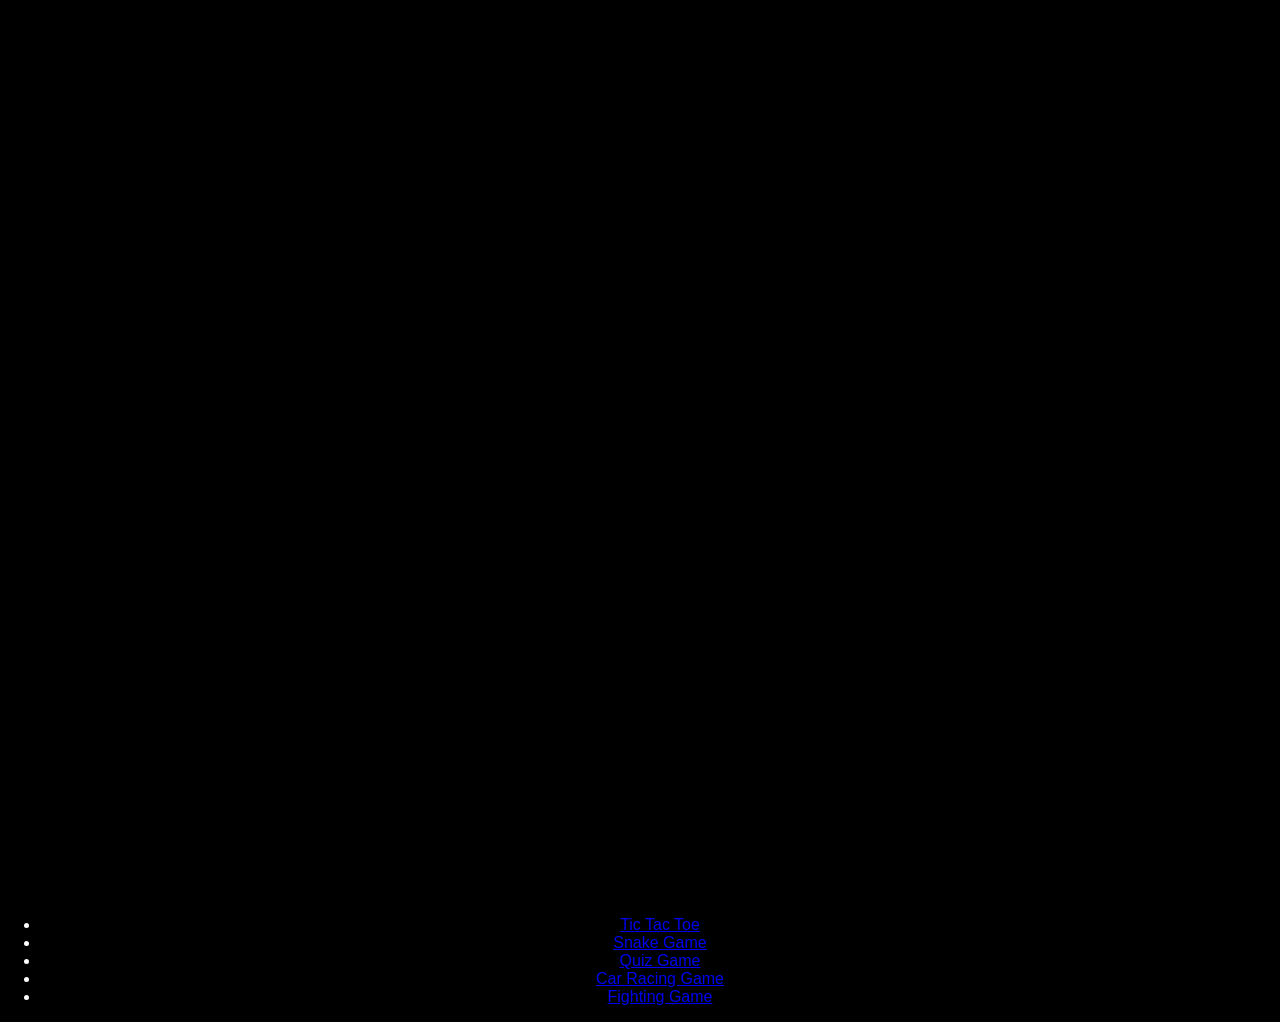
==== index.html @ f49a1fba "index.html" ====
<!DOCTYPE html>
<html lang="en">
<head>
  <meta charset="UTF-8">
  <title>Abhishek Games</title>
  <link rel="stylesheet" href="style.css">
  <style>
    body { margin:0; font-family:Arial, sans-serif; background:#000; color:#fff; text-align:center; }
    .fight-scene { height:100vh; display:flex; justify-content:center; align-items:center; font-size:3em; animation: fight 3s forwards; }
    @keyframes fight {
      0% { background:#000; color:red; content:""; }
      50% { background:#111; color:orange; }
      100% { background:#000; opacity:0; }
    }
    .games-title { display:none; font-size:3em; margin-top:20px; }
  </style>
</head>
<body>
  <div class="fight-scene" id="fight">⚔️ Fight!</div>
  <div class="games-title" id="title">🎮 Abhishek Games</div>

  <ul id="game-list" style="display:none; list-style:none; padding:0;">
    <li><a href="games/tic-tac-toe.html">Tic Tac Toe</a></li>
    <li><a href="games/snake.html">Snake Game</a></li>
    <li><a href="games/quiz.html">Quiz Game</a></li>
  </ul>

  <script>
    setTimeout(() => {
      document.getElementById("fight").style.display="none";
      document.getElementById("title").style.display="block";
      document.getElementById("game-list").style.display="block";
    }, 3000); // after 3 seconds
  </script>
</body>
</html>
<ul id="game-list">
  <li><a href="games/tic-tac-toe.html">Tic Tac Toe</a></li>
  <li><a href="games/snake.html">Snake Game</a></li>
  <li><a href="games/quiz.html">Quiz Game</a></li>
  <li><a href="games/car-racing.html">Car Racing Game</a></li>
  <li><a href="games/fighting.html">Fighting Game</a></li>
</ul>
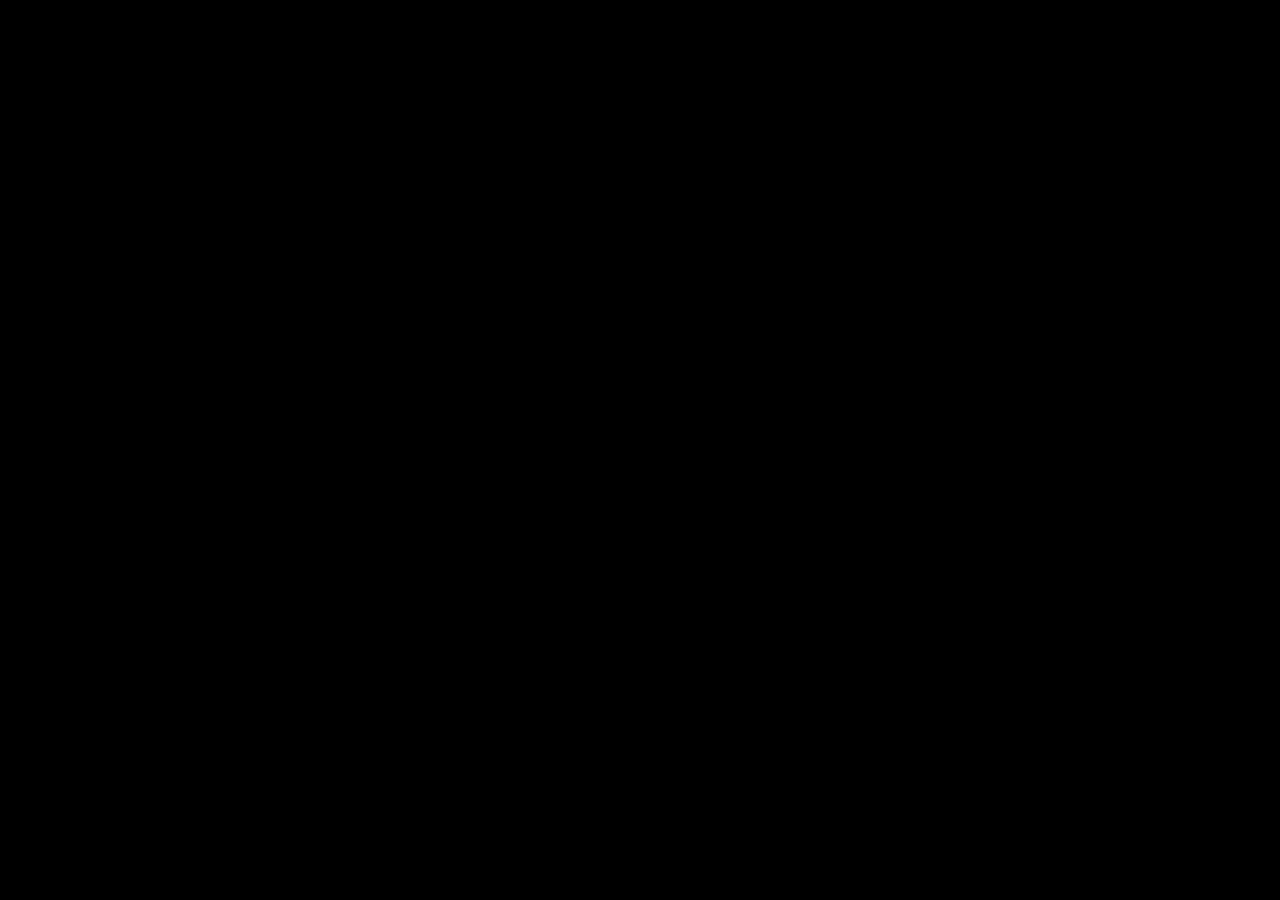
==== commit 43f3d625: "index.html" ====
--- a/index.html
+++ b/index.html
@@ -8,36 +8,38 @@
     body { margin:0; font-family:Arial, sans-serif; background:#000; color:#fff; text-align:center; }
     .fight-scene { height:100vh; display:flex; justify-content:center; align-items:center; font-size:3em; animation: fight 3s forwards; }
     @keyframes fight {
-      0% { background:#000; color:red; content:""; }
+      0% { background:#000; color:red; }
       50% { background:#111; color:orange; }
       100% { background:#000; opacity:0; }
     }
     .games-title { display:none; font-size:3em; margin-top:20px; }
+    ul { list-style:none; padding:0; }
+    li { margin:10px 0; }
+    a { color:#0ff; text-decoration:none; font-size:1.2em; }
+    a:hover { text-decoration:underline; }
   </style>
 </head>
 <body>
+  <!-- Fighting intro -->
   <div class="fight-scene" id="fight">⚔️ Fight!</div>
+
+  <!-- Games hub -->
   <div class="games-title" id="title">🎮 Abhishek Games</div>
-
-  <ul id="game-list" style="display:none; list-style:none; padding:0;">
+  <ul id="game-list" style="display:none;">
     <li><a href="games/tic-tac-toe.html">Tic Tac Toe</a></li>
     <li><a href="games/snake.html">Snake Game</a></li>
     <li><a href="games/quiz.html">Quiz Game</a></li>
+    <li><a href="games/car-racing.html">Car Racing Game</a></li>
+    <li><a href="games/fighting.html">Fighting Game</a></li>
   </ul>
 
   <script>
+    // After 3 seconds, hide fight scene and show games
     setTimeout(() => {
       document.getElementById("fight").style.display="none";
       document.getElementById("title").style.display="block";
       document.getElementById("game-list").style.display="block";
-    }, 3000); // after 3 seconds
+    }, 3000);
   </script>
 </body>
 </html>
-<ul id="game-list">
-  <li><a href="games/tic-tac-toe.html">Tic Tac Toe</a></li>
-  <li><a href="games/snake.html">Snake Game</a></li>
-  <li><a href="games/quiz.html">Quiz Game</a></li>
-  <li><a href="games/car-racing.html">Car Racing Game</a></li>
-  <li><a href="games/fighting.html">Fighting Game</a></li>
-</ul>
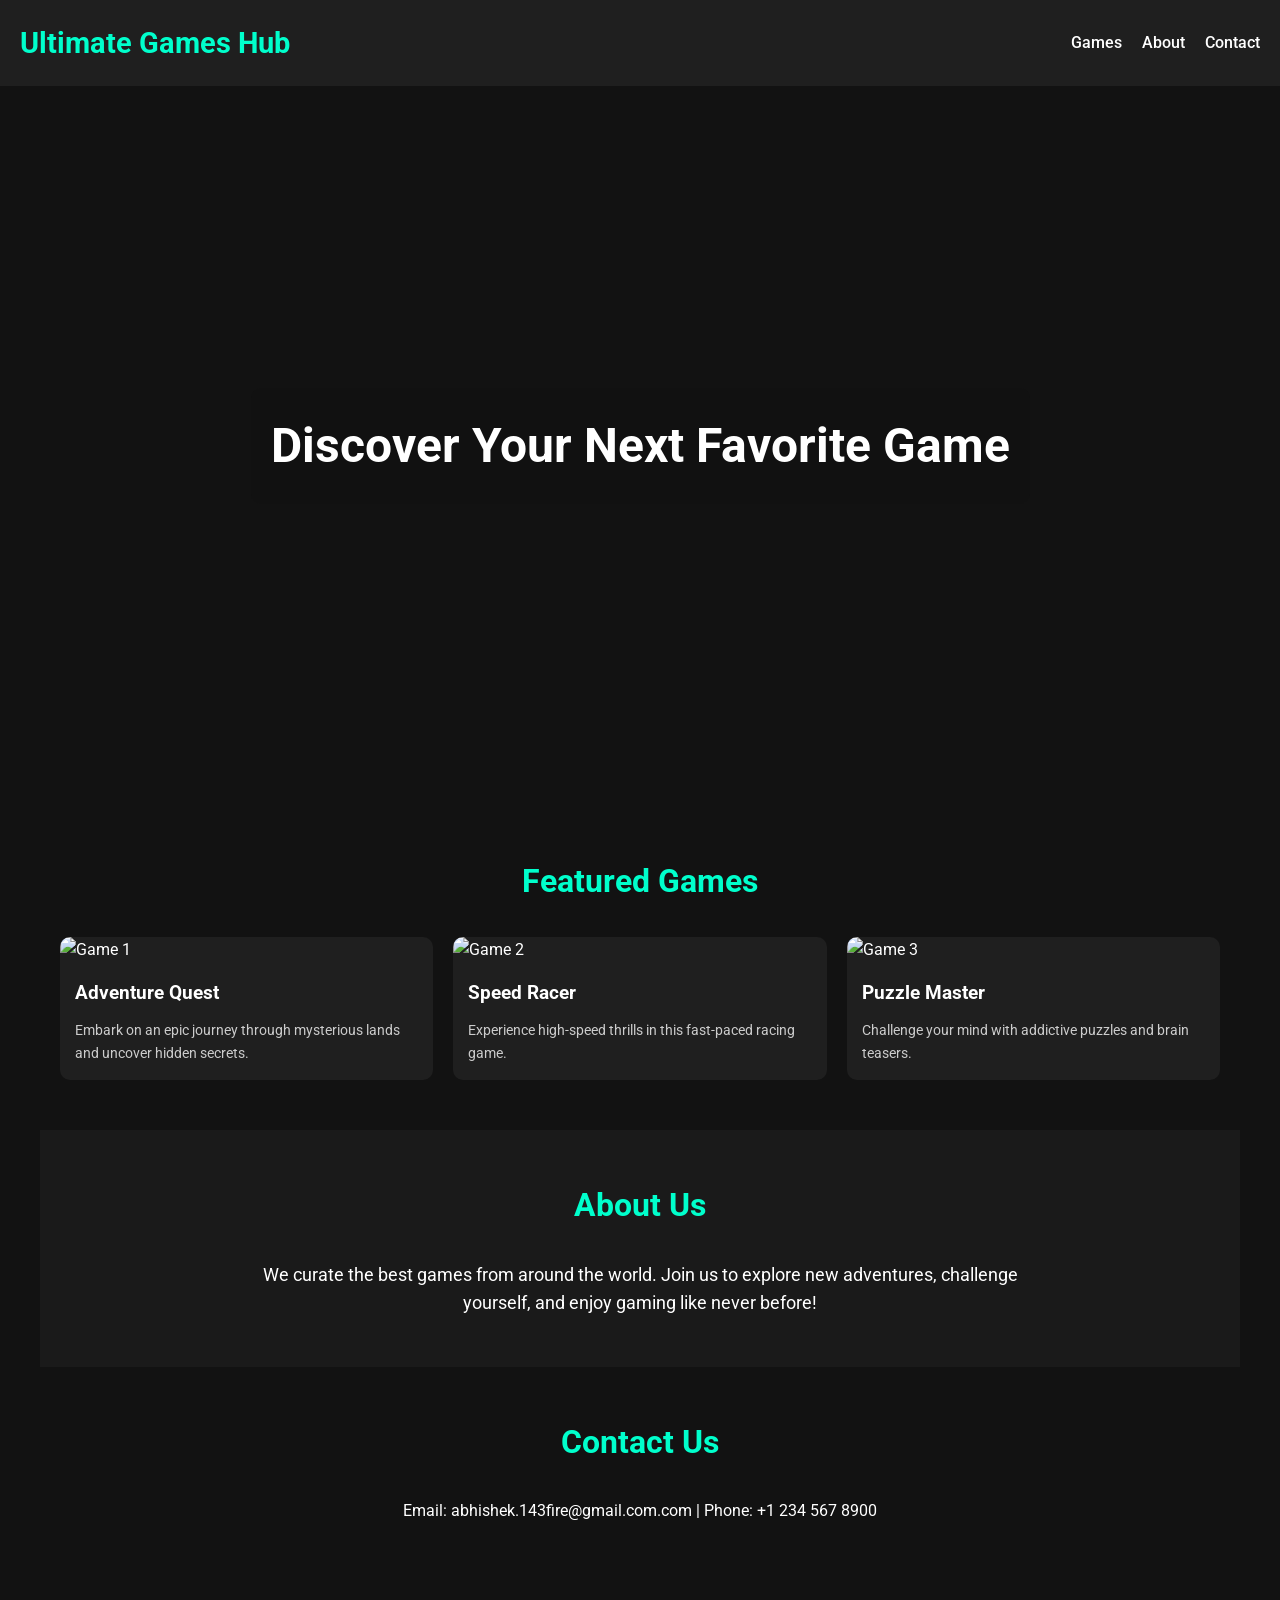
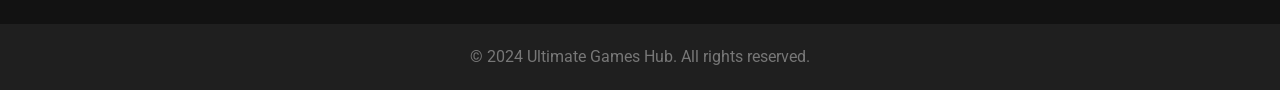
==== commit 27f9fac9: "index.html" ====
--- a/index.html
+++ b/index.html
@@ -1,45 +1,188 @@
 <!DOCTYPE html>
 <html lang="en">
 <head>
-  <meta charset="UTF-8">
-  <title>Abhishek Games</title>
-  <link rel="stylesheet" href="style.css">
-  <style>
-    body { margin:0; font-family:Arial, sans-serif; background:#000; color:#fff; text-align:center; }
-    .fight-scene { height:100vh; display:flex; justify-content:center; align-items:center; font-size:3em; animation: fight 3s forwards; }
-    @keyframes fight {
-      0% { background:#000; color:red; }
-      50% { background:#111; color:orange; }
-      100% { background:#000; opacity:0; }
-    }
-    .games-title { display:none; font-size:3em; margin-top:20px; }
-    ul { list-style:none; padding:0; }
-    li { margin:10px 0; }
-    a { color:#0ff; text-decoration:none; font-size:1.2em; }
-    a:hover { text-decoration:underline; }
-  </style>
+    <meta charset="UTF-8" />
+    <meta name="viewport" content="width=device-width, initial-scale=1.0" />
+    <title>Ultimate Games Hub</title>
+    <meta name="description" content="Explore the best collection of games at Ultimate Games Hub. Play, enjoy, and discover new adventures." />
+    <!-- Google Fonts -->
+    <link href="https://fonts.googleapis.com/css2?family=Roboto:wght@400;700&display=swap" rel="stylesheet" />
+    <!-- Styles -->
+    <style>
+        * {
+            box-sizing: border-box;
+            margin: 0;
+            padding: 0;
+        }
+        body {
+            font-family: 'Roboto', sans-serif;
+            line-height: 1.6;
+            background-color: #121212;
+            color: #fff;
+        }
+        a {
+            text-decoration: none;
+            color: inherit;
+        }
+        header {
+            background-color: #1f1f1f;
+            padding: 20px;
+            display: flex;
+            justify-content: space-between;
+            align-items: center;
+        }
+        header h1 {
+            font-size: 1.8em;
+            color: #00ffcc;
+        }
+        nav ul {
+            list-style: none;
+            display: flex;
+            gap: 20px;
+        }
+        nav ul li a {
+            color: #fff;
+            font-weight: 500;
+            transition: color 0.3s;
+        }
+        nav ul li a:hover {
+            color: #00ffcc;
+        }
+        .hero {
+            background: url('https://images.unsplash.com/photo-1610823998077-7e8b2f0a3b2d?ixlib=rb-4.0.3&auto=format&fit=crop&w=1600&q=80') no-repeat center center/cover;
+            height: 80vh;
+            display: flex;
+            align-items: center;
+            justify-content: center;
+            text-align: center;
+            padding: 0 20px;
+        }
+        .hero h2 {
+            font-size: 3em;
+            background-color: rgba(18, 18, 18, 0.7);
+            padding: 20px;
+            border-radius: 10px;
+        }
+        .games-section {
+            padding: 50px 20px;
+            max-width: 1200px;
+            margin: 0 auto;
+        }
+        .games-section h3 {
+            text-align: center;
+            margin-bottom: 30px;
+            font-size: 2em;
+            color: #00ffcc;
+        }
+        .games-grid {
+            display: grid;
+            grid-template-columns: repeat(auto-fit, minmax(250px, 1fr));
+            gap: 20px;
+        }
+        .game-card {
+            background-color: #1f1f1f;
+            border-radius: 10px;
+            overflow: hidden;
+            transition: transform 0.3s, box-shadow 0.3s;
+        }
+        .game-card:hover {
+            transform: translateY(-5px);
+            box-shadow: 0 10px 20px rgba(0,0,0,0.5);
+        }
+        .game-card img {
+            width: 100%;
+            height: 150px;
+            object-fit: cover;
+        }
+        .game-info {
+            padding: 15px;
+        }
+        .game-info h4 {
+            margin-bottom: 10px;
+            font-size: 1.2em;
+        }
+        .game-info p {
+            font-size: 0.9em;
+            color: #ccc;
+        }
+        footer {
+            background-color: #1f1f1f;
+            padding: 20px;
+            text-align: center;
+            margin-top: 50px;
+        }
+        footer p {
+            color: #777;
+        }
+        /* Responsive adjustments */
+        @media(max-width: 768px){
+            .hero h2 {
+                font-size: 2em;
+            }
+        }
+    </style>
 </head>
 <body>
-  <!-- Fighting intro -->
-  <div class="fight-scene" id="fight">⚔️ Fight!</div>
 
-  <!-- Games hub -->
-  <div class="games-title" id="title">🎮 Abhishek Games</div>
-  <ul id="game-list" style="display:none;">
-    <li><a href="games/tic-tac-toe.html">Tic Tac Toe</a></li>
-    <li><a href="games/snake.html">Snake Game</a></li>
-    <li><a href="games/quiz.html">Quiz Game</a></li>
-    <li><a href="games/car-racing.html">Car Racing Game</a></li>
-    <li><a href="games/fighting.html">Fighting Game</a></li>
-  </ul>
+<header>
+    <h1>Ultimate Games Hub</h1>
+    <nav>
+        <ul>
+            <li><a href="#games">Games</a></li>
+            <li><a href="#about">About</a></li>
+            <li><a href="#contact">Contact</a></li>
+        </ul>
+    </nav>
+</header>
 
-  <script>
-    // After 3 seconds, hide fight scene and show games
-    setTimeout(() => {
-      document.getElementById("fight").style.display="none";
-      document.getElementById("title").style.display="block";
-      document.getElementById("game-list").style.display="block";
-    }, 3000);
-  </script>
+<section class="hero">
+    <h2>Discover Your Next Favorite Game</h2>
+</section>
+
+<section id="games" class="games-section">
+    <h3>Featured Games</h3>
+    <div class="games-grid">
+        <!-- Example Game Card -->
+        <div class="game-card">
+            <img src="https://images.unsplash.com/photo-1622556811355-037f85b76809?ixlib=rb-4.0.3&auto=format&fit=crop&w=800&q=80" alt="Game 1" />
+            <div class="game-info">
+                <h4>Adventure Quest</h4>
+                <p>Embark on an epic journey through mysterious lands and uncover hidden secrets.</p>
+            </div>
+        </div>
+        <div class="game-card">
+            <img src="https://images.unsplash.com/photo-1593642532973-d31b6557fa68?ixlib=rb-4.0.3&auto=format&fit=crop&w=800&q=80" alt="Game 2" />
+            <div class="game-info">
+                <h4>Speed Racer</h4>
+                <p>Experience high-speed thrills in this fast-paced racing game.</p>
+            </div>
+        </div>
+        <div class="game-card">
+            <img src="https://images.unsplash.com/photo-1607746882042-944635dfe10e?ixlib=rb-4.0.3&auto=format&fit=crop&w=800&q=80" alt="Game 3" />
+            <div class="game-info">
+                <h4>Puzzle Master</h4>
+                <p>Challenge your mind with addictive puzzles and brain teasers.</p>
+            </div>
+        </div>
+        <!-- Add more game cards as needed -->
+    </div>
+</section>
+
+<!-- Optional: About Section -->
+<section id="about" class="games-section" style="background-color:#1a1a1a;">
+    <h3>About Us</h3>
+    <p style="text-align:center; max-width:800px; margin:auto; font-size:1.1em;">We curate the best games from around the world. Join us to explore new adventures, challenge yourself, and enjoy gaming like never before!</p>
+</section>
+
+<!-- Optional: Contact Section -->
+<section id="contact" class="games-section">
+    <h3>Contact Us</h3>
+    <p style="text-align:center;">Email: abhishek.143fire@gmail.com.com | Phone: +1 234 567 8900</p>
+</section>
+
+<footer>
+    <p>&copy; 2024 Ultimate Games Hub. All rights reserved.</p>
+</footer>
+
 </body>
 </html>
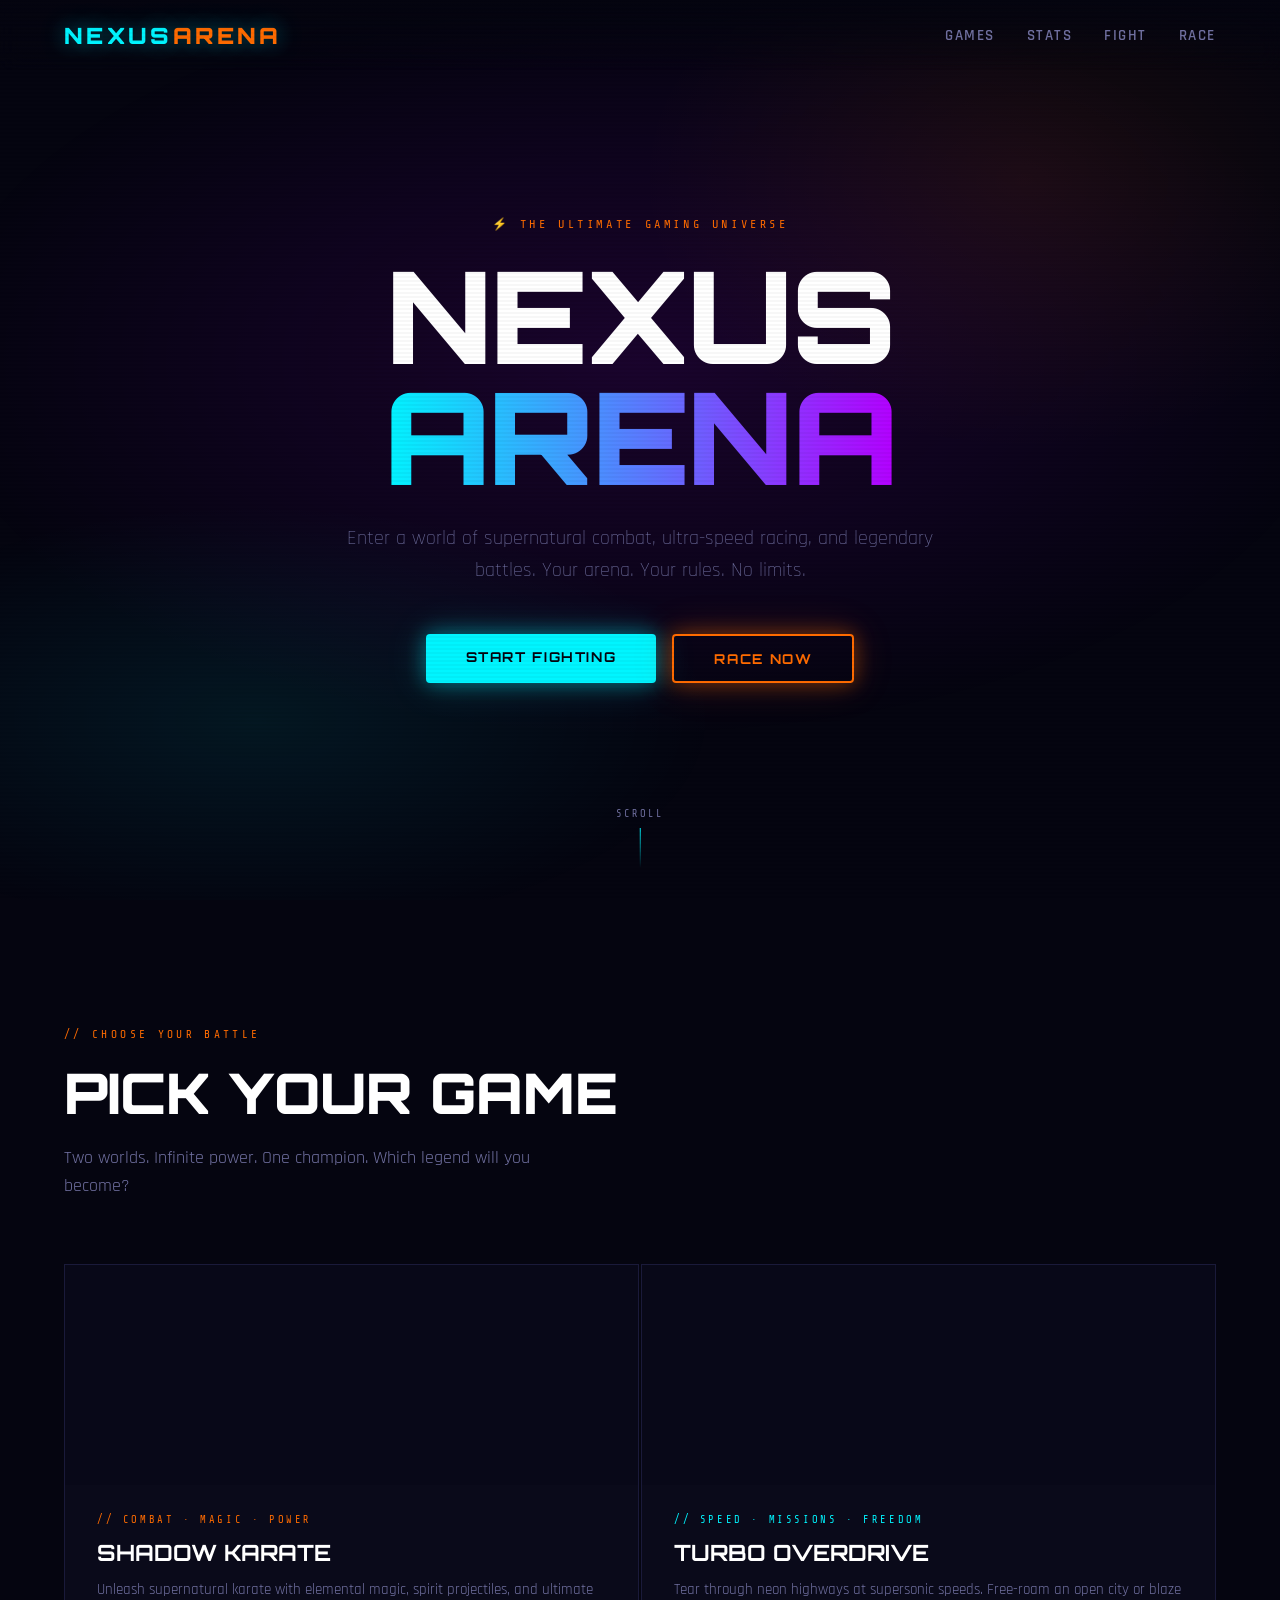
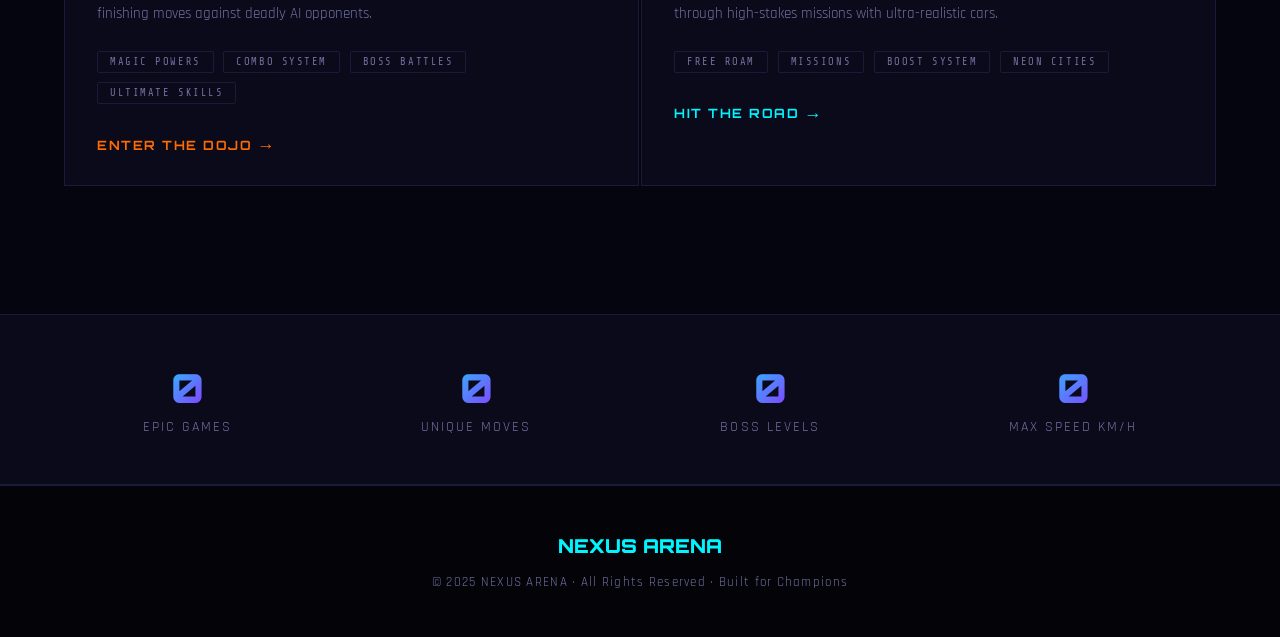
==== commit d184d9e5: "index.html" ====
--- a/index.html
+++ b/index.html
@@ -1,188 +1,483 @@
 <!DOCTYPE html>
 <html lang="en">
 <head>
-    <meta charset="UTF-8" />
-    <meta name="viewport" content="width=device-width, initial-scale=1.0" />
-    <title>Ultimate Games Hub</title>
-    <meta name="description" content="Explore the best collection of games at Ultimate Games Hub. Play, enjoy, and discover new adventures." />
-    <!-- Google Fonts -->
-    <link href="https://fonts.googleapis.com/css2?family=Roboto:wght@400;700&display=swap" rel="stylesheet" />
-    <!-- Styles -->
-    <style>
-        * {
-            box-sizing: border-box;
-            margin: 0;
-            padding: 0;
-        }
-        body {
-            font-family: 'Roboto', sans-serif;
-            line-height: 1.6;
-            background-color: #121212;
-            color: #fff;
-        }
-        a {
-            text-decoration: none;
-            color: inherit;
-        }
-        header {
-            background-color: #1f1f1f;
-            padding: 20px;
-            display: flex;
-            justify-content: space-between;
-            align-items: center;
-        }
-        header h1 {
-            font-size: 1.8em;
-            color: #00ffcc;
-        }
-        nav ul {
-            list-style: none;
-            display: flex;
-            gap: 20px;
-        }
-        nav ul li a {
-            color: #fff;
-            font-weight: 500;
-            transition: color 0.3s;
-        }
-        nav ul li a:hover {
-            color: #00ffcc;
-        }
-        .hero {
-            background: url('https://images.unsplash.com/photo-1610823998077-7e8b2f0a3b2d?ixlib=rb-4.0.3&auto=format&fit=crop&w=1600&q=80') no-repeat center center/cover;
-            height: 80vh;
-            display: flex;
-            align-items: center;
-            justify-content: center;
-            text-align: center;
-            padding: 0 20px;
-        }
-        .hero h2 {
-            font-size: 3em;
-            background-color: rgba(18, 18, 18, 0.7);
-            padding: 20px;
-            border-radius: 10px;
-        }
-        .games-section {
-            padding: 50px 20px;
-            max-width: 1200px;
-            margin: 0 auto;
-        }
-        .games-section h3 {
-            text-align: center;
-            margin-bottom: 30px;
-            font-size: 2em;
-            color: #00ffcc;
-        }
-        .games-grid {
-            display: grid;
-            grid-template-columns: repeat(auto-fit, minmax(250px, 1fr));
-            gap: 20px;
-        }
-        .game-card {
-            background-color: #1f1f1f;
-            border-radius: 10px;
-            overflow: hidden;
-            transition: transform 0.3s, box-shadow 0.3s;
-        }
-        .game-card:hover {
-            transform: translateY(-5px);
-            box-shadow: 0 10px 20px rgba(0,0,0,0.5);
-        }
-        .game-card img {
-            width: 100%;
-            height: 150px;
-            object-fit: cover;
-        }
-        .game-info {
-            padding: 15px;
-        }
-        .game-info h4 {
-            margin-bottom: 10px;
-            font-size: 1.2em;
-        }
-        .game-info p {
-            font-size: 0.9em;
-            color: #ccc;
-        }
-        footer {
-            background-color: #1f1f1f;
-            padding: 20px;
-            text-align: center;
-            margin-top: 50px;
-        }
-        footer p {
-            color: #777;
-        }
-        /* Responsive adjustments */
-        @media(max-width: 768px){
-            .hero h2 {
-                font-size: 2em;
-            }
-        }
-    </style>
+<meta charset="UTF-8">
+<meta name="viewport" content="width=device-width, initial-scale=1.0">
+<title>NEXUS ARENA — Ultimate Gaming Universe</title>
+<style>
+  @import url('https://fonts.googleapis.com/css2?family=Orbitron:wght@400;700;900&family=Rajdhani:wght@300;400;600;700&family=Share+Tech+Mono&display=swap');
+
+  :root {
+    --neon-cyan: #00f5ff;
+    --neon-orange: #ff6b00;
+    --neon-purple: #b400ff;
+    --dark-bg: #050510;
+    --card-bg: #0a0a1a;
+    --card-border: #1a1a3a;
+    --text-main: #e8e8ff;
+    --text-dim: #7070a0;
+    --glow-cyan: 0 0 20px #00f5ff66, 0 0 40px #00f5ff33;
+    --glow-orange: 0 0 20px #ff6b0066, 0 0 40px #ff6b0033;
+    --glow-purple: 0 0 20px #b400ff66, 0 0 40px #b400ff33;
+  }
+
+  *, *::before, *::after { margin: 0; padding: 0; box-sizing: border-box; }
+
+  html { scroll-behavior: smooth; }
+
+  body {
+    background: var(--dark-bg);
+    color: var(--text-main);
+    font-family: 'Rajdhani', sans-serif;
+    overflow-x: hidden;
+    cursor: default;
+  }
+
+  /* STARFIELD */
+  #starfield {
+    position: fixed; top: 0; left: 0; width: 100%; height: 100%;
+    pointer-events: none; z-index: 0; overflow: hidden;
+  }
+  .star {
+    position: absolute; background: white; border-radius: 50%;
+    animation: twinkle var(--d) infinite alternate;
+  }
+  @keyframes twinkle { from { opacity: 0.1; } to { opacity: 0.9; } }
+
+  /* NAV */
+  nav {
+    position: fixed; top: 0; left: 0; right: 0; z-index: 100;
+    display: flex; align-items: center; justify-content: space-between;
+    padding: 0 5vw; height: 70px;
+    background: linear-gradient(180deg, rgba(5,5,16,0.98) 0%, rgba(5,5,16,0.0) 100%);
+    backdrop-filter: blur(10px);
+  }
+  .nav-logo {
+    font-family: 'Orbitron', monospace; font-weight: 900; font-size: 1.4rem;
+    letter-spacing: 0.15em; color: var(--neon-cyan);
+    text-shadow: var(--glow-cyan);
+  }
+  .nav-logo span { color: var(--neon-orange); }
+  .nav-links { display: flex; gap: 2rem; list-style: none; }
+  .nav-links a {
+    font-family: 'Rajdhani', sans-serif; font-weight: 600; font-size: 0.95rem;
+    letter-spacing: 0.1em; text-transform: uppercase;
+    color: var(--text-dim); text-decoration: none;
+    transition: color 0.2s, text-shadow 0.2s;
+  }
+  .nav-links a:hover { color: var(--neon-cyan); text-shadow: var(--glow-cyan); }
+
+  /* HERO */
+  .hero {
+    position: relative; z-index: 1;
+    min-height: 100vh;
+    display: flex; flex-direction: column; align-items: center; justify-content: center;
+    text-align: center; padding: 0 5vw;
+    overflow: hidden;
+  }
+  .hero-bg {
+    position: absolute; inset: 0; z-index: -1;
+    background:
+      radial-gradient(ellipse 80% 60% at 50% 40%, rgba(180,0,255,0.12) 0%, transparent 70%),
+      radial-gradient(ellipse 60% 40% at 20% 80%, rgba(0,245,255,0.08) 0%, transparent 60%),
+      radial-gradient(ellipse 50% 50% at 80% 20%, rgba(255,107,0,0.08) 0%, transparent 60%);
+  }
+  .hero-eyebrow {
+    font-family: 'Share Tech Mono', monospace; font-size: 0.75rem;
+    letter-spacing: 0.3em; color: var(--neon-orange); text-transform: uppercase;
+    margin-bottom: 1.5rem; opacity: 0; animation: fadeUp 0.8s 0.3s forwards;
+  }
+  .hero-title {
+    font-family: 'Orbitron', monospace; font-weight: 900;
+    font-size: clamp(3rem, 10vw, 8rem); line-height: 0.95;
+    letter-spacing: -0.02em; margin-bottom: 1.5rem;
+    opacity: 0; animation: fadeUp 0.8s 0.5s forwards;
+  }
+  .hero-title .line1 { display: block; color: #fff; }
+  .hero-title .line2 {
+    display: block;
+    background: linear-gradient(90deg, var(--neon-cyan), var(--neon-purple));
+    -webkit-background-clip: text; -webkit-text-fill-color: transparent; background-clip: text;
+  }
+  .hero-sub {
+    font-size: 1.25rem; font-weight: 300; color: var(--text-dim);
+    max-width: 600px; line-height: 1.6; margin-bottom: 3rem;
+    opacity: 0; animation: fadeUp 0.8s 0.7s forwards;
+  }
+  .hero-cta {
+    display: flex; gap: 1rem; flex-wrap: wrap; justify-content: center;
+    opacity: 0; animation: fadeUp 0.8s 0.9s forwards;
+  }
+  .btn-primary {
+    padding: 0.9rem 2.5rem; border-radius: 4px;
+    font-family: 'Orbitron', monospace; font-weight: 700; font-size: 0.85rem;
+    letter-spacing: 0.12em; text-transform: uppercase; text-decoration: none;
+    background: var(--neon-cyan); color: var(--dark-bg);
+    border: none; cursor: pointer; transition: all 0.2s;
+    box-shadow: var(--glow-cyan);
+  }
+  .btn-primary:hover { background: #fff; transform: translateY(-2px); box-shadow: 0 0 40px #00f5ff99; }
+  .btn-secondary {
+    padding: 0.9rem 2.5rem; border-radius: 4px;
+    font-family: 'Orbitron', monospace; font-weight: 700; font-size: 0.85rem;
+    letter-spacing: 0.12em; text-transform: uppercase; text-decoration: none;
+    background: transparent; color: var(--neon-orange);
+    border: 2px solid var(--neon-orange); cursor: pointer; transition: all 0.2s;
+    box-shadow: var(--glow-orange);
+  }
+  .btn-secondary:hover { background: var(--neon-orange); color: var(--dark-bg); transform: translateY(-2px); }
+
+  /* SCROLL INDICATOR */
+  .scroll-hint {
+    position: absolute; bottom: 2rem; left: 50%; transform: translateX(-50%);
+    display: flex; flex-direction: column; align-items: center; gap: 0.5rem;
+    font-family: 'Share Tech Mono', monospace; font-size: 0.65rem;
+    letter-spacing: 0.2em; color: var(--text-dim);
+    animation: bounce 2s infinite;
+  }
+  .scroll-hint::after {
+    content: ''; display: block; width: 1px; height: 40px;
+    background: linear-gradient(180deg, var(--neon-cyan), transparent);
+  }
+  @keyframes bounce { 0%,100%{transform:translateX(-50%) translateY(0)} 50%{transform:translateX(-50%) translateY(8px)} }
+
+  /* GAMES SECTION */
+  .section { position: relative; z-index: 1; padding: 8rem 5vw; }
+  .section-label {
+    font-family: 'Share Tech Mono', monospace; font-size: 0.7rem;
+    letter-spacing: 0.3em; color: var(--neon-orange); text-transform: uppercase;
+    margin-bottom: 1rem;
+  }
+  .section-title {
+    font-family: 'Orbitron', monospace; font-weight: 900;
+    font-size: clamp(2rem, 5vw, 3.5rem);
+    margin-bottom: 1rem; color: #fff;
+  }
+  .section-sub { font-size: 1.1rem; color: var(--text-dim); max-width: 500px; margin-bottom: 4rem; line-height: 1.6; }
+
+  /* GAME CARDS */
+  .games-grid { display: grid; grid-template-columns: repeat(auto-fit, minmax(340px, 1fr)); gap: 2px; }
+
+  .game-card {
+    position: relative; overflow: hidden;
+    background: var(--card-bg); border: 1px solid var(--card-border);
+    transition: all 0.4s ease; cursor: pointer;
+  }
+  .game-card:hover { border-color: var(--accent); z-index: 2; transform: scale(1.02); }
+  .game-card:hover .card-glow { opacity: 1; }
+  .game-card:hover .card-title { color: var(--accent); }
+
+  .game-card.fight { --accent: var(--neon-orange); }
+  .game-card.race  { --accent: var(--neon-cyan); }
+  .game-card.arena { --accent: var(--neon-purple); }
+
+  .card-glow {
+    position: absolute; inset: 0; pointer-events: none; opacity: 0;
+    background: radial-gradient(ellipse at center, var(--accent)11, transparent 70%);
+    transition: opacity 0.4s;
+  }
+  .card-canvas {
+    width: 100%; height: 220px; display: block;
+    background: #080818;
+  }
+  .card-body { padding: 1.8rem 2rem; }
+  .card-tag {
+    font-family: 'Share Tech Mono', monospace; font-size: 0.65rem;
+    letter-spacing: 0.25em; text-transform: uppercase; color: var(--accent);
+    margin-bottom: 0.75rem;
+  }
+  .card-title {
+    font-family: 'Orbitron', monospace; font-weight: 700; font-size: 1.4rem;
+    margin-bottom: 0.75rem; color: #fff; transition: color 0.3s;
+  }
+  .card-desc { font-size: 0.95rem; color: var(--text-dim); line-height: 1.6; margin-bottom: 1.5rem; }
+  .card-features { display: flex; gap: 0.6rem; flex-wrap: wrap; margin-bottom: 1.8rem; }
+  .feat-tag {
+    padding: 0.25rem 0.75rem; border: 1px solid var(--card-border);
+    font-family: 'Share Tech Mono', monospace; font-size: 0.65rem;
+    letter-spacing: 0.15em; color: var(--text-dim); border-radius: 2px;
+  }
+  .card-link {
+    display: inline-flex; align-items: center; gap: 0.5rem;
+    font-family: 'Orbitron', monospace; font-weight: 700; font-size: 0.8rem;
+    letter-spacing: 0.12em; text-transform: uppercase;
+    color: var(--accent); text-decoration: none;
+    transition: gap 0.2s;
+  }
+  .card-link:hover { gap: 0.9rem; }
+  .card-link::after { content: '→'; font-size: 1.1rem; }
+
+  /* STATS BAND */
+  .stats-band {
+    position: relative; z-index: 1;
+    background: var(--card-bg); border-top: 1px solid var(--card-border); border-bottom: 1px solid var(--card-border);
+    padding: 3rem 5vw;
+    display: flex; justify-content: space-around; flex-wrap: wrap; gap: 2rem;
+  }
+  .stat { text-align: center; }
+  .stat-num {
+    font-family: 'Orbitron', monospace; font-weight: 900; font-size: 2.5rem;
+    background: linear-gradient(135deg, var(--neon-cyan), var(--neon-purple));
+    -webkit-background-clip: text; -webkit-text-fill-color: transparent; background-clip: text;
+  }
+  .stat-label { font-size: 0.85rem; letter-spacing: 0.15em; color: var(--text-dim); text-transform: uppercase; margin-top: 0.3rem; }
+
+  /* FOOTER */
+  footer {
+    position: relative; z-index: 1;
+    background: #030308; border-top: 1px solid var(--card-border);
+    padding: 3rem 5vw; text-align: center;
+  }
+  .footer-logo { font-family: 'Orbitron', monospace; font-weight: 900; font-size: 1.2rem; color: var(--neon-cyan); margin-bottom: 1rem; }
+  .footer-copy { font-size: 0.8rem; color: var(--text-dim); letter-spacing: 0.1em; }
+
+  @keyframes fadeUp { from { opacity:0; transform:translateY(30px); } to { opacity:1; transform:translateY(0); } }
+
+  /* Scanline overlay */
+  body::after {
+    content: ''; position: fixed; inset: 0; z-index: 999; pointer-events: none;
+    background: repeating-linear-gradient(0deg, transparent, transparent 2px, rgba(0,0,0,0.03) 2px, rgba(0,0,0,0.03) 4px);
+  }
+</style>
 </head>
 <body>
 
-<header>
-    <h1>Ultimate Games Hub</h1>
-    <nav>
-        <ul>
-            <li><a href="#games">Games</a></li>
-            <li><a href="#about">About</a></li>
-            <li><a href="#contact">Contact</a></li>
-        </ul>
-    </nav>
-</header>
+<div id="starfield"></div>
+
+<nav>
+  <div class="nav-logo">NEXUS<span>ARENA</span></div>
+  <ul class="nav-links">
+    <li><a href="#games">Games</a></li>
+    <li><a href="#stats">Stats</a></li>
+    <li><a href="fighting.html">Fight</a></li>
+    <li><a href="car-racing.html">Race</a></li>
+  </ul>
+</nav>
 
 <section class="hero">
-    <h2>Discover Your Next Favorite Game</h2>
+  <div class="hero-bg"></div>
+  <div class="hero-eyebrow">⚡ The Ultimate Gaming Universe</div>
+  <h1 class="hero-title">
+    <span class="line1">NEXUS</span>
+    <span class="line2">ARENA</span>
+  </h1>
+  <p class="hero-sub">Enter a world of supernatural combat, ultra-speed racing, and legendary battles. Your arena. Your rules. No limits.</p>
+  <div class="hero-cta">
+    <a href="fighting.html" class="btn-primary">Start Fighting</a>
+    <a href="car-racing.html" class="btn-secondary">Race Now</a>
+  </div>
+  <div class="scroll-hint">SCROLL</div>
 </section>
 
-<section id="games" class="games-section">
-    <h3>Featured Games</h3>
-    <div class="games-grid">
-        <!-- Example Game Card -->
-        <div class="game-card">
-            <img src="https://images.unsplash.com/photo-1622556811355-037f85b76809?ixlib=rb-4.0.3&auto=format&fit=crop&w=800&q=80" alt="Game 1" />
-            <div class="game-info">
-                <h4>Adventure Quest</h4>
-                <p>Embark on an epic journey through mysterious lands and uncover hidden secrets.</p>
-            </div>
+<section class="section" id="games">
+  <div class="section-label">// Choose Your Battle</div>
+  <h2 class="section-title">PICK YOUR GAME</h2>
+  <p class="section-sub">Two worlds. Infinite power. One champion. Which legend will you become?</p>
+
+  <div class="games-grid">
+
+    <!-- FIGHTING CARD -->
+    <div class="game-card fight" onclick="location.href='fighting.html'">
+      <div class="card-glow"></div>
+      <canvas class="card-canvas" id="fightCanvas"></canvas>
+      <div class="card-body">
+        <div class="card-tag">// Combat · Magic · Power</div>
+        <div class="card-title">SHADOW KARATE</div>
+        <p class="card-desc">Unleash supernatural karate with elemental magic, spirit projectiles, and ultimate finishing moves against deadly AI opponents.</p>
+        <div class="card-features">
+          <span class="feat-tag">MAGIC POWERS</span>
+          <span class="feat-tag">COMBO SYSTEM</span>
+          <span class="feat-tag">BOSS BATTLES</span>
+          <span class="feat-tag">ULTIMATE SKILLS</span>
         </div>
-        <div class="game-card">
-            <img src="https://images.unsplash.com/photo-1593642532973-d31b6557fa68?ixlib=rb-4.0.3&auto=format&fit=crop&w=800&q=80" alt="Game 2" />
-            <div class="game-info">
-                <h4>Speed Racer</h4>
-                <p>Experience high-speed thrills in this fast-paced racing game.</p>
-            </div>
+        <a href="fighting.html" class="card-link">Enter the Dojo</a>
+      </div>
+    </div>
+
+    <!-- RACING CARD -->
+    <div class="game-card race" onclick="location.href='car-racing.html'">
+      <div class="card-glow"></div>
+      <canvas class="card-canvas" id="raceCanvas"></canvas>
+      <div class="card-body">
+        <div class="card-tag">// Speed · Missions · Freedom</div>
+        <div class="card-title">TURBO OVERDRIVE</div>
+        <p class="card-desc">Tear through neon highways at supersonic speeds. Free-roam an open city or blaze through high-stakes missions with ultra-realistic cars.</p>
+        <div class="card-features">
+          <span class="feat-tag">FREE ROAM</span>
+          <span class="feat-tag">MISSIONS</span>
+          <span class="feat-tag">BOOST SYSTEM</span>
+          <span class="feat-tag">NEON CITIES</span>
         </div>
-        <div class="game-card">
-            <img src="https://images.unsplash.com/photo-1607746882042-944635dfe10e?ixlib=rb-4.0.3&auto=format&fit=crop&w=800&q=80" alt="Game 3" />
-            <div class="game-info">
-                <h4>Puzzle Master</h4>
-                <p>Challenge your mind with addictive puzzles and brain teasers.</p>
-            </div>
-        </div>
-        <!-- Add more game cards as needed -->
+        <a href="car-racing.html" class="card-link">Hit the Road</a>
+      </div>
     </div>
+
+  </div>
 </section>
 
-<!-- Optional: About Section -->
-<section id="about" class="games-section" style="background-color:#1a1a1a;">
-    <h3>About Us</h3>
-    <p style="text-align:center; max-width:800px; margin:auto; font-size:1.1em;">We curate the best games from around the world. Join us to explore new adventures, challenge yourself, and enjoy gaming like never before!</p>
-</section>
-
-<!-- Optional: Contact Section -->
-<section id="contact" class="games-section">
-    <h3>Contact Us</h3>
-    <p style="text-align:center;">Email: abhishek.143fire@gmail.com.com | Phone: +1 234 567 8900</p>
-</section>
+<div class="stats-band" id="stats">
+  <div class="stat"><div class="stat-num" data-target="2">0</div><div class="stat-label">Epic Games</div></div>
+  <div class="stat"><div class="stat-num" data-target="50">0</div><div class="stat-label">Unique Moves</div></div>
+  <div class="stat"><div class="stat-num" data-target="12">0</div><div class="stat-label">Boss Levels</div></div>
+  <div class="stat"><div class="stat-num" data-target="999">0</div><div class="stat-label">Max Speed km/h</div></div>
+</div>
 
 <footer>
-    <p>&copy; 2024 Ultimate Games Hub. All rights reserved.</p>
+  <div class="footer-logo">NEXUS ARENA</div>
+  <p class="footer-copy">© 2025 NEXUS ARENA · All Rights Reserved · Built for Champions</p>
 </footer>
 
+<script>
+// ── STARFIELD ──
+const sf = document.getElementById('starfield');
+for (let i = 0; i < 200; i++) {
+  const s = document.createElement('div');
+  s.className = 'star';
+  const sz = Math.random() * 2.5 + 0.5;
+  s.style.cssText = `width:${sz}px;height:${sz}px;top:${Math.random()*100}%;left:${Math.random()*100}%;opacity:${Math.random()*0.6+0.1};--d:${(Math.random()*4+2).toFixed(1)}s;animation-delay:${(Math.random()*5).toFixed(1)}s`;
+  sf.appendChild(s);
+}
+
+// ── FIGHT CANVAS PREVIEW ──
+(function(){
+  const c = document.getElementById('fightCanvas');
+  const ctx = c.getContext('2d');
+  c.width = c.offsetWidth; c.height = c.offsetHeight;
+  let t = 0;
+  function drawFighter(x,y,facing,color,aura,frame) {
+    ctx.save(); ctx.translate(x,y);
+    if(!facing) ctx.scale(-1,1);
+    // Aura
+    const g = ctx.createRadialGradient(0,-40,5,0,-40,60);
+    g.addColorStop(0,aura+'88'); g.addColorStop(1,aura+'00');
+    ctx.fillStyle=g; ctx.beginPath(); ctx.arc(0,-40,60,0,Math.PI*2); ctx.fill();
+    // Body
+    const kick = Math.sin(frame*0.15)*20;
+    // legs
+    ctx.fillStyle=color;
+    ctx.beginPath(); ctx.roundRect(-8,-20+kick,14,40,3); ctx.fill();
+    // torso
+    ctx.fillStyle=color; ctx.beginPath(); ctx.roundRect(-13,-65,26,50,4); ctx.fill();
+    // head
+    ctx.fillStyle='#ffcc99'; ctx.beginPath(); ctx.arc(0,-80,16,0,Math.PI*2); ctx.fill();
+    // belt
+    ctx.fillStyle='#ff6b00'; ctx.fillRect(-13,-25,26,7);
+    // fist glow
+    ctx.shadowColor=aura; ctx.shadowBlur=15;
+    ctx.fillStyle=aura; ctx.beginPath(); ctx.arc(18,-55+Math.sin(frame*0.1)*10,8,0,Math.PI*2); ctx.fill();
+    ctx.shadowBlur=0;
+    ctx.restore();
+  }
+  function loop() {
+    ctx.clearRect(0,0,c.width,c.height);
+    // floor
+    const flr=ctx.createLinearGradient(0,c.height-30,0,c.height);
+    flr.addColorStop(0,'#1a0a3a'); flr.addColorStop(1,'#050510');
+    ctx.fillStyle=flr; ctx.fillRect(0,c.height-30,c.width,30);
+    // grid lines
+    ctx.strokeStyle='#ffffff08'; ctx.lineWidth=1;
+    for(let i=0;i<c.width;i+=30){ctx.beginPath();ctx.moveTo(i,0);ctx.lineTo(i,c.height);ctx.stroke();}
+    for(let j=0;j<c.height;j+=30){ctx.beginPath();ctx.moveTo(0,j);ctx.lineTo(c.width,j);ctx.stroke();}
+    // fighters
+    drawFighter(c.width*0.28, c.height-30, true, '#ff6b0066', '#ff6b00', t);
+    drawFighter(c.width*0.72, c.height-30, false, '#00f5ff44', '#00f5ff', t+30);
+    // vs
+    ctx.font='bold 22px Orbitron,monospace'; ctx.fillStyle='#ffffff22';
+    ctx.textAlign='center'; ctx.fillText('VS', c.width/2, c.height/2);
+    // energy bolts
+    if(Math.sin(t*0.08)>0.7) {
+      ctx.strokeStyle='#ff6b00'; ctx.lineWidth=2; ctx.shadowColor='#ff6b00'; ctx.shadowBlur=10;
+      ctx.beginPath(); ctx.moveTo(c.width*0.35,c.height-70); ctx.lineTo(c.width*0.65,c.height-70); ctx.stroke();
+      ctx.shadowBlur=0;
+    }
+    t++; requestAnimationFrame(loop);
+  }
+  loop();
+})();
+
+// ── RACE CANVAS PREVIEW ──
+(function(){
+  const c = document.getElementById('raceCanvas');
+  const ctx = c.getContext('2d');
+  c.width = c.offsetWidth; c.height = c.offsetHeight;
+  let t = 0, bgOffset = 0;
+  function drawCar(x,y,color,glow,scale=1) {
+    ctx.save(); ctx.translate(x,y); ctx.scale(scale,scale);
+    // body glow
+    ctx.shadowColor=glow; ctx.shadowBlur=20;
+    // car body
+    ctx.fillStyle=color; ctx.beginPath();
+    ctx.roundRect(-30,-14,60,20,4); ctx.fill();
+    ctx.fillStyle=color; ctx.beginPath();
+    ctx.roundRect(-20,-28,40,16,6); ctx.fill();
+    // windshield
+    ctx.fillStyle='rgba(0,245,255,0.5)'; ctx.beginPath();
+    ctx.roundRect(-15,-27,30,12,3); ctx.fill();
+    // wheels
+    ctx.shadowBlur=0;
+    ctx.fillStyle='#222'; 
+    [[−20,8],[20,8]].forEach(([wx,wy])=>{ctx.beginPath();ctx.arc(wx,wy,7,0,Math.PI*2);ctx.fill();ctx.strokeStyle='#555';ctx.lineWidth=2;ctx.stroke();});
+    ctx.shadowBlur=0;
+    ctx.restore();
+  }
+  function loop() {
+    ctx.clearRect(0,0,c.width,c.height);
+    bgOffset = (bgOffset+3)%c.width;
+    // sky gradient
+    const sky=ctx.createLinearGradient(0,0,0,c.height*0.6);
+    sky.addColorStop(0,'#050520'); sky.addColorStop(1,'#0a0530');
+    ctx.fillStyle=sky; ctx.fillRect(0,0,c.width,c.height*0.6);
+    // road
+    const road=ctx.createLinearGradient(0,c.height*0.55,0,c.height);
+    road.addColorStop(0,'#111125'); road.addColorStop(1,'#080815');
+    ctx.fillStyle=road; ctx.fillRect(0,c.height*0.55,c.width,c.height);
+    // road lines
+    ctx.strokeStyle='#ffffff18'; ctx.lineWidth=2; ctx.setLineDash([30,20]);
+    ctx.lineDashOffset=-bgOffset*2;
+    ctx.beginPath(); ctx.moveTo(0,c.height*0.75); ctx.lineTo(c.width,c.height*0.75); ctx.stroke();
+    ctx.setLineDash([]);
+    // neon buildings
+    const buildings=[[0.1,0.2,0.08,0.4,'#00f5ff'],[0.25,0.15,0.06,0.45,'#b400ff'],[0.45,0.1,0.1,0.5,'#ff6b00'],[0.65,0.18,0.07,0.42,'#00f5ff'],[0.82,0.12,0.09,0.48,'#b400ff']];
+    buildings.forEach(([bx,bh,bw,base,bc])=>{
+      const rx=(bx*c.width-bgOffset*0.3+c.width)%c.width;
+      ctx.fillStyle='#0a0a20'; ctx.fillRect(rx,c.height*base-c.height*bh,c.width*bw,c.height*bh);
+      ctx.strokeStyle=bc+'66'; ctx.lineWidth=1;
+      ctx.strokeRect(rx,c.height*base-c.height*bh,c.width*bw,c.height*bh);
+      // windows
+      ctx.fillStyle=bc+'44';
+      for(let r=0;r<Math.floor(c.height*bh/12);r++)
+        for(let col=0;col<3;col++)
+          ctx.fillRect(rx+4+col*8, c.height*base-c.height*bh+4+r*12, 5,7);
+    });
+    // player car
+    drawCar(c.width*0.3, c.height*0.72, '#00f5ff', '#00f5ff');
+    // speed lines
+    ctx.strokeStyle='#ffffff22'; ctx.lineWidth=1;
+    for(let i=0;i<6;i++){
+      const ly=c.height*0.62+i*10;
+      ctx.beginPath(); ctx.moveTo(c.width*0.5,ly); ctx.lineTo(c.width,ly); ctx.stroke();
+    }
+    t++; requestAnimationFrame(loop);
+  }
+  loop();
+})();
+
+// ── COUNTER ANIMATION ──
+function animateCounters() {
+  document.querySelectorAll('[data-target]').forEach(el => {
+    const target = +el.dataset.target;
+    let current = 0;
+    const step = target / 60;
+    const id = setInterval(() => {
+      current = Math.min(current + step, target);
+      el.textContent = Math.floor(current) + (target >= 100 ? '+' : '');
+      if (current >= target) clearInterval(id);
+    }, 20);
+  });
+}
+const statsEl = document.getElementById('stats');
+const obs = new IntersectionObserver(e => { if(e[0].isIntersecting){ animateCounters(); obs.disconnect(); } });
+obs.observe(statsEl);
+</script>
 </body>
 </html>
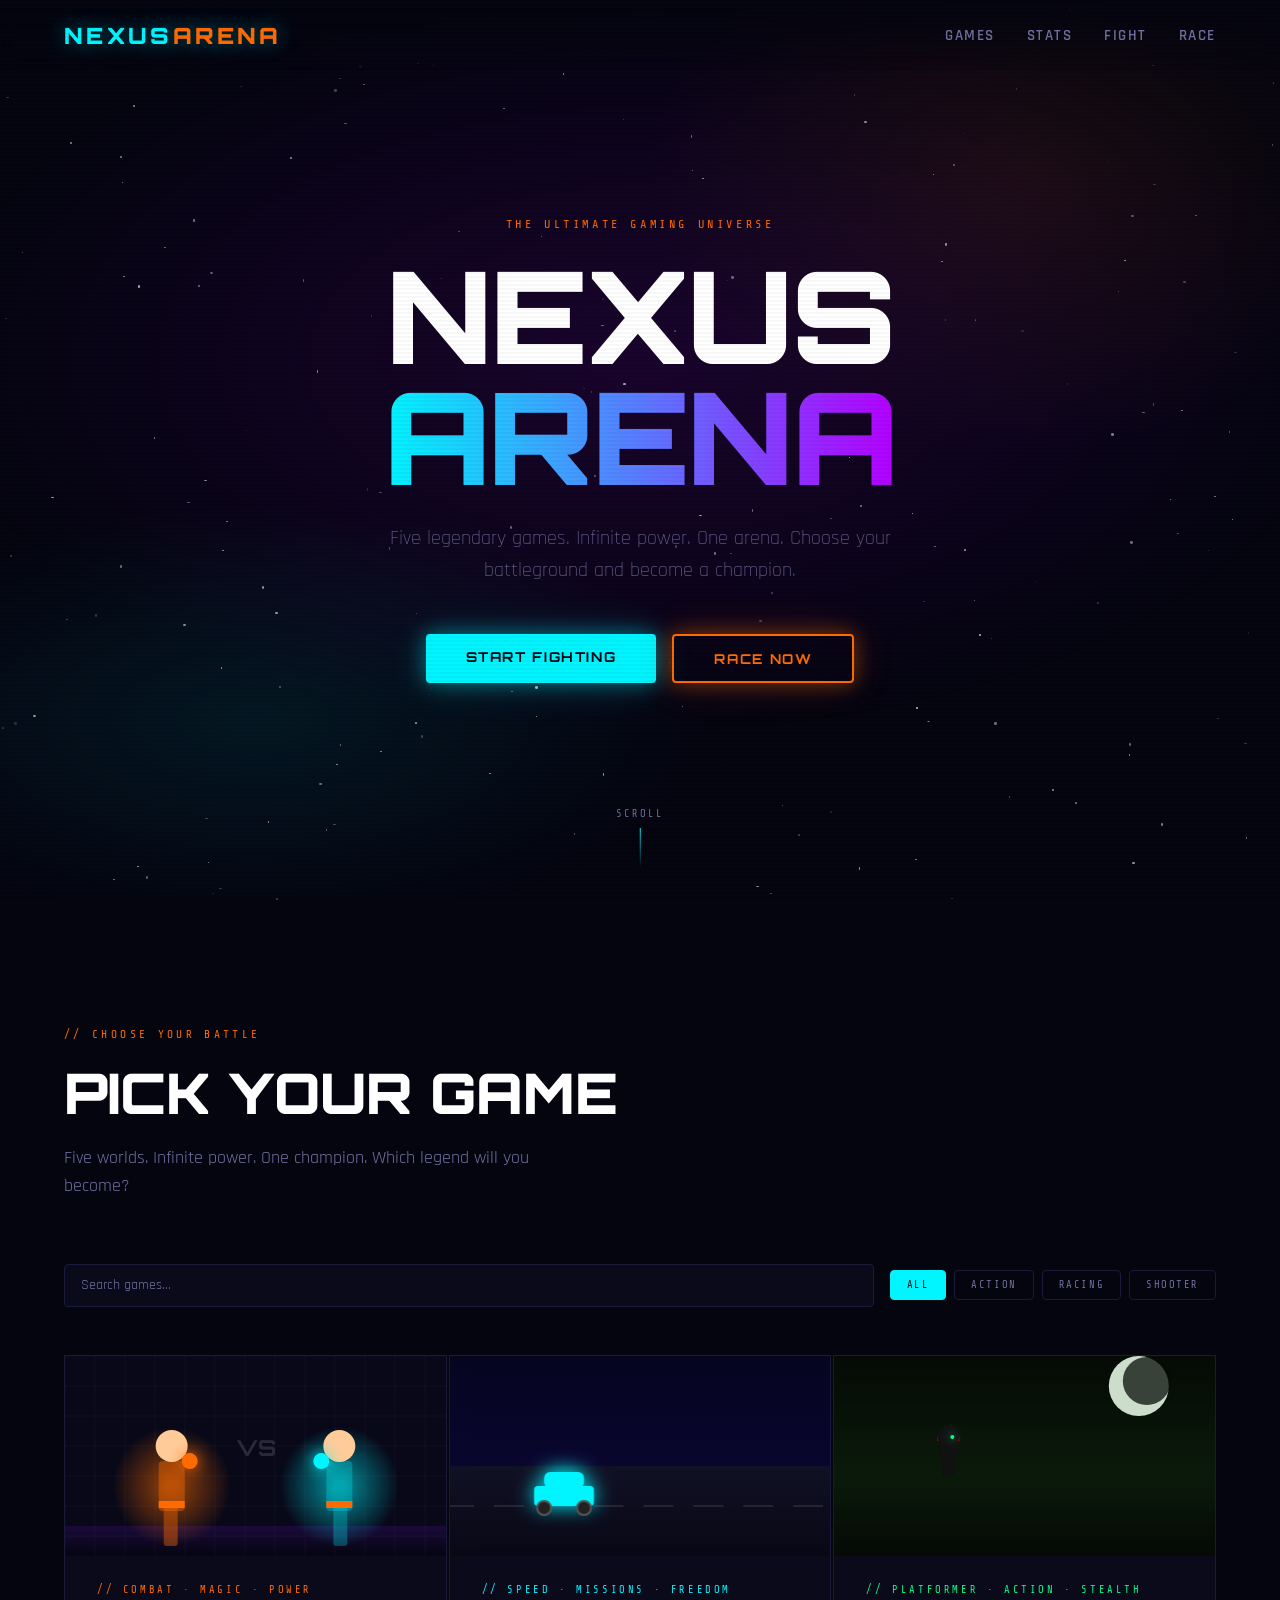
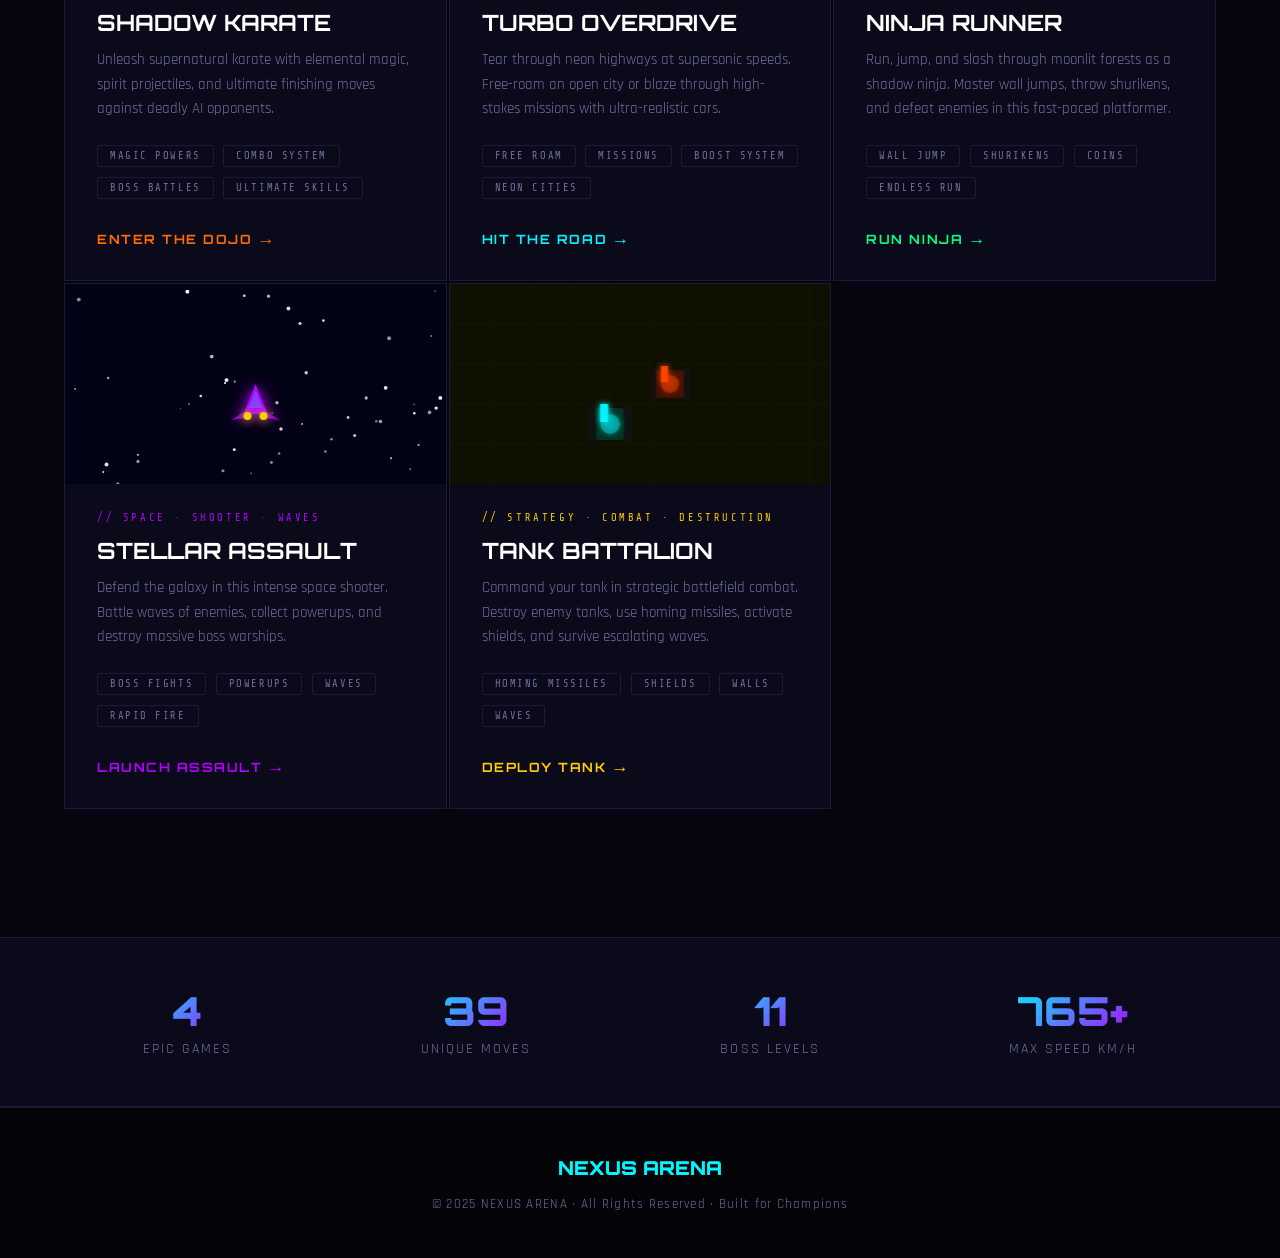
==== commit 432f7d94: "Overhaul architecture, responsiveness, and UI/UX across all games - Restructure: games moved to game" ====
--- a/index.html
+++ b/index.html
@@ -2,15 +2,16 @@
 <html lang="en">
 <head>
 <meta charset="UTF-8">
-<meta name="viewport" content="width=device-width, initial-scale=1.0">
+<meta name="viewport" content="width=device-width, initial-scale=1.0, maximum-scale=1.0, user-scalable=no">
 <title>NEXUS ARENA — Ultimate Gaming Universe</title>
+<link rel="stylesheet" href="assets/css/core.css">
 <style>
-  @import url('https://fonts.googleapis.com/css2?family=Orbitron:wght@400;700;900&family=Rajdhani:wght@300;400;600;700&family=Share+Tech+Mono&display=swap');
-
   :root {
     --neon-cyan: #00f5ff;
     --neon-orange: #ff6b00;
     --neon-purple: #b400ff;
+    --neon-green: #00ff88;
+    --neon-yellow: #ffcc00;
     --dark-bg: #050510;
     --card-bg: #0a0a1a;
     --card-border: #1a1a3a;
@@ -19,37 +20,21 @@
     --glow-cyan: 0 0 20px #00f5ff66, 0 0 40px #00f5ff33;
     --glow-orange: 0 0 20px #ff6b0066, 0 0 40px #ff6b0033;
     --glow-purple: 0 0 20px #b400ff66, 0 0 40px #b400ff33;
-  }
-
-  *, *::before, *::after { margin: 0; padding: 0; box-sizing: border-box; }
-
-  html { scroll-behavior: smooth; }
-
-  body {
-    background: var(--dark-bg);
-    color: var(--text-main);
-    font-family: 'Rajdhani', sans-serif;
-    overflow-x: hidden;
-    cursor: default;
-  }
-
-  /* STARFIELD */
+    --glow-green: 0 0 20px #00ff8866, 0 0 40px #00ff8833;
+    --glow-yellow: 0 0 20px #ffcc0066, 0 0 40px #ffcc0033;
+  }
+
   #starfield {
     position: fixed; top: 0; left: 0; width: 100%; height: 100%;
     pointer-events: none; z-index: 0; overflow: hidden;
   }
-  .star {
-    position: absolute; background: white; border-radius: 50%;
-    animation: twinkle var(--d) infinite alternate;
-  }
-  @keyframes twinkle { from { opacity: 0.1; } to { opacity: 0.9; } }
-
-  /* NAV */
+
+  /* ── NAV ── */
   nav {
     position: fixed; top: 0; left: 0; right: 0; z-index: 100;
     display: flex; align-items: center; justify-content: space-between;
     padding: 0 5vw; height: 70px;
-    background: linear-gradient(180deg, rgba(5,5,16,0.98) 0%, rgba(5,5,16,0.0) 100%);
+    background: linear-gradient(180deg, rgba(5,5,16,0.98) 0%, rgba(5,5,16,0) 100%);
     backdrop-filter: blur(10px);
   }
   .nav-logo {
@@ -60,14 +45,16 @@
   .nav-logo span { color: var(--neon-orange); }
   .nav-links { display: flex; gap: 2rem; list-style: none; }
   .nav-links a {
-    font-family: 'Rajdhani', sans-serif; font-weight: 600; font-size: 0.95rem;
+    font-weight: 600; font-size: 0.95rem;
     letter-spacing: 0.1em; text-transform: uppercase;
     color: var(--text-dim); text-decoration: none;
     transition: color 0.2s, text-shadow 0.2s;
   }
   .nav-links a:hover { color: var(--neon-cyan); text-shadow: var(--glow-cyan); }
-
-  /* HERO */
+  .nav-hamburger { display: none; flex-direction: column; gap: 5px; cursor: pointer; padding: 8px; }
+  .nav-hamburger span { display: block; width: 24px; height: 2px; background: var(--text-dim); transition: all 0.2s; border-radius: 1px; }
+
+  /* ── HERO ── */
   .hero {
     position: relative; z-index: 1;
     min-height: 100vh;
@@ -127,7 +114,7 @@
   }
   .btn-secondary:hover { background: var(--neon-orange); color: var(--dark-bg); transform: translateY(-2px); }
 
-  /* SCROLL INDICATOR */
+  /* ── SCROLL INDICATOR ── */
   .scroll-hint {
     position: absolute; bottom: 2rem; left: 50%; transform: translateX(-50%);
     display: flex; flex-direction: column; align-items: center; gap: 0.5rem;
@@ -141,7 +128,7 @@
   }
   @keyframes bounce { 0%,100%{transform:translateX(-50%) translateY(0)} 50%{transform:translateX(-50%) translateY(8px)} }
 
-  /* GAMES SECTION */
+  /* ── SECTION ── */
   .section { position: relative; z-index: 1; padding: 8rem 5vw; }
   .section-label {
     font-family: 'Share Tech Mono', monospace; font-size: 0.7rem;
@@ -155,8 +142,8 @@
   }
   .section-sub { font-size: 1.1rem; color: var(--text-dim); max-width: 500px; margin-bottom: 4rem; line-height: 1.6; }
 
-  /* GAME CARDS */
-  .games-grid { display: grid; grid-template-columns: repeat(auto-fit, minmax(340px, 1fr)); gap: 2px; }
+  /* ── GAMES GRID ── */
+  .games-grid { display: grid; grid-template-columns: repeat(auto-fit, minmax(300px, 1fr)); gap: 2px; }
 
   .game-card {
     position: relative; overflow: hidden;
@@ -170,6 +157,11 @@
   .game-card.fight { --accent: var(--neon-orange); }
   .game-card.race  { --accent: var(--neon-cyan); }
   .game-card.arena { --accent: var(--neon-purple); }
+  .game-card.ninja { --accent: var(--neon-green); }
+  .game-card.space { --accent: var(--neon-purple); }
+  .game-card.tank  { --accent: var(--neon-yellow); }
+
+  .game-card.hidden { display: none; }
 
   .card-glow {
     position: absolute; inset: 0; pointer-events: none; opacity: 0;
@@ -177,7 +169,7 @@
     transition: opacity 0.4s;
   }
   .card-canvas {
-    width: 100%; height: 220px; display: block;
+    width: 100%; height: 200px; display: block;
     background: #080818;
   }
   .card-body { padding: 1.8rem 2rem; }
@@ -207,7 +199,33 @@
   .card-link:hover { gap: 0.9rem; }
   .card-link::after { content: '→'; font-size: 1.1rem; }
 
-  /* STATS BAND */
+  /* ── SEARCH / FILTER ── */
+  .game-toolbar {
+    display: flex; gap: 1rem; align-items: center; flex-wrap: wrap;
+    margin-bottom: 3rem;
+  }
+  .game-search {
+    flex: 1; min-width: 200px;
+    padding: 0.7rem 1rem; border-radius: 4px;
+    background: var(--card-bg); border: 1px solid var(--card-border);
+    color: var(--text-main); font-family: var(--font-body);
+    font-size: 0.9rem; outline: none;
+    transition: border-color 0.2s;
+  }
+  .game-search:focus { border-color: var(--neon-cyan); }
+  .game-search::placeholder { color: var(--text-dim); }
+  .game-filters { display: flex; gap: 0.5rem; flex-wrap: wrap; }
+  .filter-btn {
+    padding: 0.5rem 1rem; border-radius: 4px;
+    font-family: 'Share Tech Mono', monospace; font-size: 0.65rem;
+    letter-spacing: 0.15em; text-transform: uppercase;
+    background: transparent; border: 1px solid var(--card-border);
+    color: var(--text-dim); cursor: pointer; transition: all 0.2s;
+  }
+  .filter-btn:hover { border-color: var(--neon-cyan); color: var(--neon-cyan); }
+  .filter-btn.active { background: var(--neon-cyan); color: var(--dark-bg); border-color: var(--neon-cyan); }
+
+  /* ── STATS BAND ── */
   .stats-band {
     position: relative; z-index: 1;
     background: var(--card-bg); border-top: 1px solid var(--card-border); border-bottom: 1px solid var(--card-border);
@@ -222,7 +240,7 @@
   }
   .stat-label { font-size: 0.85rem; letter-spacing: 0.15em; color: var(--text-dim); text-transform: uppercase; margin-top: 0.3rem; }
 
-  /* FOOTER */
+  /* ── FOOTER ── */
   footer {
     position: relative; z-index: 1;
     background: #030308; border-top: 1px solid var(--card-border);
@@ -231,12 +249,44 @@
   .footer-logo { font-family: 'Orbitron', monospace; font-weight: 900; font-size: 1.2rem; color: var(--neon-cyan); margin-bottom: 1rem; }
   .footer-copy { font-size: 0.8rem; color: var(--text-dim); letter-spacing: 0.1em; }
 
-  @keyframes fadeUp { from { opacity:0; transform:translateY(30px); } to { opacity:1; transform:translateY(0); } }
-
-  /* Scanline overlay */
-  body::after {
-    content: ''; position: fixed; inset: 0; z-index: 999; pointer-events: none;
-    background: repeating-linear-gradient(0deg, transparent, transparent 2px, rgba(0,0,0,0.03) 2px, rgba(0,0,0,0.03) 4px);
+  /* ── RESPONSIVE ── */
+  @media (max-width: 768px) {
+    nav { padding: 0 4vw; height: 60px; }
+    .nav-logo { font-size: 1.1rem; }
+    .nav-links {
+      position: fixed; top: 60px; left: 0; right: 0;
+      flex-direction: column; gap: 0; background: rgba(5,5,16,0.98);
+      backdrop-filter: blur(10px); border-bottom: 1px solid var(--card-border);
+      transform: translateY(-110%); transition: transform 0.3s;
+      padding: 1rem 0;
+    }
+    .nav-links.open { transform: translateY(0); }
+    .nav-links a { padding: 0.8rem 4vw; display: block; }
+    .nav-hamburger { display: flex; }
+
+    .hero-eyebrow { font-size: 0.6rem; }
+    .hero-sub { font-size: 1rem; max-width: 90%; }
+    .btn-primary, .btn-secondary { padding: 0.75rem 1.5rem; font-size: 0.75rem; }
+
+    .games-grid { grid-template-columns: 1fr; gap: 2px; }
+    .card-canvas { height: 160px; }
+    .card-body { padding: 1.2rem 1.5rem; }
+    .card-title { font-size: 1.1rem; }
+
+    .section { padding: 5rem 4vw; }
+
+    .stats-band { padding: 2rem 4vw; gap: 1.5rem; }
+    .stat-num { font-size: 1.8rem; }
+
+    .game-toolbar { flex-direction: column; align-items: stretch; }
+    .game-search { min-width: 0; }
+  }
+
+  @media (max-width: 480px) {
+    .hero-title { font-size: clamp(2.2rem, 12vw, 4rem); }
+    .hero-cta { flex-direction: column; align-items: center; }
+    .card-canvas { height: 140px; }
+    .scroll-hint { display: none; }
   }
 </style>
 </head>
@@ -246,25 +296,28 @@
 
 <nav>
   <div class="nav-logo">NEXUS<span>ARENA</span></div>
+  <div class="nav-hamburger" onclick="document.querySelector('.nav-links').classList.toggle('open')">
+    <span></span><span></span><span></span>
+  </div>
   <ul class="nav-links">
-    <li><a href="#games">Games</a></li>
-    <li><a href="#stats">Stats</a></li>
-    <li><a href="fighting.html">Fight</a></li>
-    <li><a href="car-racing.html">Race</a></li>
+    <li><a href="#games" onclick="document.querySelector('.nav-links').classList.remove('open')">Games</a></li>
+    <li><a href="#stats" onclick="document.querySelector('.nav-links').classList.remove('open')">Stats</a></li>
+    <li><a href="games/fighting.html">Fight</a></li>
+    <li><a href="games/car-racing.html">Race</a></li>
   </ul>
 </nav>
 
 <section class="hero">
   <div class="hero-bg"></div>
-  <div class="hero-eyebrow">⚡ The Ultimate Gaming Universe</div>
+  <div class="hero-eyebrow">The Ultimate Gaming Universe</div>
   <h1 class="hero-title">
     <span class="line1">NEXUS</span>
     <span class="line2">ARENA</span>
   </h1>
-  <p class="hero-sub">Enter a world of supernatural combat, ultra-speed racing, and legendary battles. Your arena. Your rules. No limits.</p>
+  <p class="hero-sub">Five legendary games. Infinite power. One arena. Choose your battleground and become a champion.</p>
   <div class="hero-cta">
-    <a href="fighting.html" class="btn-primary">Start Fighting</a>
-    <a href="car-racing.html" class="btn-secondary">Race Now</a>
+    <a href="games/fighting.html" class="btn-primary">Start Fighting</a>
+    <a href="games/car-racing.html" class="btn-secondary">Race Now</a>
   </div>
   <div class="scroll-hint">SCROLL</div>
 </section>
@@ -272,12 +325,21 @@
 <section class="section" id="games">
   <div class="section-label">// Choose Your Battle</div>
   <h2 class="section-title">PICK YOUR GAME</h2>
-  <p class="section-sub">Two worlds. Infinite power. One champion. Which legend will you become?</p>
+  <p class="section-sub">Five worlds. Infinite power. One champion. Which legend will you become?</p>
+
+  <div class="game-toolbar">
+    <input class="game-search" id="gameSearch" type="text" placeholder="Search games..." oninput="filterGames(this.value)">
+    <div class="game-filters">
+      <button class="filter-btn active" data-filter="all" onclick="setFilter('all',this)">All</button>
+      <button class="filter-btn" data-filter="action" onclick="setFilter('action',this)">Action</button>
+      <button class="filter-btn" data-filter="racing" onclick="setFilter('racing',this)">Racing</button>
+      <button class="filter-btn" data-filter="shooter" onclick="setFilter('shooter',this)">Shooter</button>
+    </div>
+  </div>
 
   <div class="games-grid">
 
-    <!-- FIGHTING CARD -->
-    <div class="game-card fight" onclick="location.href='fighting.html'">
+    <div class="game-card fight" data-filter="action" onclick="location.href='games/fighting.html'">
       <div class="card-glow"></div>
       <canvas class="card-canvas" id="fightCanvas"></canvas>
       <div class="card-body">
@@ -290,12 +352,11 @@
           <span class="feat-tag">BOSS BATTLES</span>
           <span class="feat-tag">ULTIMATE SKILLS</span>
         </div>
-        <a href="fighting.html" class="card-link">Enter the Dojo</a>
+        <a href="games/fighting.html" class="card-link">Enter the Dojo</a>
       </div>
     </div>
 
-    <!-- RACING CARD -->
-    <div class="game-card race" onclick="location.href='car-racing.html'">
+    <div class="game-card race" data-filter="racing" onclick="location.href='games/car-racing.html'">
       <div class="card-glow"></div>
       <canvas class="card-canvas" id="raceCanvas"></canvas>
       <div class="card-body">
@@ -308,176 +369,283 @@
           <span class="feat-tag">BOOST SYSTEM</span>
           <span class="feat-tag">NEON CITIES</span>
         </div>
-        <a href="car-racing.html" class="card-link">Hit the Road</a>
+        <a href="games/car-racing.html" class="card-link">Hit the Road</a>
       </div>
     </div>
 
+    <div class="game-card ninja" data-filter="action" onclick="location.href='games/ninja-runner.html'">
+      <div class="card-glow"></div>
+      <canvas class="card-canvas" id="ninjaCanvas"></canvas>
+      <div class="card-body">
+        <div class="card-tag">// Platformer · Action · Stealth</div>
+        <div class="card-title">NINJA RUNNER</div>
+        <p class="card-desc">Run, jump, and slash through moonlit forests as a shadow ninja. Master wall jumps, throw shurikens, and defeat enemies in this fast-paced platformer.</p>
+        <div class="card-features">
+          <span class="feat-tag">WALL JUMP</span>
+          <span class="feat-tag">SHURIKENS</span>
+          <span class="feat-tag">COINS</span>
+          <span class="feat-tag">ENDLESS RUN</span>
+        </div>
+        <a href="games/ninja-runner.html" class="card-link">Run Ninja</a>
+      </div>
+    </div>
+
+    <div class="game-card space" data-filter="shooter" onclick="location.href='games/space.html'">
+      <div class="card-glow"></div>
+      <canvas class="card-canvas" id="spaceCanvas"></canvas>
+      <div class="card-body">
+        <div class="card-tag">// Space · Shooter · Waves</div>
+        <div class="card-title">STELLAR ASSAULT</div>
+        <p class="card-desc">Defend the galaxy in this intense space shooter. Battle waves of enemies, collect powerups, and destroy massive boss warships.</p>
+        <div class="card-features">
+          <span class="feat-tag">BOSS FIGHTS</span>
+          <span class="feat-tag">POWERUPS</span>
+          <span class="feat-tag">WAVES</span>
+          <span class="feat-tag">RAPID FIRE</span>
+        </div>
+        <a href="games/space.html" class="card-link">Launch Assault</a>
+      </div>
+    </div>
+
+    <div class="game-card tank" data-filter="shooter" onclick="location.href='games/tankfight.html'">
+      <div class="card-glow"></div>
+      <canvas class="card-canvas" id="tankCanvas"></canvas>
+      <div class="card-body">
+        <div class="card-tag">// Strategy · Combat · Destruction</div>
+        <div class="card-title">TANK BATTALION</div>
+        <p class="card-desc">Command your tank in strategic battlefield combat. Destroy enemy tanks, use homing missiles, activate shields, and survive escalating waves.</p>
+        <div class="card-features">
+          <span class="feat-tag">HOMING MISSILES</span>
+          <span class="feat-tag">SHIELDS</span>
+          <span class="feat-tag">WALLS</span>
+          <span class="feat-tag">WAVES</span>
+        </div>
+        <a href="games/tankfight.html" class="card-link">Deploy Tank</a>
+      </div>
+    </div>
+
   </div>
 </section>
 
 <div class="stats-band" id="stats">
-  <div class="stat"><div class="stat-num" data-target="2">0</div><div class="stat-label">Epic Games</div></div>
+  <div class="stat"><div class="stat-num" data-target="5">0</div><div class="stat-label">Epic Games</div></div>
   <div class="stat"><div class="stat-num" data-target="50">0</div><div class="stat-label">Unique Moves</div></div>
-  <div class="stat"><div class="stat-num" data-target="12">0</div><div class="stat-label">Boss Levels</div></div>
+  <div class="stat"><div class="stat-num" data-target="15">0</div><div class="stat-label">Boss Levels</div></div>
   <div class="stat"><div class="stat-num" data-target="999">0</div><div class="stat-label">Max Speed km/h</div></div>
 </div>
 
 <footer>
   <div class="footer-logo">NEXUS ARENA</div>
-  <p class="footer-copy">© 2025 NEXUS ARENA · All Rights Reserved · Built for Champions</p>
+  <p class="footer-copy">&copy; 2025 NEXUS ARENA &middot; All Rights Reserved &middot; Built for Champions</p>
 </footer>
 
+<script src="assets/js/shared.js"></script>
 <script>
-// ── STARFIELD ──
-const sf = document.getElementById('starfield');
-for (let i = 0; i < 200; i++) {
-  const s = document.createElement('div');
-  s.className = 'star';
-  const sz = Math.random() * 2.5 + 0.5;
-  s.style.cssText = `width:${sz}px;height:${sz}px;top:${Math.random()*100}%;left:${Math.random()*100}%;opacity:${Math.random()*0.6+0.1};--d:${(Math.random()*4+2).toFixed(1)}s;animation-delay:${(Math.random()*5).toFixed(1)}s`;
-  sf.appendChild(s);
+createStarfield('starfield', 200);
+
+// ── FILTER ──
+function setFilter(filter, btn) {
+  document.querySelectorAll('.filter-btn').forEach(b => b.classList.remove('active'));
+  btn.classList.add('active');
+  document.querySelectorAll('.game-card').forEach(card => {
+    if (filter === 'all') { card.classList.remove('hidden'); return; }
+    card.classList.toggle('hidden', card.dataset.filter !== filter);
+  });
+  document.getElementById('gameSearch').value = '';
 }
 
-// ── FIGHT CANVAS PREVIEW ──
+function filterGames(value) {
+  const q = value.toLowerCase().trim();
+  document.querySelectorAll('.game-card').forEach(card => {
+    if (!q) { card.classList.remove('hidden'); return; }
+    const title = card.querySelector('.card-title').textContent.toLowerCase();
+    const desc = card.querySelector('.card-desc').textContent.toLowerCase();
+    const tags = Array.from(card.querySelectorAll('.feat-tag')).map(t => t.textContent.toLowerCase()).join(' ');
+    card.classList.toggle('hidden', !(title.includes(q) || desc.includes(q) || tags.includes(q)));
+  });
+  document.querySelectorAll('.filter-btn').forEach(b => b.classList.remove('active'));
+}
+
+// ── COUNTER ──
+const statsEl = document.getElementById('stats');
+const obs = new IntersectionObserver(e => {
+  if (e[0].isIntersecting) {
+    animateCounters('[data-target]');
+    obs.disconnect();
+  }
+});
+obs.observe(statsEl);
+
+// ── CANVAS PREVIEWS ──
 (function(){
-  const c = document.getElementById('fightCanvas');
-  const ctx = c.getContext('2d');
-  c.width = c.offsetWidth; c.height = c.offsetHeight;
-  let t = 0;
-  function drawFighter(x,y,facing,color,aura,frame) {
-    ctx.save(); ctx.translate(x,y);
-    if(!facing) ctx.scale(-1,1);
-    // Aura
-    const g = ctx.createRadialGradient(0,-40,5,0,-40,60);
-    g.addColorStop(0,aura+'88'); g.addColorStop(1,aura+'00');
-    ctx.fillStyle=g; ctx.beginPath(); ctx.arc(0,-40,60,0,Math.PI*2); ctx.fill();
-    // Body
-    const kick = Math.sin(frame*0.15)*20;
-    // legs
-    ctx.fillStyle=color;
-    ctx.beginPath(); ctx.roundRect(-8,-20+kick,14,40,3); ctx.fill();
-    // torso
-    ctx.fillStyle=color; ctx.beginPath(); ctx.roundRect(-13,-65,26,50,4); ctx.fill();
-    // head
-    ctx.fillStyle='#ffcc99'; ctx.beginPath(); ctx.arc(0,-80,16,0,Math.PI*2); ctx.fill();
-    // belt
-    ctx.fillStyle='#ff6b00'; ctx.fillRect(-13,-25,26,7);
-    // fist glow
-    ctx.shadowColor=aura; ctx.shadowBlur=15;
-    ctx.fillStyle=aura; ctx.beginPath(); ctx.arc(18,-55+Math.sin(frame*0.1)*10,8,0,Math.PI*2); ctx.fill();
-    ctx.shadowBlur=0;
-    ctx.restore();
-  }
-  function loop() {
-    ctx.clearRect(0,0,c.width,c.height);
-    // floor
-    const flr=ctx.createLinearGradient(0,c.height-30,0,c.height);
-    flr.addColorStop(0,'#1a0a3a'); flr.addColorStop(1,'#050510');
-    ctx.fillStyle=flr; ctx.fillRect(0,c.height-30,c.width,30);
-    // grid lines
-    ctx.strokeStyle='#ffffff08'; ctx.lineWidth=1;
-    for(let i=0;i<c.width;i+=30){ctx.beginPath();ctx.moveTo(i,0);ctx.lineTo(i,c.height);ctx.stroke();}
-    for(let j=0;j<c.height;j+=30){ctx.beginPath();ctx.moveTo(0,j);ctx.lineTo(c.width,j);ctx.stroke();}
-    // fighters
-    drawFighter(c.width*0.28, c.height-30, true, '#ff6b0066', '#ff6b00', t);
-    drawFighter(c.width*0.72, c.height-30, false, '#00f5ff44', '#00f5ff', t+30);
-    // vs
-    ctx.font='bold 22px Orbitron,monospace'; ctx.fillStyle='#ffffff22';
-    ctx.textAlign='center'; ctx.fillText('VS', c.width/2, c.height/2);
-    // energy bolts
-    if(Math.sin(t*0.08)>0.7) {
-      ctx.strokeStyle='#ff6b00'; ctx.lineWidth=2; ctx.shadowColor='#ff6b00'; ctx.shadowBlur=10;
-      ctx.beginPath(); ctx.moveTo(c.width*0.35,c.height-70); ctx.lineTo(c.width*0.65,c.height-70); ctx.stroke();
+  const drawFightPreview = (c) => {
+    if (!c) return;
+    const ctx = c.getContext('2d');
+    c.width = c.offsetWidth; c.height = c.offsetHeight;
+    let t = 0;
+    function drawFighter(x,y,facing,color,aura) {
+      ctx.save(); ctx.translate(x,y);
+      if (!facing) ctx.scale(-1,1);
+      const g = ctx.createRadialGradient(0,-40,5,0,-40,60);
+      g.addColorStop(0,aura+'88'); g.addColorStop(1,aura+'00');
+      ctx.fillStyle=g; ctx.beginPath(); ctx.arc(0,-40,60,0,Math.PI*2); ctx.fill();
+      ctx.fillStyle=color;
+      ctx.beginPath(); ctx.roundRect(-8,-20,14,40,3); ctx.fill();
+      ctx.fillStyle=color; ctx.beginPath(); ctx.roundRect(-13,-65,26,50,4); ctx.fill();
+      ctx.fillStyle='#ffcc99'; ctx.beginPath(); ctx.arc(0,-80,16,0,Math.PI*2); ctx.fill();
+      ctx.fillStyle='#ff6b00'; ctx.fillRect(-13,-25,26,7);
+      ctx.shadowColor=aura; ctx.shadowBlur=15;
+      ctx.fillStyle=aura; ctx.beginPath(); ctx.arc(18,-55+Math.sin(t*0.1)*10,8,0,Math.PI*2); ctx.fill();
       ctx.shadowBlur=0;
-    }
-    t++; requestAnimationFrame(loop);
-  }
-  loop();
+      ctx.restore();
+    }
+    function loop() {
+      ctx.clearRect(0,0,c.width,c.height);
+      const flr=ctx.createLinearGradient(0,c.height-30,0,c.height);
+      flr.addColorStop(0,'#1a0a3a'); flr.addColorStop(1,'#050510');
+      ctx.fillStyle=flr; ctx.fillRect(0,c.height-30,c.width,30);
+      ctx.strokeStyle='#ffffff08'; ctx.lineWidth=1;
+      for(let i=0;i<c.width;i+=30){ctx.beginPath();ctx.moveTo(i,0);ctx.lineTo(i,c.height);ctx.stroke();}
+      for(let j=0;j<c.height;j+=30){ctx.beginPath();ctx.moveTo(0,j);ctx.lineTo(c.width,j);ctx.stroke();}
+      drawFighter(c.width*0.28, c.height-30, true, '#ff6b0066', '#ff6b00');
+      drawFighter(c.width*0.72, c.height-30, false, '#00f5ff44', '#00f5ff');
+      ctx.font='bold 22px Orbitron,monospace'; ctx.fillStyle='#ffffff22';
+      ctx.textAlign='center'; ctx.fillText('VS', c.width/2, c.height/2);
+      t++; requestAnimationFrame(loop);
+    }
+    loop();
+  };
+
+  const drawRacePreview = (c) => {
+    if (!c) return;
+    const ctx = c.getContext('2d');
+    c.width = c.offsetWidth; c.height = c.offsetHeight;
+    let t = 0, bgOffset = 0;
+    function drawCar(x,y,color,glow) {
+      ctx.save(); ctx.translate(x,y);
+      ctx.shadowColor=glow; ctx.shadowBlur=20;
+      ctx.fillStyle=color; ctx.beginPath();
+      ctx.roundRect(-30,-14,60,20,4); ctx.fill();
+      ctx.fillStyle=color; ctx.beginPath();
+      ctx.roundRect(-20,-28,40,16,6); ctx.fill();
+      ctx.fillStyle='rgba(0,245,255,0.5)'; ctx.beginPath();
+      ctx.roundRect(-15,-27,30,12,3); ctx.fill();
+      ctx.shadowBlur=0;
+      ctx.fillStyle='#222';
+      [[-20,8],[20,8]].forEach(([wx,wy])=>{ctx.beginPath();ctx.arc(wx,wy,7,0,Math.PI*2);ctx.fill();ctx.strokeStyle='#555';ctx.lineWidth=2;ctx.stroke();});
+      ctx.restore();
+    }
+    function loop() {
+      ctx.clearRect(0,0,c.width,c.height);
+      bgOffset = (bgOffset+3)%c.width;
+      const sky=ctx.createLinearGradient(0,0,0,c.height*0.6);
+      sky.addColorStop(0,'#050520'); sky.addColorStop(1,'#0a0530');
+      ctx.fillStyle=sky; ctx.fillRect(0,0,c.width,c.height*0.6);
+      const road=ctx.createLinearGradient(0,c.height*0.55,0,c.height);
+      road.addColorStop(0,'#111125'); road.addColorStop(1,'#080815');
+      ctx.fillStyle=road; ctx.fillRect(0,c.height*0.55,c.width,c.height);
+      ctx.strokeStyle='#ffffff18'; ctx.lineWidth=2; ctx.setLineDash([30,20]);
+      ctx.lineDashOffset=-bgOffset*2;
+      ctx.beginPath(); ctx.moveTo(0,c.height*0.75); ctx.lineTo(c.width,c.height*0.75); ctx.stroke();
+      ctx.setLineDash([]);
+      drawCar(c.width*0.3, c.height*0.72, '#00f5ff', '#00f5ff');
+      t++; requestAnimationFrame(loop);
+    }
+    loop();
+  };
+
+  const drawNinjaPreview = (c) => {
+    if (!c) return;
+    const ctx = c.getContext('2d');
+    c.width = c.offsetWidth; c.height = c.offsetHeight;
+    let t = 0;
+    function loop() {
+      ctx.clearRect(0,0,c.width,c.height);
+      const g=ctx.createLinearGradient(0,0,0,c.height);
+      g.addColorStop(0,'#050a05');g.addColorStop(0.6,'#0a1a0a');g.addColorStop(1,'#050a05');
+      ctx.fillStyle=g;ctx.fillRect(0,0,c.width,c.height);
+      ctx.save();ctx.translate(c.width*0.8,c.height*0.15);
+      ctx.fillStyle='#ccddcc';ctx.beginPath();ctx.arc(0,0,30,0,Math.PI*2);ctx.fill();
+      ctx.fillStyle='#050a05bb';ctx.beginPath();ctx.arc(8,-5,24,0,Math.PI*2);ctx.fill();
+      ctx.restore();
+      const x = c.width*0.3, y = c.height*0.6;
+      ctx.save();ctx.translate(x,y);
+      const run = Math.sin(t*0.25)*8;
+      ctx.fillStyle='#111';ctx.beginPath();ctx.roundRect(-9,-45,18,25,3);ctx.fill();
+      ctx.save();ctx.rotate(run*Math.PI/180);ctx.beginPath();ctx.roundRect(-6,-20,10,20,2);ctx.fill();ctx.restore();
+      ctx.save();ctx.rotate(-run*Math.PI/180);ctx.beginPath();ctx.roundRect(-4,-20,10,20,2);ctx.fill();ctx.restore();
+      ctx.fillStyle='#cc0000';ctx.fillRect(-11,-40,22,5);
+      ctx.fillStyle='#111';ctx.beginPath();ctx.arc(0,-40,11,0,Math.PI*2);ctx.fill();
+      ctx.shadowColor='#00ff88';ctx.shadowBlur=8;ctx.fillStyle='#00ff88';ctx.beginPath();ctx.arc(4,-39,2,0,Math.PI*2);ctx.fill();ctx.shadowBlur=0;
+      ctx.globalAlpha=1;ctx.restore();
+      t++; requestAnimationFrame(loop);
+    }
+    loop();
+  };
+
+  const drawSpacePreview = (c) => {
+    if (!c) return;
+    const ctx = c.getContext('2d');
+    c.width = c.offsetWidth; c.height = c.offsetHeight;
+    let t = 0;
+    function loop() {
+      ctx.fillStyle='#020215';ctx.fillRect(0,0,c.width,c.height);
+      const stars=[];
+      for(let i=0;i<50;i++){stars.push({x:Math.random()*c.width,y:Math.random()*c.height,s:Math.random()*1.5+0.5});}
+      stars.forEach(s=>{ctx.fillStyle='#fff';ctx.globalAlpha=0.5+Math.random()*0.5;ctx.beginPath();ctx.arc(s.x,s.y,s.s,0,Math.PI*2);ctx.fill();});
+      ctx.globalAlpha=1;
+      ctx.save();ctx.translate(c.width*0.5,c.height*0.6);
+      ctx.shadowColor='#b400ff';ctx.shadowBlur=15;
+      ctx.fillStyle='#b400ff';ctx.beginPath();ctx.moveTo(0,-20);ctx.lineTo(12,10);ctx.lineTo(-12,10);ctx.closePath();ctx.fill();
+      ctx.fillStyle='#00f5ff44';ctx.beginPath();ctx.moveTo(0,-14);ctx.lineTo(7,4);ctx.lineTo(-7,4);ctx.closePath();ctx.fill();
+      ctx.fillStyle='#8800cc';ctx.beginPath();ctx.moveTo(-12,8);ctx.lineTo(-24,16);ctx.lineTo(-10,14);ctx.closePath();ctx.fill();
+      ctx.beginPath();ctx.moveTo(12,8);ctx.lineTo(24,16);ctx.lineTo(10,14);ctx.closePath();ctx.fill();
+      ctx.fillStyle='#ffcc00';ctx.shadowColor='#ffcc00';ctx.shadowBlur=10;
+      ctx.beginPath();ctx.arc(-8,12,4,0,Math.PI*2);ctx.fill();ctx.beginPath();ctx.arc(8,12,4,0,Math.PI*2);ctx.fill();
+      ctx.shadowBlur=0;ctx.restore();
+      t++; requestAnimationFrame(loop);
+    }
+    loop();
+  };
+
+  const drawTankPreview = (c) => {
+    if (!c) return;
+    const ctx = c.getContext('2d');
+    c.width = c.offsetWidth; c.height = c.offsetHeight;
+    let t = 0;
+    function loop() {
+      ctx.fillStyle='#0e1000';ctx.fillRect(0,0,c.width,c.height);
+      ctx.strokeStyle='#1a1500';ctx.lineWidth=1;
+      for(let x=0;x<c.width;x+=40){ctx.beginPath();ctx.moveTo(x,0);ctx.lineTo(x,c.height);ctx.stroke();}
+      for(let y=0;y<c.height;y+=40){ctx.beginPath();ctx.moveTo(0,y);ctx.lineTo(c.width,y);ctx.stroke();}
+      ctx.save();ctx.translate(c.width*0.5-30,c.height*0.7);
+      ctx.fillStyle='#111';
+      [[-18,0],[18,0]].forEach(([tx])=>{ctx.fillRect(tx-4,-18,8,36);});
+      ctx.fillStyle='#003322';ctx.beginPath();ctx.roundRect(-14,-16,28,32,3);ctx.fill();
+      ctx.fillStyle='#00f5ff66';ctx.shadowColor='#00f5ff';ctx.shadowBlur=6;
+      ctx.beginPath();ctx.arc(0,0,10,0,Math.PI*2);ctx.fill();
+      ctx.fillStyle='#00f5ff';ctx.fillRect(-2,-2,-8,-18);
+      ctx.shadowBlur=0;ctx.restore();
+      ctx.save();ctx.translate(c.width*0.5+30,c.height*0.5);
+      ctx.fillStyle='#111';[[-16,0],[16,0]].forEach(([tx])=>{ctx.fillRect(tx-4,-16,8,32);});
+      ctx.fillStyle='#441100';ctx.beginPath();ctx.roundRect(-14,-14,28,28,3);ctx.fill();
+      ctx.fillStyle='#ff440066';ctx.shadowColor='#ff4400';ctx.shadowBlur=6;
+      ctx.beginPath();ctx.arc(0,0,9,0,Math.PI*2);ctx.fill();
+      ctx.fillStyle='#ff4400';ctx.fillRect(-2,-2,-7,-16);
+      ctx.shadowBlur=0;ctx.restore();
+      t++; requestAnimationFrame(loop);
+    }
+    loop();
+  };
+
+  setTimeout(() => {
+    drawFightPreview(document.getElementById('fightCanvas'));
+    drawRacePreview(document.getElementById('raceCanvas'));
+    drawNinjaPreview(document.getElementById('ninjaCanvas'));
+    drawSpacePreview(document.getElementById('spaceCanvas'));
+    drawTankPreview(document.getElementById('tankCanvas'));
+  }, 100);
 })();
-
-// ── RACE CANVAS PREVIEW ──
-(function(){
-  const c = document.getElementById('raceCanvas');
-  const ctx = c.getContext('2d');
-  c.width = c.offsetWidth; c.height = c.offsetHeight;
-  let t = 0, bgOffset = 0;
-  function drawCar(x,y,color,glow,scale=1) {
-    ctx.save(); ctx.translate(x,y); ctx.scale(scale,scale);
-    // body glow
-    ctx.shadowColor=glow; ctx.shadowBlur=20;
-    // car body
-    ctx.fillStyle=color; ctx.beginPath();
-    ctx.roundRect(-30,-14,60,20,4); ctx.fill();
-    ctx.fillStyle=color; ctx.beginPath();
-    ctx.roundRect(-20,-28,40,16,6); ctx.fill();
-    // windshield
-    ctx.fillStyle='rgba(0,245,255,0.5)'; ctx.beginPath();
-    ctx.roundRect(-15,-27,30,12,3); ctx.fill();
-    // wheels
-    ctx.shadowBlur=0;
-    ctx.fillStyle='#222'; 
-    [[−20,8],[20,8]].forEach(([wx,wy])=>{ctx.beginPath();ctx.arc(wx,wy,7,0,Math.PI*2);ctx.fill();ctx.strokeStyle='#555';ctx.lineWidth=2;ctx.stroke();});
-    ctx.shadowBlur=0;
-    ctx.restore();
-  }
-  function loop() {
-    ctx.clearRect(0,0,c.width,c.height);
-    bgOffset = (bgOffset+3)%c.width;
-    // sky gradient
-    const sky=ctx.createLinearGradient(0,0,0,c.height*0.6);
-    sky.addColorStop(0,'#050520'); sky.addColorStop(1,'#0a0530');
-    ctx.fillStyle=sky; ctx.fillRect(0,0,c.width,c.height*0.6);
-    // road
-    const road=ctx.createLinearGradient(0,c.height*0.55,0,c.height);
-    road.addColorStop(0,'#111125'); road.addColorStop(1,'#080815');
-    ctx.fillStyle=road; ctx.fillRect(0,c.height*0.55,c.width,c.height);
-    // road lines
-    ctx.strokeStyle='#ffffff18'; ctx.lineWidth=2; ctx.setLineDash([30,20]);
-    ctx.lineDashOffset=-bgOffset*2;
-    ctx.beginPath(); ctx.moveTo(0,c.height*0.75); ctx.lineTo(c.width,c.height*0.75); ctx.stroke();
-    ctx.setLineDash([]);
-    // neon buildings
-    const buildings=[[0.1,0.2,0.08,0.4,'#00f5ff'],[0.25,0.15,0.06,0.45,'#b400ff'],[0.45,0.1,0.1,0.5,'#ff6b00'],[0.65,0.18,0.07,0.42,'#00f5ff'],[0.82,0.12,0.09,0.48,'#b400ff']];
-    buildings.forEach(([bx,bh,bw,base,bc])=>{
-      const rx=(bx*c.width-bgOffset*0.3+c.width)%c.width;
-      ctx.fillStyle='#0a0a20'; ctx.fillRect(rx,c.height*base-c.height*bh,c.width*bw,c.height*bh);
-      ctx.strokeStyle=bc+'66'; ctx.lineWidth=1;
-      ctx.strokeRect(rx,c.height*base-c.height*bh,c.width*bw,c.height*bh);
-      // windows
-      ctx.fillStyle=bc+'44';
-      for(let r=0;r<Math.floor(c.height*bh/12);r++)
-        for(let col=0;col<3;col++)
-          ctx.fillRect(rx+4+col*8, c.height*base-c.height*bh+4+r*12, 5,7);
-    });
-    // player car
-    drawCar(c.width*0.3, c.height*0.72, '#00f5ff', '#00f5ff');
-    // speed lines
-    ctx.strokeStyle='#ffffff22'; ctx.lineWidth=1;
-    for(let i=0;i<6;i++){
-      const ly=c.height*0.62+i*10;
-      ctx.beginPath(); ctx.moveTo(c.width*0.5,ly); ctx.lineTo(c.width,ly); ctx.stroke();
-    }
-    t++; requestAnimationFrame(loop);
-  }
-  loop();
-})();
-
-// ── COUNTER ANIMATION ──
-function animateCounters() {
-  document.querySelectorAll('[data-target]').forEach(el => {
-    const target = +el.dataset.target;
-    let current = 0;
-    const step = target / 60;
-    const id = setInterval(() => {
-      current = Math.min(current + step, target);
-      el.textContent = Math.floor(current) + (target >= 100 ? '+' : '');
-      if (current >= target) clearInterval(id);
-    }, 20);
-  });
-}
-const statsEl = document.getElementById('stats');
-const obs = new IntersectionObserver(e => { if(e[0].isIntersecting){ animateCounters(); obs.disconnect(); } });
-obs.observe(statsEl);
 </script>
 </body>
 </html>
--- a/assets/css/core.css
+++ b/assets/css/core.css
@@ -0,0 +1,98 @@
+@import url('https://fonts.googleapis.com/css2?family=Orbitron:wght@400;700;900&family=Rajdhani:wght@300;400;600;700&family=Share+Tech+Mono&display=swap');
+
+:root {
+  --neon-cyan: #00f5ff;
+  --neon-orange: #ff6b00;
+  --neon-purple: #b400ff;
+  --neon-green: #00ff88;
+  --neon-yellow: #ffcc00;
+  --neon-red: #ff0044;
+  --dark-bg: #050510;
+  --card-bg: #0a0a1a;
+  --card-border: #1a1a3a;
+  --text-main: #e8e8ff;
+  --text-dim: #7070a0;
+  --glow-cyan: 0 0 20px #00f5ff66, 0 0 40px #00f5ff33;
+  --glow-orange: 0 0 20px #ff6b0066, 0 0 40px #ff6b0033;
+  --glow-purple: 0 0 20px #b400ff66, 0 0 40px #b400ff33;
+  --glow-green: 0 0 20px #00ff8866, 0 0 40px #00ff8833;
+  --glow-yellow: 0 0 20px #ffcc0066, 0 0 40px #ffcc0033;
+  --font-display: 'Orbitron', monospace;
+  --font-body: 'Rajdhani', sans-serif;
+  --font-mono: 'Share Tech Mono', monospace;
+}
+
+*, *::before, *::after { margin: 0; padding: 0; box-sizing: border-box; }
+
+html { scroll-behavior: smooth; }
+
+body {
+  background: var(--dark-bg);
+  color: var(--text-main);
+  font-family: var(--font-body);
+  overflow-x: hidden;
+  -webkit-tap-highlight-color: transparent;
+}
+
+a { color: inherit; text-decoration: none; }
+
+/* ── SCANLINE ── */
+body::after {
+  content: ''; position: fixed; inset: 0; z-index: 9999; pointer-events: none;
+  background: repeating-linear-gradient(0deg, transparent, transparent 2px, rgba(0,0,0,0.03) 2px, rgba(0,0,0,0.03) 4px);
+}
+
+/* ── BACK BUTTON ── */
+.back-btn {
+  position: fixed; top: 16px; left: 16px; z-index: 100;
+  display: flex; align-items: center; gap: 8px;
+  padding: 8px 16px; border-radius: 4px;
+  font-family: var(--font-display); font-size: 0.7rem; font-weight: 700;
+  letter-spacing: 0.12em; text-transform: uppercase;
+  background: rgba(5,5,16,0.8); border: 1px solid var(--card-border);
+  color: var(--text-dim); cursor: pointer; text-decoration: none;
+  backdrop-filter: blur(8px);
+  transition: all 0.2s;
+}
+.back-btn:hover { color: var(--neon-cyan); border-color: var(--neon-cyan); box-shadow: var(--glow-cyan); }
+.back-btn::before { content: '←'; font-size: 1rem; }
+
+/* ── RESPONSIVE ── */
+@media (max-width: 768px) {
+  .back-btn { font-size: 0; padding: 10px; }
+  .back-btn::before { font-size: 1.2rem; }
+}
+
+/* ── TOUCH CONTROLS ── */
+.touch-controls {
+  position: fixed; inset: 0; z-index: 50; pointer-events: none;
+  display: none;
+  touch-action: none;
+}
+.touch-controls.active { display: block; }
+
+.touch-btn {
+  position: absolute; pointer-events: all;
+  width: 56px; height: 56px; border-radius: 50%;
+  background: rgba(255,255,255,0.08);
+  border: 1px solid rgba(255,255,255,0.15);
+  color: rgba(255,255,255,0.6);
+  font-size: 1.4rem;
+  display: flex; align-items: center; justify-content: center;
+  -webkit-user-select: none; user-select: none;
+  transition: background 0.15s;
+}
+.touch-btn:active, .touch-btn.pressed {
+  background: rgba(255,255,255,0.2);
+  border-color: var(--neon-cyan);
+}
+
+/* ── SCROLLBAR ── */
+::-webkit-scrollbar { width: 6px; }
+::-webkit-scrollbar-track { background: var(--dark-bg); }
+::-webkit-scrollbar-thumb { background: var(--card-border); border-radius: 3px; }
+::-webkit-scrollbar-thumb:hover { background: var(--text-dim); }
+
+/* ── KEYFRAMES ── */
+@keyframes fadeUp { from { opacity:0; transform:translateY(30px); } to { opacity:1; transform:translateY(0); } }
+@keyframes twinkle { from { opacity: 0.1; } to { opacity: 0.9; } }
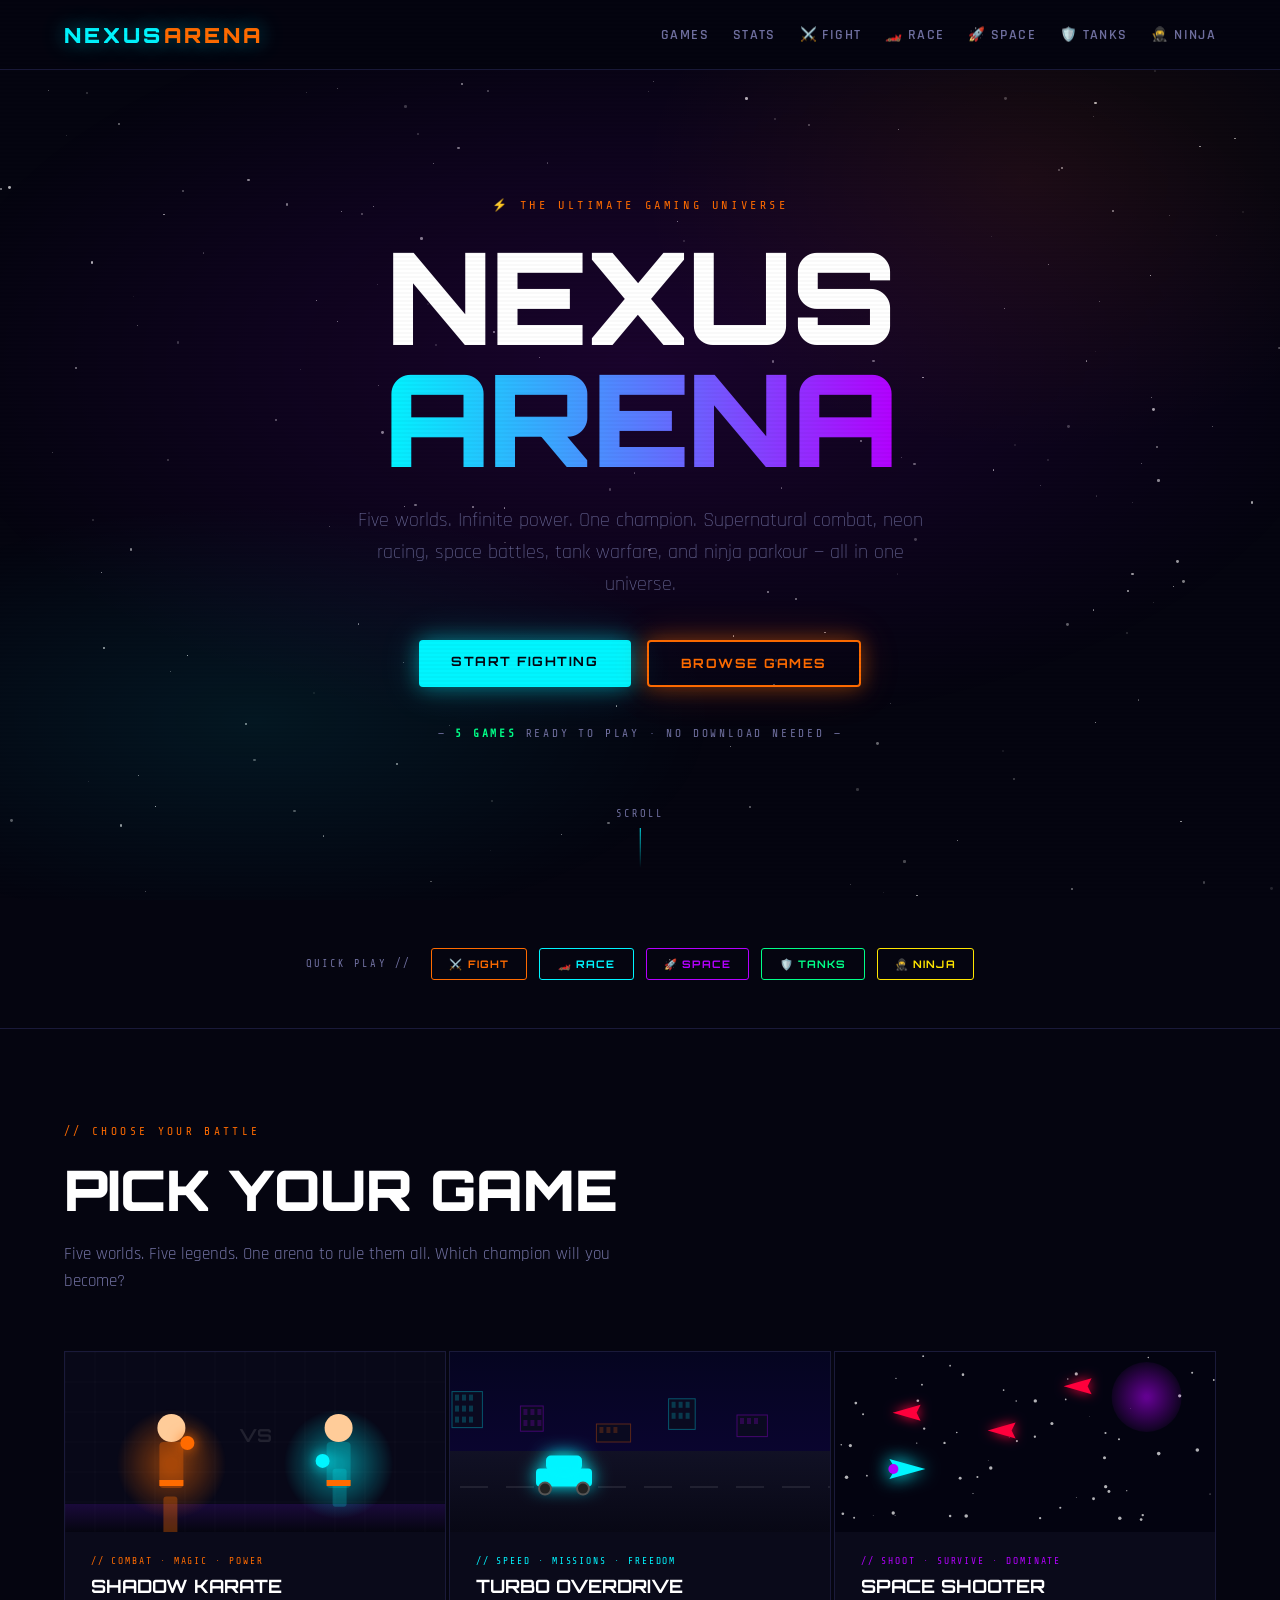
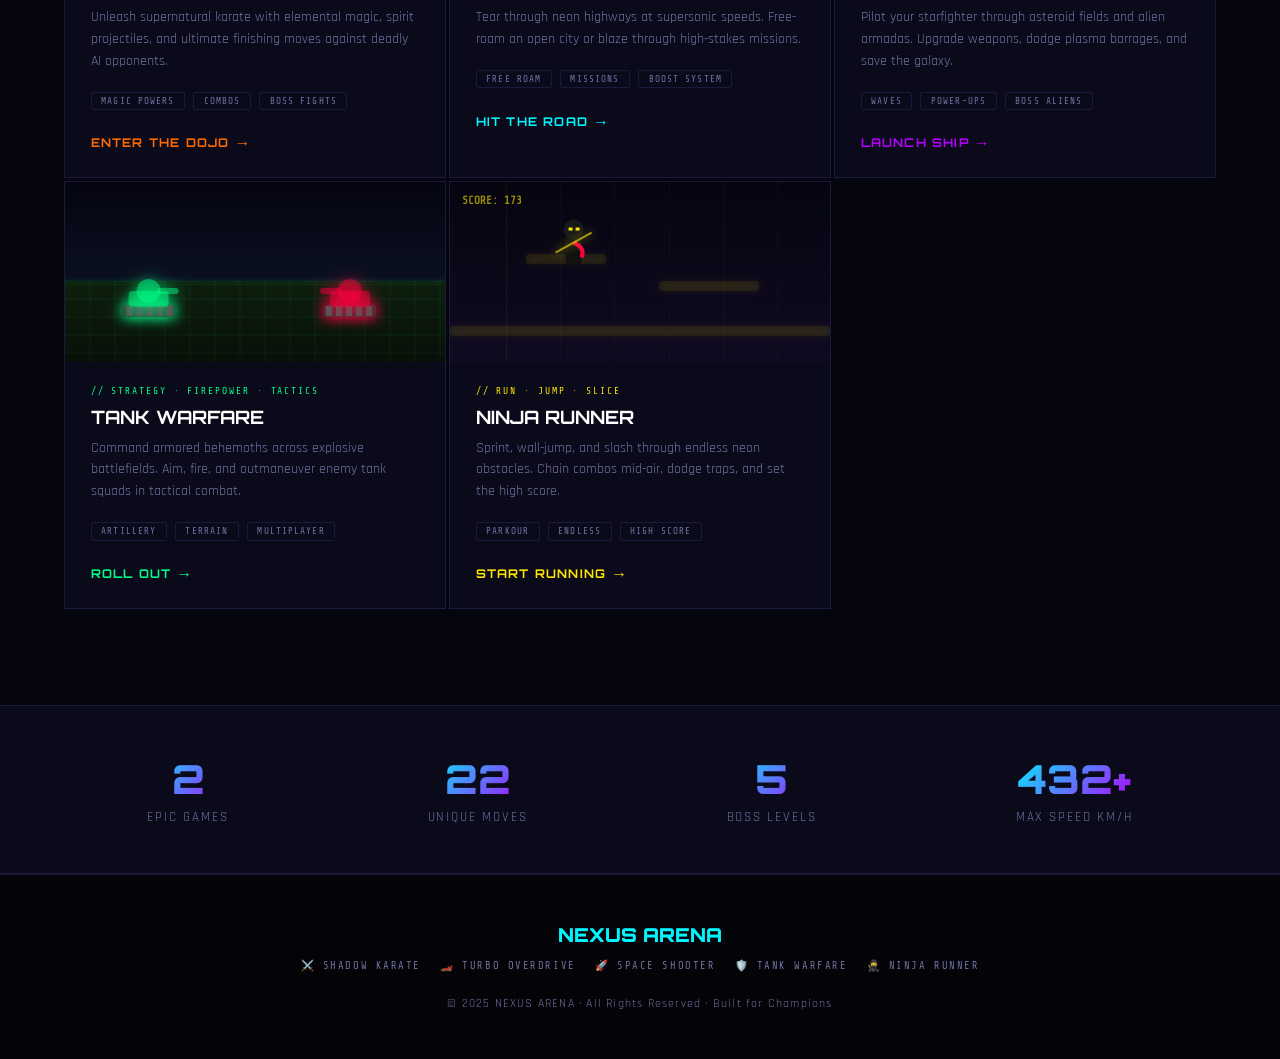
==== commit 6fb51745: "index.html" ====
--- a/index.html
+++ b/index.html
@@ -2,16 +2,18 @@
 <html lang="en">
 <head>
 <meta charset="UTF-8">
-<meta name="viewport" content="width=device-width, initial-scale=1.0, maximum-scale=1.0, user-scalable=no">
+<meta name="viewport" content="width=device-width, initial-scale=1.0">
 <title>NEXUS ARENA — Ultimate Gaming Universe</title>
-<link rel="stylesheet" href="assets/css/core.css">
 <style>
+  @import url('https://fonts.googleapis.com/css2?family=Orbitron:wght@400;700;900&family=Rajdhani:wght@300;400;600;700&family=Share+Tech+Mono&display=swap');
+
   :root {
     --neon-cyan: #00f5ff;
     --neon-orange: #ff6b00;
     --neon-purple: #b400ff;
     --neon-green: #00ff88;
-    --neon-yellow: #ffcc00;
+    --neon-red: #ff003c;
+    --neon-yellow: #ffe600;
     --dark-bg: #050510;
     --card-bg: #0a0a1a;
     --card-border: #1a1a3a;
@@ -21,45 +23,99 @@
     --glow-orange: 0 0 20px #ff6b0066, 0 0 40px #ff6b0033;
     --glow-purple: 0 0 20px #b400ff66, 0 0 40px #b400ff33;
     --glow-green: 0 0 20px #00ff8866, 0 0 40px #00ff8833;
-    --glow-yellow: 0 0 20px #ffcc0066, 0 0 40px #ffcc0033;
-  }
-
+    --nav-height: 70px;
+  }
+
+  *, *::before, *::after { margin: 0; padding: 0; box-sizing: border-box; }
+  html { scroll-behavior: smooth; }
+
+  body {
+    background: var(--dark-bg);
+    color: var(--text-main);
+    font-family: 'Rajdhani', sans-serif;
+    overflow-x: hidden;
+  }
+
+  /* ── STARFIELD ── */
   #starfield {
     position: fixed; top: 0; left: 0; width: 100%; height: 100%;
-    pointer-events: none; z-index: 0; overflow: hidden;
-  }
+    pointer-events: none; z-index: 0;
+  }
+  .star {
+    position: absolute; background: white; border-radius: 50%;
+    animation: twinkle var(--d) infinite alternate;
+  }
+  @keyframes twinkle { from { opacity: 0.1; } to { opacity: 0.9; } }
 
   /* ── NAV ── */
   nav {
-    position: fixed; top: 0; left: 0; right: 0; z-index: 100;
+    position: fixed; top: 0; left: 0; right: 0; z-index: 200;
+    height: var(--nav-height);
     display: flex; align-items: center; justify-content: space-between;
-    padding: 0 5vw; height: 70px;
-    background: linear-gradient(180deg, rgba(5,5,16,0.98) 0%, rgba(5,5,16,0) 100%);
-    backdrop-filter: blur(10px);
+    padding: 0 5vw;
+    background: rgba(5,5,16,0.97);
+    border-bottom: 1px solid #1a1a3a;
+    backdrop-filter: blur(12px);
   }
   .nav-logo {
-    font-family: 'Orbitron', monospace; font-weight: 900; font-size: 1.4rem;
+    font-family: 'Orbitron', monospace; font-weight: 900; font-size: 1.3rem;
     letter-spacing: 0.15em; color: var(--neon-cyan);
-    text-shadow: var(--glow-cyan);
+    text-shadow: var(--glow-cyan); text-decoration: none; white-space: nowrap;
   }
   .nav-logo span { color: var(--neon-orange); }
-  .nav-links { display: flex; gap: 2rem; list-style: none; }
+
+  /* Desktop nav links */
+  .nav-links {
+    display: flex; gap: 1.5rem; list-style: none; align-items: center;
+  }
   .nav-links a {
-    font-weight: 600; font-size: 0.95rem;
+    font-family: 'Rajdhani', sans-serif; font-weight: 600; font-size: 0.85rem;
     letter-spacing: 0.1em; text-transform: uppercase;
     color: var(--text-dim); text-decoration: none;
-    transition: color 0.2s, text-shadow 0.2s;
+    transition: color 0.2s, text-shadow 0.2s; white-space: nowrap;
   }
   .nav-links a:hover { color: var(--neon-cyan); text-shadow: var(--glow-cyan); }
-  .nav-hamburger { display: none; flex-direction: column; gap: 5px; cursor: pointer; padding: 8px; }
-  .nav-hamburger span { display: block; width: 24px; height: 2px; background: var(--text-dim); transition: all 0.2s; border-radius: 1px; }
+
+  /* Hamburger */
+  .nav-hamburger {
+    display: none; flex-direction: column; gap: 5px; cursor: pointer;
+    background: none; border: none; padding: 6px; z-index: 210;
+  }
+  .nav-hamburger span {
+    display: block; width: 24px; height: 2px;
+    background: var(--neon-cyan); border-radius: 2px;
+    transition: all 0.3s;
+  }
+  .nav-hamburger.open span:nth-child(1) { transform: translateY(7px) rotate(45deg); }
+  .nav-hamburger.open span:nth-child(2) { opacity: 0; }
+  .nav-hamburger.open span:nth-child(3) { transform: translateY(-7px) rotate(-45deg); }
+
+  /* Mobile nav drawer */
+  .nav-drawer {
+    display: none; position: fixed; top: var(--nav-height); left: 0; right: 0;
+    background: rgba(5,5,16,0.99); border-bottom: 1px solid #1a1a3a;
+    z-index: 190; padding: 1.5rem 5vw 2rem;
+    backdrop-filter: blur(12px);
+  }
+  .nav-drawer.open { display: block; }
+  .nav-drawer ul { list-style: none; display: flex; flex-direction: column; gap: 0; }
+  .nav-drawer ul li a {
+    display: block; padding: 0.85rem 0;
+    font-family: 'Rajdhani', sans-serif; font-weight: 600; font-size: 1.1rem;
+    letter-spacing: 0.12em; text-transform: uppercase;
+    color: var(--text-dim); text-decoration: none;
+    border-bottom: 1px solid #1a1a3a;
+    transition: color 0.2s;
+  }
+  .nav-drawer ul li:last-child a { border-bottom: none; }
+  .nav-drawer ul li a:hover { color: var(--neon-cyan); }
 
   /* ── HERO ── */
   .hero {
     position: relative; z-index: 1;
     min-height: 100vh;
     display: flex; flex-direction: column; align-items: center; justify-content: center;
-    text-align: center; padding: 0 5vw;
+    text-align: center; padding: calc(var(--nav-height) + 2rem) 5vw 4rem;
     overflow: hidden;
   }
   .hero-bg {
@@ -76,7 +132,7 @@
   }
   .hero-title {
     font-family: 'Orbitron', monospace; font-weight: 900;
-    font-size: clamp(3rem, 10vw, 8rem); line-height: 0.95;
+    font-size: clamp(2.5rem, 10vw, 8rem); line-height: 0.95;
     letter-spacing: -0.02em; margin-bottom: 1.5rem;
     opacity: 0; animation: fadeUp 0.8s 0.5s forwards;
   }
@@ -87,34 +143,45 @@
     -webkit-background-clip: text; -webkit-text-fill-color: transparent; background-clip: text;
   }
   .hero-sub {
-    font-size: 1.25rem; font-weight: 300; color: var(--text-dim);
-    max-width: 600px; line-height: 1.6; margin-bottom: 3rem;
+    font-size: clamp(1rem, 2.5vw, 1.25rem); font-weight: 300; color: var(--text-dim);
+    max-width: 600px; line-height: 1.6; margin-bottom: 2.5rem;
     opacity: 0; animation: fadeUp 0.8s 0.7s forwards;
   }
   .hero-cta {
     display: flex; gap: 1rem; flex-wrap: wrap; justify-content: center;
     opacity: 0; animation: fadeUp 0.8s 0.9s forwards;
   }
+
+  /* Game count badge */
+  .hero-badge {
+    margin-top: 2.5rem;
+    font-family: 'Share Tech Mono', monospace; font-size: 0.7rem;
+    letter-spacing: 0.25em; color: var(--text-dim);
+    opacity: 0; animation: fadeUp 0.8s 1.1s forwards;
+  }
+  .hero-badge strong { color: var(--neon-green); }
+
+  /* ── BUTTONS ── */
   .btn-primary {
-    padding: 0.9rem 2.5rem; border-radius: 4px;
-    font-family: 'Orbitron', monospace; font-weight: 700; font-size: 0.85rem;
+    padding: 0.85rem 2rem; border-radius: 4px;
+    font-family: 'Orbitron', monospace; font-weight: 700; font-size: 0.8rem;
     letter-spacing: 0.12em; text-transform: uppercase; text-decoration: none;
     background: var(--neon-cyan); color: var(--dark-bg);
     border: none; cursor: pointer; transition: all 0.2s;
-    box-shadow: var(--glow-cyan);
+    box-shadow: var(--glow-cyan); white-space: nowrap;
   }
   .btn-primary:hover { background: #fff; transform: translateY(-2px); box-shadow: 0 0 40px #00f5ff99; }
   .btn-secondary {
-    padding: 0.9rem 2.5rem; border-radius: 4px;
-    font-family: 'Orbitron', monospace; font-weight: 700; font-size: 0.85rem;
+    padding: 0.85rem 2rem; border-radius: 4px;
+    font-family: 'Orbitron', monospace; font-weight: 700; font-size: 0.8rem;
     letter-spacing: 0.12em; text-transform: uppercase; text-decoration: none;
     background: transparent; color: var(--neon-orange);
     border: 2px solid var(--neon-orange); cursor: pointer; transition: all 0.2s;
-    box-shadow: var(--glow-orange);
+    box-shadow: var(--glow-orange); white-space: nowrap;
   }
   .btn-secondary:hover { background: var(--neon-orange); color: var(--dark-bg); transform: translateY(-2px); }
 
-  /* ── SCROLL INDICATOR ── */
+  /* ── SCROLL HINT ── */
   .scroll-hint {
     position: absolute; bottom: 2rem; left: 50%; transform: translateX(-50%);
     display: flex; flex-direction: column; align-items: center; gap: 0.5rem;
@@ -128,8 +195,8 @@
   }
   @keyframes bounce { 0%,100%{transform:translateX(-50%) translateY(0)} 50%{transform:translateX(-50%) translateY(8px)} }
 
-  /* ── SECTION ── */
-  .section { position: relative; z-index: 1; padding: 8rem 5vw; }
+  /* ── GAMES SECTION ── */
+  .section { position: relative; z-index: 1; padding: 6rem 5vw; }
   .section-label {
     font-family: 'Share Tech Mono', monospace; font-size: 0.7rem;
     letter-spacing: 0.3em; color: var(--neon-orange); text-transform: uppercase;
@@ -137,108 +204,110 @@
   }
   .section-title {
     font-family: 'Orbitron', monospace; font-weight: 900;
-    font-size: clamp(2rem, 5vw, 3.5rem);
+    font-size: clamp(1.8rem, 5vw, 3.5rem);
     margin-bottom: 1rem; color: #fff;
   }
-  .section-sub { font-size: 1.1rem; color: var(--text-dim); max-width: 500px; margin-bottom: 4rem; line-height: 1.6; }
-
-  /* ── GAMES GRID ── */
-  .games-grid { display: grid; grid-template-columns: repeat(auto-fit, minmax(300px, 1fr)); gap: 2px; }
+  .section-sub { font-size: 1.05rem; color: var(--text-dim); max-width: 550px; margin-bottom: 3.5rem; line-height: 1.6; }
+
+  /* ── GAME CARDS GRID ── */
+  .games-grid {
+    display: grid;
+    grid-template-columns: repeat(3, 1fr);
+    gap: 3px;
+  }
 
   .game-card {
     position: relative; overflow: hidden;
     background: var(--card-bg); border: 1px solid var(--card-border);
-    transition: all 0.4s ease; cursor: pointer;
-  }
-  .game-card:hover { border-color: var(--accent); z-index: 2; transform: scale(1.02); }
+    transition: all 0.35s ease; cursor: pointer;
+  }
+  .game-card:hover { border-color: var(--accent); z-index: 2; transform: translateY(-4px); box-shadow: 0 8px 40px var(--accent-glow, #00f5ff33); }
   .game-card:hover .card-glow { opacity: 1; }
   .game-card:hover .card-title { color: var(--accent); }
 
-  .game-card.fight { --accent: var(--neon-orange); }
-  .game-card.race  { --accent: var(--neon-cyan); }
-  .game-card.arena { --accent: var(--neon-purple); }
-  .game-card.ninja { --accent: var(--neon-green); }
-  .game-card.space { --accent: var(--neon-purple); }
-  .game-card.tank  { --accent: var(--neon-yellow); }
-
-  .game-card.hidden { display: none; }
+  .game-card.fight  { --accent: var(--neon-orange); }
+  .game-card.race   { --accent: var(--neon-cyan); }
+  .game-card.space  { --accent: var(--neon-purple); }
+  .game-card.tank   { --accent: var(--neon-green); }
+  .game-card.ninja  { --accent: var(--neon-yellow); }
 
   .card-glow {
     position: absolute; inset: 0; pointer-events: none; opacity: 0;
-    background: radial-gradient(ellipse at center, var(--accent)11, transparent 70%);
+    background: radial-gradient(ellipse at top, color-mix(in srgb, var(--accent) 15%, transparent), transparent 70%);
     transition: opacity 0.4s;
   }
-  .card-canvas {
-    width: 100%; height: 200px; display: block;
-    background: #080818;
-  }
-  .card-body { padding: 1.8rem 2rem; }
+  .card-canvas { width: 100%; height: 180px; display: block; background: #080818; }
+
+  .card-body { padding: 1.5rem 1.6rem; }
   .card-tag {
-    font-family: 'Share Tech Mono', monospace; font-size: 0.65rem;
-    letter-spacing: 0.25em; text-transform: uppercase; color: var(--accent);
-    margin-bottom: 0.75rem;
+    font-family: 'Share Tech Mono', monospace; font-size: 0.6rem;
+    letter-spacing: 0.2em; text-transform: uppercase; color: var(--accent);
+    margin-bottom: 0.6rem;
   }
   .card-title {
-    font-family: 'Orbitron', monospace; font-weight: 700; font-size: 1.4rem;
-    margin-bottom: 0.75rem; color: #fff; transition: color 0.3s;
-  }
-  .card-desc { font-size: 0.95rem; color: var(--text-dim); line-height: 1.6; margin-bottom: 1.5rem; }
-  .card-features { display: flex; gap: 0.6rem; flex-wrap: wrap; margin-bottom: 1.8rem; }
+    font-family: 'Orbitron', monospace; font-weight: 700; font-size: 1.15rem;
+    margin-bottom: 0.6rem; color: #fff; transition: color 0.3s; line-height: 1.2;
+  }
+  .card-desc { font-size: 0.88rem; color: var(--text-dim); line-height: 1.55; margin-bottom: 1.2rem; }
+  .card-features { display: flex; gap: 0.5rem; flex-wrap: wrap; margin-bottom: 1.4rem; }
   .feat-tag {
-    padding: 0.25rem 0.75rem; border: 1px solid var(--card-border);
-    font-family: 'Share Tech Mono', monospace; font-size: 0.65rem;
-    letter-spacing: 0.15em; color: var(--text-dim); border-radius: 2px;
+    padding: 0.2rem 0.6rem; border: 1px solid var(--card-border);
+    font-family: 'Share Tech Mono', monospace; font-size: 0.58rem;
+    letter-spacing: 0.12em; color: var(--text-dim); border-radius: 2px;
   }
   .card-link {
     display: inline-flex; align-items: center; gap: 0.5rem;
-    font-family: 'Orbitron', monospace; font-weight: 700; font-size: 0.8rem;
-    letter-spacing: 0.12em; text-transform: uppercase;
-    color: var(--accent); text-decoration: none;
-    transition: gap 0.2s;
+    font-family: 'Orbitron', monospace; font-weight: 700; font-size: 0.75rem;
+    letter-spacing: 0.1em; text-transform: uppercase;
+    color: var(--accent); text-decoration: none; transition: gap 0.2s;
   }
   .card-link:hover { gap: 0.9rem; }
-  .card-link::after { content: '→'; font-size: 1.1rem; }
-
-  /* ── SEARCH / FILTER ── */
-  .game-toolbar {
-    display: flex; gap: 1rem; align-items: center; flex-wrap: wrap;
-    margin-bottom: 3rem;
-  }
-  .game-search {
-    flex: 1; min-width: 200px;
-    padding: 0.7rem 1rem; border-radius: 4px;
-    background: var(--card-bg); border: 1px solid var(--card-border);
-    color: var(--text-main); font-family: var(--font-body);
-    font-size: 0.9rem; outline: none;
-    transition: border-color 0.2s;
-  }
-  .game-search:focus { border-color: var(--neon-cyan); }
-  .game-search::placeholder { color: var(--text-dim); }
-  .game-filters { display: flex; gap: 0.5rem; flex-wrap: wrap; }
-  .filter-btn {
-    padding: 0.5rem 1rem; border-radius: 4px;
-    font-family: 'Share Tech Mono', monospace; font-size: 0.65rem;
-    letter-spacing: 0.15em; text-transform: uppercase;
-    background: transparent; border: 1px solid var(--card-border);
-    color: var(--text-dim); cursor: pointer; transition: all 0.2s;
-  }
-  .filter-btn:hover { border-color: var(--neon-cyan); color: var(--neon-cyan); }
-  .filter-btn.active { background: var(--neon-cyan); color: var(--dark-bg); border-color: var(--neon-cyan); }
+  .card-link::after { content: '→'; font-size: 1rem; }
 
   /* ── STATS BAND ── */
   .stats-band {
     position: relative; z-index: 1;
-    background: var(--card-bg); border-top: 1px solid var(--card-border); border-bottom: 1px solid var(--card-border);
+    background: var(--card-bg);
+    border-top: 1px solid var(--card-border); border-bottom: 1px solid var(--card-border);
     padding: 3rem 5vw;
     display: flex; justify-content: space-around; flex-wrap: wrap; gap: 2rem;
   }
   .stat { text-align: center; }
   .stat-num {
-    font-family: 'Orbitron', monospace; font-weight: 900; font-size: 2.5rem;
+    font-family: 'Orbitron', monospace; font-weight: 900; font-size: clamp(1.8rem, 4vw, 2.5rem);
     background: linear-gradient(135deg, var(--neon-cyan), var(--neon-purple));
     -webkit-background-clip: text; -webkit-text-fill-color: transparent; background-clip: text;
   }
-  .stat-label { font-size: 0.85rem; letter-spacing: 0.15em; color: var(--text-dim); text-transform: uppercase; margin-top: 0.3rem; }
+  .stat-label { font-size: 0.8rem; letter-spacing: 0.15em; color: var(--text-dim); text-transform: uppercase; margin-top: 0.3rem; }
+
+  /* ── ALL GAMES QUICK ACCESS ── */
+  .quick-nav {
+    position: relative; z-index: 1;
+    padding: 3rem 5vw;
+    border-bottom: 1px solid var(--card-border);
+    display: flex; align-items: center; justify-content: center; flex-wrap: wrap; gap: 0.75rem;
+  }
+  .quick-nav-label {
+    font-family: 'Share Tech Mono', monospace; font-size: 0.65rem;
+    letter-spacing: 0.2em; color: var(--text-dim); text-transform: uppercase;
+    margin-right: 0.5rem; white-space: nowrap;
+  }
+  .qbtn {
+    padding: 0.5rem 1.1rem; border-radius: 3px;
+    font-family: 'Orbitron', monospace; font-weight: 700; font-size: 0.65rem;
+    letter-spacing: 0.1em; text-transform: uppercase; text-decoration: none;
+    border: 1px solid; transition: all 0.2s; white-space: nowrap;
+  }
+  .qbtn-fight  { color: var(--neon-orange); border-color: var(--neon-orange); }
+  .qbtn-fight:hover  { background: var(--neon-orange); color: var(--dark-bg); }
+  .qbtn-race   { color: var(--neon-cyan);   border-color: var(--neon-cyan); }
+  .qbtn-race:hover   { background: var(--neon-cyan); color: var(--dark-bg); }
+  .qbtn-space  { color: var(--neon-purple); border-color: var(--neon-purple); }
+  .qbtn-space:hover  { background: var(--neon-purple); color: #fff; }
+  .qbtn-tank   { color: var(--neon-green);  border-color: var(--neon-green); }
+  .qbtn-tank:hover   { background: var(--neon-green); color: var(--dark-bg); }
+  .qbtn-ninja  { color: var(--neon-yellow); border-color: var(--neon-yellow); }
+  .qbtn-ninja:hover  { background: var(--neon-yellow); color: var(--dark-bg); }
 
   /* ── FOOTER ── */
   footer {
@@ -246,47 +315,61 @@
     background: #030308; border-top: 1px solid var(--card-border);
     padding: 3rem 5vw; text-align: center;
   }
-  .footer-logo { font-family: 'Orbitron', monospace; font-weight: 900; font-size: 1.2rem; color: var(--neon-cyan); margin-bottom: 1rem; }
-  .footer-copy { font-size: 0.8rem; color: var(--text-dim); letter-spacing: 0.1em; }
+  .footer-logo { font-family: 'Orbitron', monospace; font-weight: 900; font-size: 1.2rem; color: var(--neon-cyan); margin-bottom: 0.75rem; }
+  .footer-games {
+    display: flex; justify-content: center; flex-wrap: wrap; gap: 1.2rem;
+    margin-bottom: 1.5rem;
+  }
+  .footer-games a {
+    font-family: 'Share Tech Mono', monospace; font-size: 0.65rem;
+    letter-spacing: 0.15em; color: var(--text-dim); text-decoration: none; text-transform: uppercase;
+    transition: color 0.2s;
+  }
+  .footer-games a:hover { color: var(--neon-cyan); }
+  .footer-copy { font-size: 0.75rem; color: var(--text-dim); letter-spacing: 0.1em; }
+
+  @keyframes fadeUp { from { opacity:0; transform:translateY(30px); } to { opacity:1; transform:translateY(0); } }
+
+  /* Scanline overlay */
+  body::after {
+    content: ''; position: fixed; inset: 0; z-index: 999; pointer-events: none;
+    background: repeating-linear-gradient(0deg, transparent, transparent 2px, rgba(0,0,0,0.025) 2px, rgba(0,0,0,0.025) 4px);
+  }
 
   /* ── RESPONSIVE ── */
-  @media (max-width: 768px) {
-    nav { padding: 0 4vw; height: 60px; }
-    .nav-logo { font-size: 1.1rem; }
-    .nav-links {
-      position: fixed; top: 60px; left: 0; right: 0;
-      flex-direction: column; gap: 0; background: rgba(5,5,16,0.98);
-      backdrop-filter: blur(10px); border-bottom: 1px solid var(--card-border);
-      transform: translateY(-110%); transition: transform 0.3s;
-      padding: 1rem 0;
-    }
-    .nav-links.open { transform: translateY(0); }
-    .nav-links a { padding: 0.8rem 4vw; display: block; }
+
+  /* Tablet: 2 columns */
+  @media (max-width: 1024px) {
+    .games-grid { grid-template-columns: repeat(2, 1fr); }
+    .nav-links { gap: 1.2rem; }
+    .nav-links a { font-size: 0.78rem; }
+  }
+
+  /* Mobile: hide desktop nav, show hamburger */
+  @media (max-width: 700px) {
+    .nav-links { display: none; }
     .nav-hamburger { display: flex; }
-
-    .hero-eyebrow { font-size: 0.6rem; }
-    .hero-sub { font-size: 1rem; max-width: 90%; }
-    .btn-primary, .btn-secondary { padding: 0.75rem 1.5rem; font-size: 0.75rem; }
-
     .games-grid { grid-template-columns: 1fr; gap: 2px; }
     .card-canvas { height: 160px; }
-    .card-body { padding: 1.2rem 1.5rem; }
-    .card-title { font-size: 1.1rem; }
-
-    .section { padding: 5rem 4vw; }
-
-    .stats-band { padding: 2rem 4vw; gap: 1.5rem; }
+    .hero-cta { flex-direction: column; align-items: center; }
+    .btn-primary, .btn-secondary { width: 100%; max-width: 280px; text-align: center; }
+    .section { padding: 4rem 4vw; }
+    .stats-band { padding: 2.5rem 4vw; gap: 1.5rem; }
     .stat-num { font-size: 1.8rem; }
-
-    .game-toolbar { flex-direction: column; align-items: stretch; }
-    .game-search { min-width: 0; }
-  }
-
-  @media (max-width: 480px) {
-    .hero-title { font-size: clamp(2.2rem, 12vw, 4rem); }
-    .hero-cta { flex-direction: column; align-items: center; }
-    .card-canvas { height: 140px; }
+    .quick-nav { padding: 2rem 4vw; }
     .scroll-hint { display: none; }
+    nav { padding: 0 4vw; }
+  }
+
+  /* Tiny phones */
+  @media (max-width: 380px) {
+    .nav-logo { font-size: 1rem; }
+    .card-body { padding: 1.2rem; }
+  }
+
+  /* Reduced motion */
+  @media (prefers-reduced-motion: reduce) {
+    *, *::before, *::after { animation: none !important; transition: none !important; }
   }
 </style>
 </head>
@@ -294,52 +377,73 @@
 
 <div id="starfield"></div>
 
+<!-- ── NAVIGATION ── -->
 <nav>
-  <div class="nav-logo">NEXUS<span>ARENA</span></div>
-  <div class="nav-hamburger" onclick="document.querySelector('.nav-links').classList.toggle('open')">
+  <a href="index.html" class="nav-logo">NEXUS<span>ARENA</span></a>
+  <ul class="nav-links">
+    <li><a href="#games">Games</a></li>
+    <li><a href="#stats">Stats</a></li>
+    <li><a href="fighting.html">⚔️ Fight</a></li>
+    <li><a href="car-racing.html">🏎️ Race</a></li>
+    <li><a href="space.html">🚀 Space</a></li>
+    <li><a href="tankfight.html">🛡️ Tanks</a></li>
+    <li><a href="ninja.runner.html">🥷 Ninja</a></li>
+  </ul>
+  <button class="nav-hamburger" id="hamburger" aria-label="Open menu">
     <span></span><span></span><span></span>
-  </div>
-  <ul class="nav-links">
-    <li><a href="#games" onclick="document.querySelector('.nav-links').classList.remove('open')">Games</a></li>
-    <li><a href="#stats" onclick="document.querySelector('.nav-links').classList.remove('open')">Stats</a></li>
-    <li><a href="games/fighting.html">Fight</a></li>
-    <li><a href="games/car-racing.html">Race</a></li>
+  </button>
+</nav>
+
+<!-- Mobile nav drawer -->
+<div class="nav-drawer" id="navDrawer">
+  <ul>
+    <li><a href="#games" onclick="closeMenu()">🎮 All Games</a></li>
+    <li><a href="#stats" onclick="closeMenu()">📊 Stats</a></li>
+    <li><a href="fighting.html">⚔️ Shadow Karate</a></li>
+    <li><a href="car-racing.html">🏎️ Turbo Overdrive</a></li>
+    <li><a href="space.html">🚀 Space Shooter</a></li>
+    <li><a href="tankfight.html">🛡️ Tank Warfare</a></li>
+    <li><a href="ninja.runner.html">🥷 Ninja Runner</a></li>
   </ul>
-</nav>
-
+</div>
+
+<!-- ── HERO ── -->
 <section class="hero">
   <div class="hero-bg"></div>
-  <div class="hero-eyebrow">The Ultimate Gaming Universe</div>
+  <div class="hero-eyebrow">⚡ The Ultimate Gaming Universe</div>
   <h1 class="hero-title">
     <span class="line1">NEXUS</span>
     <span class="line2">ARENA</span>
   </h1>
-  <p class="hero-sub">Five legendary games. Infinite power. One arena. Choose your battleground and become a champion.</p>
+  <p class="hero-sub">Five worlds. Infinite power. One champion. Supernatural combat, neon racing, space battles, tank warfare, and ninja parkour — all in one universe.</p>
   <div class="hero-cta">
-    <a href="games/fighting.html" class="btn-primary">Start Fighting</a>
-    <a href="games/car-racing.html" class="btn-secondary">Race Now</a>
+    <a href="fighting.html" class="btn-primary">Start Fighting</a>
+    <a href="#games" class="btn-secondary">Browse Games</a>
   </div>
+  <div class="hero-badge">— <strong>5 GAMES</strong> READY TO PLAY · NO DOWNLOAD NEEDED —</div>
   <div class="scroll-hint">SCROLL</div>
 </section>
 
+<!-- ── QUICK ACCESS BAR ── -->
+<div class="quick-nav">
+  <span class="quick-nav-label">QUICK PLAY //</span>
+  <a href="fighting.html"    class="qbtn qbtn-fight">⚔️ Fight</a>
+  <a href="car-racing.html"  class="qbtn qbtn-race">🏎️ Race</a>
+  <a href="space.html"       class="qbtn qbtn-space">🚀 Space</a>
+  <a href="tankfight.html"   class="qbtn qbtn-tank">🛡️ Tanks</a>
+  <a href="ninja.runner.html" class="qbtn qbtn-ninja">🥷 Ninja</a>
+</div>
+
+<!-- ── GAMES SECTION ── -->
 <section class="section" id="games">
   <div class="section-label">// Choose Your Battle</div>
   <h2 class="section-title">PICK YOUR GAME</h2>
-  <p class="section-sub">Five worlds. Infinite power. One champion. Which legend will you become?</p>
-
-  <div class="game-toolbar">
-    <input class="game-search" id="gameSearch" type="text" placeholder="Search games..." oninput="filterGames(this.value)">
-    <div class="game-filters">
-      <button class="filter-btn active" data-filter="all" onclick="setFilter('all',this)">All</button>
-      <button class="filter-btn" data-filter="action" onclick="setFilter('action',this)">Action</button>
-      <button class="filter-btn" data-filter="racing" onclick="setFilter('racing',this)">Racing</button>
-      <button class="filter-btn" data-filter="shooter" onclick="setFilter('shooter',this)">Shooter</button>
-    </div>
-  </div>
+  <p class="section-sub">Five worlds. Five legends. One arena to rule them all. Which champion will you become?</p>
 
   <div class="games-grid">
 
-    <div class="game-card fight" data-filter="action" onclick="location.href='games/fighting.html'">
+    <!-- FIGHTING -->
+    <div class="game-card fight" onclick="location.href='fighting.html'">
       <div class="card-glow"></div>
       <canvas class="card-canvas" id="fightCanvas"></canvas>
       <div class="card-body">
@@ -348,304 +452,397 @@
         <p class="card-desc">Unleash supernatural karate with elemental magic, spirit projectiles, and ultimate finishing moves against deadly AI opponents.</p>
         <div class="card-features">
           <span class="feat-tag">MAGIC POWERS</span>
-          <span class="feat-tag">COMBO SYSTEM</span>
-          <span class="feat-tag">BOSS BATTLES</span>
-          <span class="feat-tag">ULTIMATE SKILLS</span>
+          <span class="feat-tag">COMBOS</span>
+          <span class="feat-tag">BOSS FIGHTS</span>
         </div>
-        <a href="games/fighting.html" class="card-link">Enter the Dojo</a>
+        <a href="fighting.html" class="card-link">Enter the Dojo</a>
       </div>
     </div>
 
-    <div class="game-card race" data-filter="racing" onclick="location.href='games/car-racing.html'">
+    <!-- RACING -->
+    <div class="game-card race" onclick="location.href='car-racing.html'">
       <div class="card-glow"></div>
       <canvas class="card-canvas" id="raceCanvas"></canvas>
       <div class="card-body">
         <div class="card-tag">// Speed · Missions · Freedom</div>
         <div class="card-title">TURBO OVERDRIVE</div>
-        <p class="card-desc">Tear through neon highways at supersonic speeds. Free-roam an open city or blaze through high-stakes missions with ultra-realistic cars.</p>
+        <p class="card-desc">Tear through neon highways at supersonic speeds. Free-roam an open city or blaze through high-stakes missions.</p>
         <div class="card-features">
           <span class="feat-tag">FREE ROAM</span>
           <span class="feat-tag">MISSIONS</span>
           <span class="feat-tag">BOOST SYSTEM</span>
-          <span class="feat-tag">NEON CITIES</span>
         </div>
-        <a href="games/car-racing.html" class="card-link">Hit the Road</a>
+        <a href="car-racing.html" class="card-link">Hit the Road</a>
       </div>
     </div>
 
-    <div class="game-card ninja" data-filter="action" onclick="location.href='games/ninja-runner.html'">
+    <!-- SPACE -->
+    <div class="game-card space" onclick="location.href='space.html'">
+      <div class="card-glow"></div>
+      <canvas class="card-canvas" id="spaceCanvas"></canvas>
+      <div class="card-body">
+        <div class="card-tag">// Shoot · Survive · Dominate</div>
+        <div class="card-title">SPACE SHOOTER</div>
+        <p class="card-desc">Pilot your starfighter through asteroid fields and alien armadas. Upgrade weapons, dodge plasma barrages, and save the galaxy.</p>
+        <div class="card-features">
+          <span class="feat-tag">WAVES</span>
+          <span class="feat-tag">POWER-UPS</span>
+          <span class="feat-tag">BOSS ALIENS</span>
+        </div>
+        <a href="space.html" class="card-link">Launch Ship</a>
+      </div>
+    </div>
+
+    <!-- TANK -->
+    <div class="game-card tank" onclick="location.href='tankfight.html'">
+      <div class="card-glow"></div>
+      <canvas class="card-canvas" id="tankCanvas"></canvas>
+      <div class="card-body">
+        <div class="card-tag">// Strategy · Firepower · Tactics</div>
+        <div class="card-title">TANK WARFARE</div>
+        <p class="card-desc">Command armored behemoths across explosive battlefields. Aim, fire, and outmaneuver enemy tank squads in tactical combat.</p>
+        <div class="card-features">
+          <span class="feat-tag">ARTILLERY</span>
+          <span class="feat-tag">TERRAIN</span>
+          <span class="feat-tag">MULTIPLAYER</span>
+        </div>
+        <a href="tankfight.html" class="card-link">Roll Out</a>
+      </div>
+    </div>
+
+    <!-- NINJA -->
+    <div class="game-card ninja" onclick="location.href='ninja.runner.html'">
       <div class="card-glow"></div>
       <canvas class="card-canvas" id="ninjaCanvas"></canvas>
       <div class="card-body">
-        <div class="card-tag">// Platformer · Action · Stealth</div>
+        <div class="card-tag">// Run · Jump · Slice</div>
         <div class="card-title">NINJA RUNNER</div>
-        <p class="card-desc">Run, jump, and slash through moonlit forests as a shadow ninja. Master wall jumps, throw shurikens, and defeat enemies in this fast-paced platformer.</p>
+        <p class="card-desc">Sprint, wall-jump, and slash through endless neon obstacles. Chain combos mid-air, dodge traps, and set the high score.</p>
         <div class="card-features">
-          <span class="feat-tag">WALL JUMP</span>
-          <span class="feat-tag">SHURIKENS</span>
-          <span class="feat-tag">COINS</span>
-          <span class="feat-tag">ENDLESS RUN</span>
+          <span class="feat-tag">PARKOUR</span>
+          <span class="feat-tag">ENDLESS</span>
+          <span class="feat-tag">HIGH SCORE</span>
         </div>
-        <a href="games/ninja-runner.html" class="card-link">Run Ninja</a>
+        <a href="ninja.runner.html" class="card-link">Start Running</a>
       </div>
     </div>
 
-    <div class="game-card space" data-filter="shooter" onclick="location.href='games/space.html'">
-      <div class="card-glow"></div>
-      <canvas class="card-canvas" id="spaceCanvas"></canvas>
-      <div class="card-body">
-        <div class="card-tag">// Space · Shooter · Waves</div>
-        <div class="card-title">STELLAR ASSAULT</div>
-        <p class="card-desc">Defend the galaxy in this intense space shooter. Battle waves of enemies, collect powerups, and destroy massive boss warships.</p>
-        <div class="card-features">
-          <span class="feat-tag">BOSS FIGHTS</span>
-          <span class="feat-tag">POWERUPS</span>
-          <span class="feat-tag">WAVES</span>
-          <span class="feat-tag">RAPID FIRE</span>
-        </div>
-        <a href="games/space.html" class="card-link">Launch Assault</a>
-      </div>
-    </div>
-
-    <div class="game-card tank" data-filter="shooter" onclick="location.href='games/tankfight.html'">
-      <div class="card-glow"></div>
-      <canvas class="card-canvas" id="tankCanvas"></canvas>
-      <div class="card-body">
-        <div class="card-tag">// Strategy · Combat · Destruction</div>
-        <div class="card-title">TANK BATTALION</div>
-        <p class="card-desc">Command your tank in strategic battlefield combat. Destroy enemy tanks, use homing missiles, activate shields, and survive escalating waves.</p>
-        <div class="card-features">
-          <span class="feat-tag">HOMING MISSILES</span>
-          <span class="feat-tag">SHIELDS</span>
-          <span class="feat-tag">WALLS</span>
-          <span class="feat-tag">WAVES</span>
-        </div>
-        <a href="games/tankfight.html" class="card-link">Deploy Tank</a>
-      </div>
-    </div>
-
   </div>
 </section>
 
+<!-- ── STATS BAND ── -->
 <div class="stats-band" id="stats">
   <div class="stat"><div class="stat-num" data-target="5">0</div><div class="stat-label">Epic Games</div></div>
   <div class="stat"><div class="stat-num" data-target="50">0</div><div class="stat-label">Unique Moves</div></div>
-  <div class="stat"><div class="stat-num" data-target="15">0</div><div class="stat-label">Boss Levels</div></div>
+  <div class="stat"><div class="stat-num" data-target="12">0</div><div class="stat-label">Boss Levels</div></div>
   <div class="stat"><div class="stat-num" data-target="999">0</div><div class="stat-label">Max Speed km/h</div></div>
 </div>
 
+<!-- ── FOOTER ── -->
 <footer>
   <div class="footer-logo">NEXUS ARENA</div>
-  <p class="footer-copy">&copy; 2025 NEXUS ARENA &middot; All Rights Reserved &middot; Built for Champions</p>
+  <div class="footer-games">
+    <a href="fighting.html">⚔️ Shadow Karate</a>
+    <a href="car-racing.html">🏎️ Turbo Overdrive</a>
+    <a href="space.html">🚀 Space Shooter</a>
+    <a href="tankfight.html">🛡️ Tank Warfare</a>
+    <a href="ninja.runner.html">🥷 Ninja Runner</a>
+  </div>
+  <p class="footer-copy">© 2025 NEXUS ARENA · All Rights Reserved · Built for Champions</p>
 </footer>
 
-<script src="assets/js/shared.js"></script>
 <script>
-createStarfield('starfield', 200);
-
-// ── FILTER ──
-function setFilter(filter, btn) {
-  document.querySelectorAll('.filter-btn').forEach(b => b.classList.remove('active'));
-  btn.classList.add('active');
-  document.querySelectorAll('.game-card').forEach(card => {
-    if (filter === 'all') { card.classList.remove('hidden'); return; }
-    card.classList.toggle('hidden', card.dataset.filter !== filter);
+// ── STARFIELD ──
+const sf = document.getElementById('starfield');
+for (let i = 0; i < 180; i++) {
+  const s = document.createElement('div');
+  s.className = 'star';
+  const sz = Math.random() * 2.5 + 0.5;
+  s.style.cssText = `width:${sz}px;height:${sz}px;top:${Math.random()*100}%;left:${Math.random()*100}%;opacity:${Math.random()*0.6+0.1};--d:${(Math.random()*4+2).toFixed(1)}s;animation-delay:${(Math.random()*5).toFixed(1)}s`;
+  sf.appendChild(s);
+}
+
+// ── HAMBURGER MENU ──
+const hamburger = document.getElementById('hamburger');
+const navDrawer = document.getElementById('navDrawer');
+hamburger.addEventListener('click', () => {
+  const open = navDrawer.classList.toggle('open');
+  hamburger.classList.toggle('open', open);
+});
+function closeMenu() {
+  navDrawer.classList.remove('open');
+  hamburger.classList.remove('open');
+}
+// Close on outside click
+document.addEventListener('click', e => {
+  if (!hamburger.contains(e.target) && !navDrawer.contains(e.target)) closeMenu();
+});
+
+// ── HELPER: fit canvas ──
+function fitCanvas(c) {
+  c.width = c.offsetWidth || 340;
+  c.height = c.offsetHeight || 180;
+  return c.getContext('2d');
+}
+
+// ── FIGHT CANVAS ──
+(function(){
+  const c = document.getElementById('fightCanvas');
+  const ctx = fitCanvas(c);
+  let t = 0;
+  function drawFighter(x,y,facing,color,aura,frame) {
+    ctx.save(); ctx.translate(x,y);
+    if(!facing) ctx.scale(-1,1);
+    const g = ctx.createRadialGradient(0,-40,5,0,-40,55);
+    g.addColorStop(0,aura+'77'); g.addColorStop(1,aura+'00');
+    ctx.fillStyle=g; ctx.beginPath(); ctx.arc(0,-40,55,0,Math.PI*2); ctx.fill();
+    const kick = Math.sin(frame*0.15)*18;
+    ctx.fillStyle=color; ctx.beginPath(); ctx.roundRect(-8,-20+kick,14,38,3); ctx.fill();
+    ctx.fillStyle=color; ctx.beginPath(); ctx.roundRect(-12,-62,24,46,4); ctx.fill();
+    ctx.fillStyle='#ffcc99'; ctx.beginPath(); ctx.arc(0,-76,14,0,Math.PI*2); ctx.fill();
+    ctx.fillStyle='#ff6b00'; ctx.fillRect(-12,-24,24,6);
+    ctx.shadowColor=aura; ctx.shadowBlur=14;
+    ctx.fillStyle=aura; ctx.beginPath(); ctx.arc(16,-52+Math.sin(frame*0.1)*9,7,0,Math.PI*2); ctx.fill();
+    ctx.shadowBlur=0;
+    ctx.restore();
+  }
+  function loop() {
+    ctx.clearRect(0,0,c.width,c.height);
+    const flr=ctx.createLinearGradient(0,c.height-28,0,c.height);
+    flr.addColorStop(0,'#1a0a3a'); flr.addColorStop(1,'#050510');
+    ctx.fillStyle=flr; ctx.fillRect(0,c.height-28,c.width,28);
+    ctx.strokeStyle='#ffffff07'; ctx.lineWidth=1;
+    for(let i=0;i<c.width;i+=30){ctx.beginPath();ctx.moveTo(i,0);ctx.lineTo(i,c.height);ctx.stroke();}
+    for(let j=0;j<c.height;j+=30){ctx.beginPath();ctx.moveTo(0,j);ctx.lineTo(c.width,j);ctx.stroke();}
+    drawFighter(c.width*0.28, c.height-28, true,  '#ff6b0055', '#ff6b00', t);
+    drawFighter(c.width*0.72, c.height-28, false, '#00f5ff33', '#00f5ff', t+30);
+    ctx.font='bold 18px Orbitron,monospace'; ctx.fillStyle='#ffffff1a';
+    ctx.textAlign='center'; ctx.fillText('VS', c.width/2, c.height/2);
+    if(Math.sin(t*0.08)>0.7){
+      ctx.strokeStyle='#ff6b00'; ctx.lineWidth=2; ctx.shadowColor='#ff6b00'; ctx.shadowBlur=8;
+      ctx.beginPath(); ctx.moveTo(c.width*0.35,c.height-65); ctx.lineTo(c.width*0.65,c.height-65); ctx.stroke();
+      ctx.shadowBlur=0;
+    }
+    t++; requestAnimationFrame(loop);
+  }
+  loop();
+})();
+
+// ── RACE CANVAS ──
+(function(){
+  const c = document.getElementById('raceCanvas');
+  const ctx = fitCanvas(c);
+  let t = 0, bgO = 0;
+  function drawCar(x,y,color,glow) {
+    ctx.save(); ctx.translate(x,y);
+    ctx.shadowColor=glow; ctx.shadowBlur=18;
+    ctx.fillStyle=color; ctx.beginPath(); ctx.roundRect(-28,-13,56,18,4); ctx.fill();
+    ctx.fillStyle=color; ctx.beginPath(); ctx.roundRect(-18,-26,36,15,5); ctx.fill();
+    ctx.fillStyle='rgba(0,245,255,0.45)'; ctx.beginPath(); ctx.roundRect(-14,-25,28,11,3); ctx.fill();
+    ctx.shadowBlur=0; ctx.fillStyle='#222';
+    [[-19,7],[19,7]].forEach(([wx,wy])=>{ctx.beginPath();ctx.arc(wx,wy,6,0,Math.PI*2);ctx.fill();ctx.strokeStyle='#555';ctx.lineWidth=2;ctx.stroke();});
+    ctx.restore();
+  }
+  function loop() {
+    ctx.clearRect(0,0,c.width,c.height);
+    bgO=(bgO+2.5)%c.width;
+    const sky=ctx.createLinearGradient(0,0,0,c.height*0.6);
+    sky.addColorStop(0,'#050520'); sky.addColorStop(1,'#0a0530');
+    ctx.fillStyle=sky; ctx.fillRect(0,0,c.width,c.height*0.6);
+    const road=ctx.createLinearGradient(0,c.height*0.55,0,c.height);
+    road.addColorStop(0,'#111125'); road.addColorStop(1,'#080815');
+    ctx.fillStyle=road; ctx.fillRect(0,c.height*0.55,c.width,c.height);
+    ctx.strokeStyle='#ffffff15'; ctx.lineWidth=2; ctx.setLineDash([28,18]);
+    ctx.lineDashOffset=-bgO*2;
+    ctx.beginPath(); ctx.moveTo(0,c.height*0.75); ctx.lineTo(c.width,c.height*0.75); ctx.stroke();
+    ctx.setLineDash([]);
+    [[0.1,0.2,0.08,0.42,'#00f5ff'],[0.28,0.14,0.06,0.44,'#b400ff'],[0.48,0.1,0.09,0.5,'#ff6b00'],[0.67,0.17,0.07,0.43,'#00f5ff'],[0.85,0.12,0.08,0.47,'#b400ff']].forEach(([bx,bh,bw,base,bc])=>{
+      const rx=(bx*c.width-bgO*0.3+c.width)%c.width;
+      ctx.fillStyle='#0a0a20'; ctx.fillRect(rx,c.height*base-c.height*bh,c.width*bw,c.height*bh);
+      ctx.strokeStyle=bc+'55'; ctx.lineWidth=1; ctx.strokeRect(rx,c.height*base-c.height*bh,c.width*bw,c.height*bh);
+      ctx.fillStyle=bc+'33';
+      for(let r=0;r<Math.floor(c.height*bh/12);r++)
+        for(let col=0;col<3;col++)
+          ctx.fillRect(rx+3+col*7,c.height*base-c.height*bh+3+r*11,4,6);
+    });
+    drawCar(c.width*0.3, c.height*0.72, '#00f5ff', '#00f5ff');
+    t++; requestAnimationFrame(loop);
+  }
+  loop();
+})();
+
+// ── SPACE CANVAS ──
+(function(){
+  const c = document.getElementById('spaceCanvas');
+  const ctx = fitCanvas(c);
+  let t = 0;
+  const stars = Array.from({length:60},()=>({x:Math.random()*c.width,y:Math.random()*c.height,s:Math.random()*1.5+0.3,sp:Math.random()*1.5+0.5}));
+  const enemies = [{x:c.width*0.3,y:40},{x:c.width*0.55,y:60},{x:c.width*0.75,y:35}];
+  function loop(){
+    ctx.fillStyle='#030310'; ctx.fillRect(0,0,c.width,c.height);
+    stars.forEach(s=>{
+      s.x -= s.sp; if(s.x<0){s.x=c.width;s.y=Math.random()*c.height;}
+      ctx.fillStyle='#ffffff'; ctx.globalAlpha=0.7;
+      ctx.beginPath(); ctx.arc(s.x,s.y,s.s,0,Math.PI*2); ctx.fill();
+    });
+    ctx.globalAlpha=1;
+    // Player ship
+    const px=c.width*0.18, py=c.height*0.65;
+    ctx.save(); ctx.translate(px,py);
+    ctx.shadowColor='#00f5ff'; ctx.shadowBlur=18;
+    ctx.fillStyle='#00f5ff';
+    ctx.beginPath(); ctx.moveTo(22,0); ctx.lineTo(-14,-10); ctx.lineTo(-8,0); ctx.lineTo(-14,10); ctx.closePath(); ctx.fill();
+    ctx.fillStyle='#b400ff'; ctx.beginPath(); ctx.arc(-10,0,5,0,Math.PI*2); ctx.fill();
+    ctx.shadowBlur=0; ctx.restore();
+    // Laser
+    if(Math.sin(t*0.1)>0){
+      ctx.strokeStyle='#00f5ff'; ctx.lineWidth=2; ctx.shadowColor='#00f5ff'; ctx.shadowBlur=8;
+      ctx.beginPath(); ctx.moveTo(px+22,py); ctx.lineTo(px+22+(c.width*0.15)+(Math.sin(t*0.1)*60),py); ctx.stroke();
+      ctx.shadowBlur=0;
+    }
+    // Enemy ships
+    enemies.forEach((e,i)=>{
+      e.x -= 0.8; if(e.x<-30) e.x=c.width+20;
+      e.y += Math.sin(t*0.05+i)*0.6;
+      ctx.save(); ctx.translate(e.x,e.y);
+      ctx.shadowColor='#ff003c'; ctx.shadowBlur=12;
+      ctx.fillStyle='#ff003c';
+      ctx.beginPath(); ctx.moveTo(-18,0); ctx.lineTo(10,-8); ctx.lineTo(6,0); ctx.lineTo(10,8); ctx.closePath(); ctx.fill();
+      ctx.shadowBlur=0; ctx.restore();
+    });
+    // Planet
+    const pg=ctx.createRadialGradient(c.width*0.82,c.height*0.25,2,c.width*0.82,c.height*0.25,35);
+    pg.addColorStop(0,'#b400ff88'); pg.addColorStop(1,'#b400ff11');
+    ctx.fillStyle=pg; ctx.beginPath(); ctx.arc(c.width*0.82,c.height*0.25,35,0,Math.PI*2); ctx.fill();
+    t++; requestAnimationFrame(loop);
+  }
+  loop();
+})();
+
+// ── TANK CANVAS ──
+(function(){
+  const c = document.getElementById('tankCanvas');
+  const ctx = fitCanvas(c);
+  let t = 0;
+  function drawTank(x,y,color,glow,dir){
+    ctx.save(); ctx.translate(x,y);
+    if(dir<0) ctx.scale(-1,1);
+    ctx.shadowColor=glow; ctx.shadowBlur=14;
+    // Tracks
+    ctx.fillStyle='#333'; ctx.beginPath(); ctx.roundRect(-26,6,52,12,3); ctx.fill();
+    ctx.fillStyle='#555';
+    for(let i=-22;i<26;i+=10){ ctx.fillRect(i,7,6,10); }
+    // Body
+    ctx.fillStyle=color; ctx.beginPath(); ctx.roundRect(-20,-8,40,16,4); ctx.fill();
+    // Turret
+    ctx.fillStyle=color; ctx.beginPath(); ctx.arc(0,-8,12,0,Math.PI*2); ctx.fill();
+    // Barrel
+    ctx.fillStyle=color; ctx.beginPath(); ctx.roundRect(8,-11,22,6,3); ctx.fill();
+    ctx.shadowBlur=0; ctx.restore();
+  }
+  function loop(){
+    ctx.clearRect(0,0,c.width,c.height);
+    // Sky
+    const sky=ctx.createLinearGradient(0,0,0,c.height*0.55);
+    sky.addColorStop(0,'#050510'); sky.addColorStop(1,'#0a1020');
+    ctx.fillStyle=sky; ctx.fillRect(0,0,c.width,c.height*0.55);
+    // Ground
+    const gr=ctx.createLinearGradient(0,c.height*0.55,0,c.height);
+    gr.addColorStop(0,'#0d1f0d'); gr.addColorStop(1,'#081008');
+    ctx.fillStyle=gr; ctx.fillRect(0,c.height*0.55,c.width,c.height);
+    // Grid ground
+    ctx.strokeStyle='#00ff8811'; ctx.lineWidth=1;
+    for(let i=0;i<c.width;i+=25){ ctx.beginPath(); ctx.moveTo(i,c.height*0.55); ctx.lineTo(i,c.height); ctx.stroke(); }
+    for(let j=c.height*0.55;j<c.height;j+=18){ ctx.beginPath(); ctx.moveTo(0,j); ctx.lineTo(c.width,j); ctx.stroke(); }
+    // Tanks
+    drawTank(c.width*0.22, c.height*0.65, '#00ff8877', '#00ff88', 1);
+    drawTank(c.width*0.75, c.height*0.65, '#ff003c77', '#ff003c', -1);
+    // Shell
+    if(Math.sin(t*0.07)>0.5){
+      const sx=c.width*0.22+30+(Math.sin(t*0.07)*c.width*0.25);
+      ctx.fillStyle='#00ff88'; ctx.shadowColor='#00ff88'; ctx.shadowBlur=10;
+      ctx.beginPath(); ctx.arc(sx, c.height*0.62, 4, 0, Math.PI*2); ctx.fill();
+      ctx.shadowBlur=0;
+    }
+    // Horizon glow
+    ctx.fillStyle='#00ff8808';
+    ctx.fillRect(0,c.height*0.53,c.width,8);
+    t++; requestAnimationFrame(loop);
+  }
+  loop();
+})();
+
+// ── NINJA CANVAS ──
+(function(){
+  const c = document.getElementById('ninjaCanvas');
+  const ctx = fitCanvas(c);
+  let t = 0;
+  const platforms = [{x:0,y:c.height*0.8,w:c.width},{x:c.width*0.55,y:c.height*0.55,w:100},{x:c.width*0.2,y:c.height*0.4,w:80}];
+  function loop(){
+    ctx.clearRect(0,0,c.width,c.height);
+    // BG gradient
+    const bg=ctx.createLinearGradient(0,0,0,c.height);
+    bg.addColorStop(0,'#050510'); bg.addColorStop(1,'#100a20');
+    ctx.fillStyle=bg; ctx.fillRect(0,0,c.width,c.height);
+    // Moving BG lines
+    ctx.strokeStyle='#ffe60008'; ctx.lineWidth=1;
+    for(let i=0;i<8;i++){
+      const lx=(i*(c.width/7)+t*1.2)%c.width;
+      ctx.beginPath(); ctx.moveTo(lx,0); ctx.lineTo(lx,c.height); ctx.stroke();
+    }
+    // Platforms
+    platforms.forEach(p=>{
+      const pg=ctx.createLinearGradient(0,0,0,12);
+      pg.addColorStop(0,'#ffe60088'); pg.addColorStop(1,'#ffe60011');
+      ctx.fillStyle=pg; ctx.shadowColor='#ffe600'; ctx.shadowBlur=6;
+      ctx.beginPath(); ctx.roundRect(p.x,p.y,p.w,10,3); ctx.fill();
+      ctx.shadowBlur=0;
+    });
+    // Ninja
+    const ny = c.height*0.8 - 35 - Math.abs(Math.sin(t*0.06))*90;
+    const nx = c.width*0.25 + Math.sin(t*0.04)*30;
+    ctx.save(); ctx.translate(nx,ny);
+    // body
+    ctx.fillStyle='#111'; ctx.beginPath(); ctx.roundRect(-8,-26,16,28,3); ctx.fill();
+    // scarf
+    ctx.strokeStyle='#ff003c'; ctx.lineWidth=4;
+    ctx.beginPath(); ctx.moveTo(0,-20); ctx.quadraticCurveTo(12,-15,8,-5); ctx.stroke();
+    // head
+    ctx.fillStyle='#1a1a1a'; ctx.beginPath(); ctx.arc(0,-33,10,0,Math.PI*2); ctx.fill();
+    // eyes
+    ctx.fillStyle='#ffe600'; ctx.fillRect(-5,-35,4,3); ctx.fillRect(2,-35,4,3);
+    // slash effect
+    ctx.strokeStyle='#ffe600'; ctx.lineWidth=2; ctx.globalAlpha=Math.abs(Math.sin(t*0.12));
+    ctx.shadowColor='#ffe600'; ctx.shadowBlur=10;
+    ctx.beginPath(); ctx.moveTo(-18,-10); ctx.lineTo(18,-30); ctx.stroke();
+    ctx.globalAlpha=1; ctx.shadowBlur=0;
+    ctx.restore();
+    // Score counter
+    ctx.font='bold 11px "Share Tech Mono",monospace';
+    ctx.fillStyle='#ffe60099';
+    ctx.textAlign='left';
+    ctx.fillText('SCORE: ' + Math.floor(t*3.7), 12, 22);
+    t++; requestAnimationFrame(loop);
+  }
+  loop();
+})();
+
+// ── COUNTER ANIMATION ──
+function animateCounters() {
+  document.querySelectorAll('[data-target]').forEach(el => {
+    const target = +el.dataset.target;
+    let current = 0;
+    const step = target / 60;
+    const id = setInterval(() => {
+      current = Math.min(current + step, target);
+      el.textContent = Math.floor(current) + (target >= 100 ? '+' : '');
+      if (current >= target) clearInterval(id);
+    }, 20);
   });
-  document.getElementById('gameSearch').value = '';
 }
-
-function filterGames(value) {
-  const q = value.toLowerCase().trim();
-  document.querySelectorAll('.game-card').forEach(card => {
-    if (!q) { card.classList.remove('hidden'); return; }
-    const title = card.querySelector('.card-title').textContent.toLowerCase();
-    const desc = card.querySelector('.card-desc').textContent.toLowerCase();
-    const tags = Array.from(card.querySelectorAll('.feat-tag')).map(t => t.textContent.toLowerCase()).join(' ');
-    card.classList.toggle('hidden', !(title.includes(q) || desc.includes(q) || tags.includes(q)));
-  });
-  document.querySelectorAll('.filter-btn').forEach(b => b.classList.remove('active'));
-}
-
-// ── COUNTER ──
 const statsEl = document.getElementById('stats');
-const obs = new IntersectionObserver(e => {
-  if (e[0].isIntersecting) {
-    animateCounters('[data-target]');
-    obs.disconnect();
-  }
-});
+const obs = new IntersectionObserver(e => { if(e[0].isIntersecting){ animateCounters(); obs.disconnect(); } });
 obs.observe(statsEl);
-
-// ── CANVAS PREVIEWS ──
-(function(){
-  const drawFightPreview = (c) => {
-    if (!c) return;
-    const ctx = c.getContext('2d');
-    c.width = c.offsetWidth; c.height = c.offsetHeight;
-    let t = 0;
-    function drawFighter(x,y,facing,color,aura) {
-      ctx.save(); ctx.translate(x,y);
-      if (!facing) ctx.scale(-1,1);
-      const g = ctx.createRadialGradient(0,-40,5,0,-40,60);
-      g.addColorStop(0,aura+'88'); g.addColorStop(1,aura+'00');
-      ctx.fillStyle=g; ctx.beginPath(); ctx.arc(0,-40,60,0,Math.PI*2); ctx.fill();
-      ctx.fillStyle=color;
-      ctx.beginPath(); ctx.roundRect(-8,-20,14,40,3); ctx.fill();
-      ctx.fillStyle=color; ctx.beginPath(); ctx.roundRect(-13,-65,26,50,4); ctx.fill();
-      ctx.fillStyle='#ffcc99'; ctx.beginPath(); ctx.arc(0,-80,16,0,Math.PI*2); ctx.fill();
-      ctx.fillStyle='#ff6b00'; ctx.fillRect(-13,-25,26,7);
-      ctx.shadowColor=aura; ctx.shadowBlur=15;
-      ctx.fillStyle=aura; ctx.beginPath(); ctx.arc(18,-55+Math.sin(t*0.1)*10,8,0,Math.PI*2); ctx.fill();
-      ctx.shadowBlur=0;
-      ctx.restore();
-    }
-    function loop() {
-      ctx.clearRect(0,0,c.width,c.height);
-      const flr=ctx.createLinearGradient(0,c.height-30,0,c.height);
-      flr.addColorStop(0,'#1a0a3a'); flr.addColorStop(1,'#050510');
-      ctx.fillStyle=flr; ctx.fillRect(0,c.height-30,c.width,30);
-      ctx.strokeStyle='#ffffff08'; ctx.lineWidth=1;
-      for(let i=0;i<c.width;i+=30){ctx.beginPath();ctx.moveTo(i,0);ctx.lineTo(i,c.height);ctx.stroke();}
-      for(let j=0;j<c.height;j+=30){ctx.beginPath();ctx.moveTo(0,j);ctx.lineTo(c.width,j);ctx.stroke();}
-      drawFighter(c.width*0.28, c.height-30, true, '#ff6b0066', '#ff6b00');
-      drawFighter(c.width*0.72, c.height-30, false, '#00f5ff44', '#00f5ff');
-      ctx.font='bold 22px Orbitron,monospace'; ctx.fillStyle='#ffffff22';
-      ctx.textAlign='center'; ctx.fillText('VS', c.width/2, c.height/2);
-      t++; requestAnimationFrame(loop);
-    }
-    loop();
-  };
-
-  const drawRacePreview = (c) => {
-    if (!c) return;
-    const ctx = c.getContext('2d');
-    c.width = c.offsetWidth; c.height = c.offsetHeight;
-    let t = 0, bgOffset = 0;
-    function drawCar(x,y,color,glow) {
-      ctx.save(); ctx.translate(x,y);
-      ctx.shadowColor=glow; ctx.shadowBlur=20;
-      ctx.fillStyle=color; ctx.beginPath();
-      ctx.roundRect(-30,-14,60,20,4); ctx.fill();
-      ctx.fillStyle=color; ctx.beginPath();
-      ctx.roundRect(-20,-28,40,16,6); ctx.fill();
-      ctx.fillStyle='rgba(0,245,255,0.5)'; ctx.beginPath();
-      ctx.roundRect(-15,-27,30,12,3); ctx.fill();
-      ctx.shadowBlur=0;
-      ctx.fillStyle='#222';
-      [[-20,8],[20,8]].forEach(([wx,wy])=>{ctx.beginPath();ctx.arc(wx,wy,7,0,Math.PI*2);ctx.fill();ctx.strokeStyle='#555';ctx.lineWidth=2;ctx.stroke();});
-      ctx.restore();
-    }
-    function loop() {
-      ctx.clearRect(0,0,c.width,c.height);
-      bgOffset = (bgOffset+3)%c.width;
-      const sky=ctx.createLinearGradient(0,0,0,c.height*0.6);
-      sky.addColorStop(0,'#050520'); sky.addColorStop(1,'#0a0530');
-      ctx.fillStyle=sky; ctx.fillRect(0,0,c.width,c.height*0.6);
-      const road=ctx.createLinearGradient(0,c.height*0.55,0,c.height);
-      road.addColorStop(0,'#111125'); road.addColorStop(1,'#080815');
-      ctx.fillStyle=road; ctx.fillRect(0,c.height*0.55,c.width,c.height);
-      ctx.strokeStyle='#ffffff18'; ctx.lineWidth=2; ctx.setLineDash([30,20]);
-      ctx.lineDashOffset=-bgOffset*2;
-      ctx.beginPath(); ctx.moveTo(0,c.height*0.75); ctx.lineTo(c.width,c.height*0.75); ctx.stroke();
-      ctx.setLineDash([]);
-      drawCar(c.width*0.3, c.height*0.72, '#00f5ff', '#00f5ff');
-      t++; requestAnimationFrame(loop);
-    }
-    loop();
-  };
-
-  const drawNinjaPreview = (c) => {
-    if (!c) return;
-    const ctx = c.getContext('2d');
-    c.width = c.offsetWidth; c.height = c.offsetHeight;
-    let t = 0;
-    function loop() {
-      ctx.clearRect(0,0,c.width,c.height);
-      const g=ctx.createLinearGradient(0,0,0,c.height);
-      g.addColorStop(0,'#050a05');g.addColorStop(0.6,'#0a1a0a');g.addColorStop(1,'#050a05');
-      ctx.fillStyle=g;ctx.fillRect(0,0,c.width,c.height);
-      ctx.save();ctx.translate(c.width*0.8,c.height*0.15);
-      ctx.fillStyle='#ccddcc';ctx.beginPath();ctx.arc(0,0,30,0,Math.PI*2);ctx.fill();
-      ctx.fillStyle='#050a05bb';ctx.beginPath();ctx.arc(8,-5,24,0,Math.PI*2);ctx.fill();
-      ctx.restore();
-      const x = c.width*0.3, y = c.height*0.6;
-      ctx.save();ctx.translate(x,y);
-      const run = Math.sin(t*0.25)*8;
-      ctx.fillStyle='#111';ctx.beginPath();ctx.roundRect(-9,-45,18,25,3);ctx.fill();
-      ctx.save();ctx.rotate(run*Math.PI/180);ctx.beginPath();ctx.roundRect(-6,-20,10,20,2);ctx.fill();ctx.restore();
-      ctx.save();ctx.rotate(-run*Math.PI/180);ctx.beginPath();ctx.roundRect(-4,-20,10,20,2);ctx.fill();ctx.restore();
-      ctx.fillStyle='#cc0000';ctx.fillRect(-11,-40,22,5);
-      ctx.fillStyle='#111';ctx.beginPath();ctx.arc(0,-40,11,0,Math.PI*2);ctx.fill();
-      ctx.shadowColor='#00ff88';ctx.shadowBlur=8;ctx.fillStyle='#00ff88';ctx.beginPath();ctx.arc(4,-39,2,0,Math.PI*2);ctx.fill();ctx.shadowBlur=0;
-      ctx.globalAlpha=1;ctx.restore();
-      t++; requestAnimationFrame(loop);
-    }
-    loop();
-  };
-
-  const drawSpacePreview = (c) => {
-    if (!c) return;
-    const ctx = c.getContext('2d');
-    c.width = c.offsetWidth; c.height = c.offsetHeight;
-    let t = 0;
-    function loop() {
-      ctx.fillStyle='#020215';ctx.fillRect(0,0,c.width,c.height);
-      const stars=[];
-      for(let i=0;i<50;i++){stars.push({x:Math.random()*c.width,y:Math.random()*c.height,s:Math.random()*1.5+0.5});}
-      stars.forEach(s=>{ctx.fillStyle='#fff';ctx.globalAlpha=0.5+Math.random()*0.5;ctx.beginPath();ctx.arc(s.x,s.y,s.s,0,Math.PI*2);ctx.fill();});
-      ctx.globalAlpha=1;
-      ctx.save();ctx.translate(c.width*0.5,c.height*0.6);
-      ctx.shadowColor='#b400ff';ctx.shadowBlur=15;
-      ctx.fillStyle='#b400ff';ctx.beginPath();ctx.moveTo(0,-20);ctx.lineTo(12,10);ctx.lineTo(-12,10);ctx.closePath();ctx.fill();
-      ctx.fillStyle='#00f5ff44';ctx.beginPath();ctx.moveTo(0,-14);ctx.lineTo(7,4);ctx.lineTo(-7,4);ctx.closePath();ctx.fill();
-      ctx.fillStyle='#8800cc';ctx.beginPath();ctx.moveTo(-12,8);ctx.lineTo(-24,16);ctx.lineTo(-10,14);ctx.closePath();ctx.fill();
-      ctx.beginPath();ctx.moveTo(12,8);ctx.lineTo(24,16);ctx.lineTo(10,14);ctx.closePath();ctx.fill();
-      ctx.fillStyle='#ffcc00';ctx.shadowColor='#ffcc00';ctx.shadowBlur=10;
-      ctx.beginPath();ctx.arc(-8,12,4,0,Math.PI*2);ctx.fill();ctx.beginPath();ctx.arc(8,12,4,0,Math.PI*2);ctx.fill();
-      ctx.shadowBlur=0;ctx.restore();
-      t++; requestAnimationFrame(loop);
-    }
-    loop();
-  };
-
-  const drawTankPreview = (c) => {
-    if (!c) return;
-    const ctx = c.getContext('2d');
-    c.width = c.offsetWidth; c.height = c.offsetHeight;
-    let t = 0;
-    function loop() {
-      ctx.fillStyle='#0e1000';ctx.fillRect(0,0,c.width,c.height);
-      ctx.strokeStyle='#1a1500';ctx.lineWidth=1;
-      for(let x=0;x<c.width;x+=40){ctx.beginPath();ctx.moveTo(x,0);ctx.lineTo(x,c.height);ctx.stroke();}
-      for(let y=0;y<c.height;y+=40){ctx.beginPath();ctx.moveTo(0,y);ctx.lineTo(c.width,y);ctx.stroke();}
-      ctx.save();ctx.translate(c.width*0.5-30,c.height*0.7);
-      ctx.fillStyle='#111';
-      [[-18,0],[18,0]].forEach(([tx])=>{ctx.fillRect(tx-4,-18,8,36);});
-      ctx.fillStyle='#003322';ctx.beginPath();ctx.roundRect(-14,-16,28,32,3);ctx.fill();
-      ctx.fillStyle='#00f5ff66';ctx.shadowColor='#00f5ff';ctx.shadowBlur=6;
-      ctx.beginPath();ctx.arc(0,0,10,0,Math.PI*2);ctx.fill();
-      ctx.fillStyle='#00f5ff';ctx.fillRect(-2,-2,-8,-18);
-      ctx.shadowBlur=0;ctx.restore();
-      ctx.save();ctx.translate(c.width*0.5+30,c.height*0.5);
-      ctx.fillStyle='#111';[[-16,0],[16,0]].forEach(([tx])=>{ctx.fillRect(tx-4,-16,8,32);});
-      ctx.fillStyle='#441100';ctx.beginPath();ctx.roundRect(-14,-14,28,28,3);ctx.fill();
-      ctx.fillStyle='#ff440066';ctx.shadowColor='#ff4400';ctx.shadowBlur=6;
-      ctx.beginPath();ctx.arc(0,0,9,0,Math.PI*2);ctx.fill();
-      ctx.fillStyle='#ff4400';ctx.fillRect(-2,-2,-7,-16);
-      ctx.shadowBlur=0;ctx.restore();
-      t++; requestAnimationFrame(loop);
-    }
-    loop();
-  };
-
-  setTimeout(() => {
-    drawFightPreview(document.getElementById('fightCanvas'));
-    drawRacePreview(document.getElementById('raceCanvas'));
-    drawNinjaPreview(document.getElementById('ninjaCanvas'));
-    drawSpacePreview(document.getElementById('spaceCanvas'));
-    drawTankPreview(document.getElementById('tankCanvas'));
-  }, 100);
-})();
 </script>
 </body>
 </html>
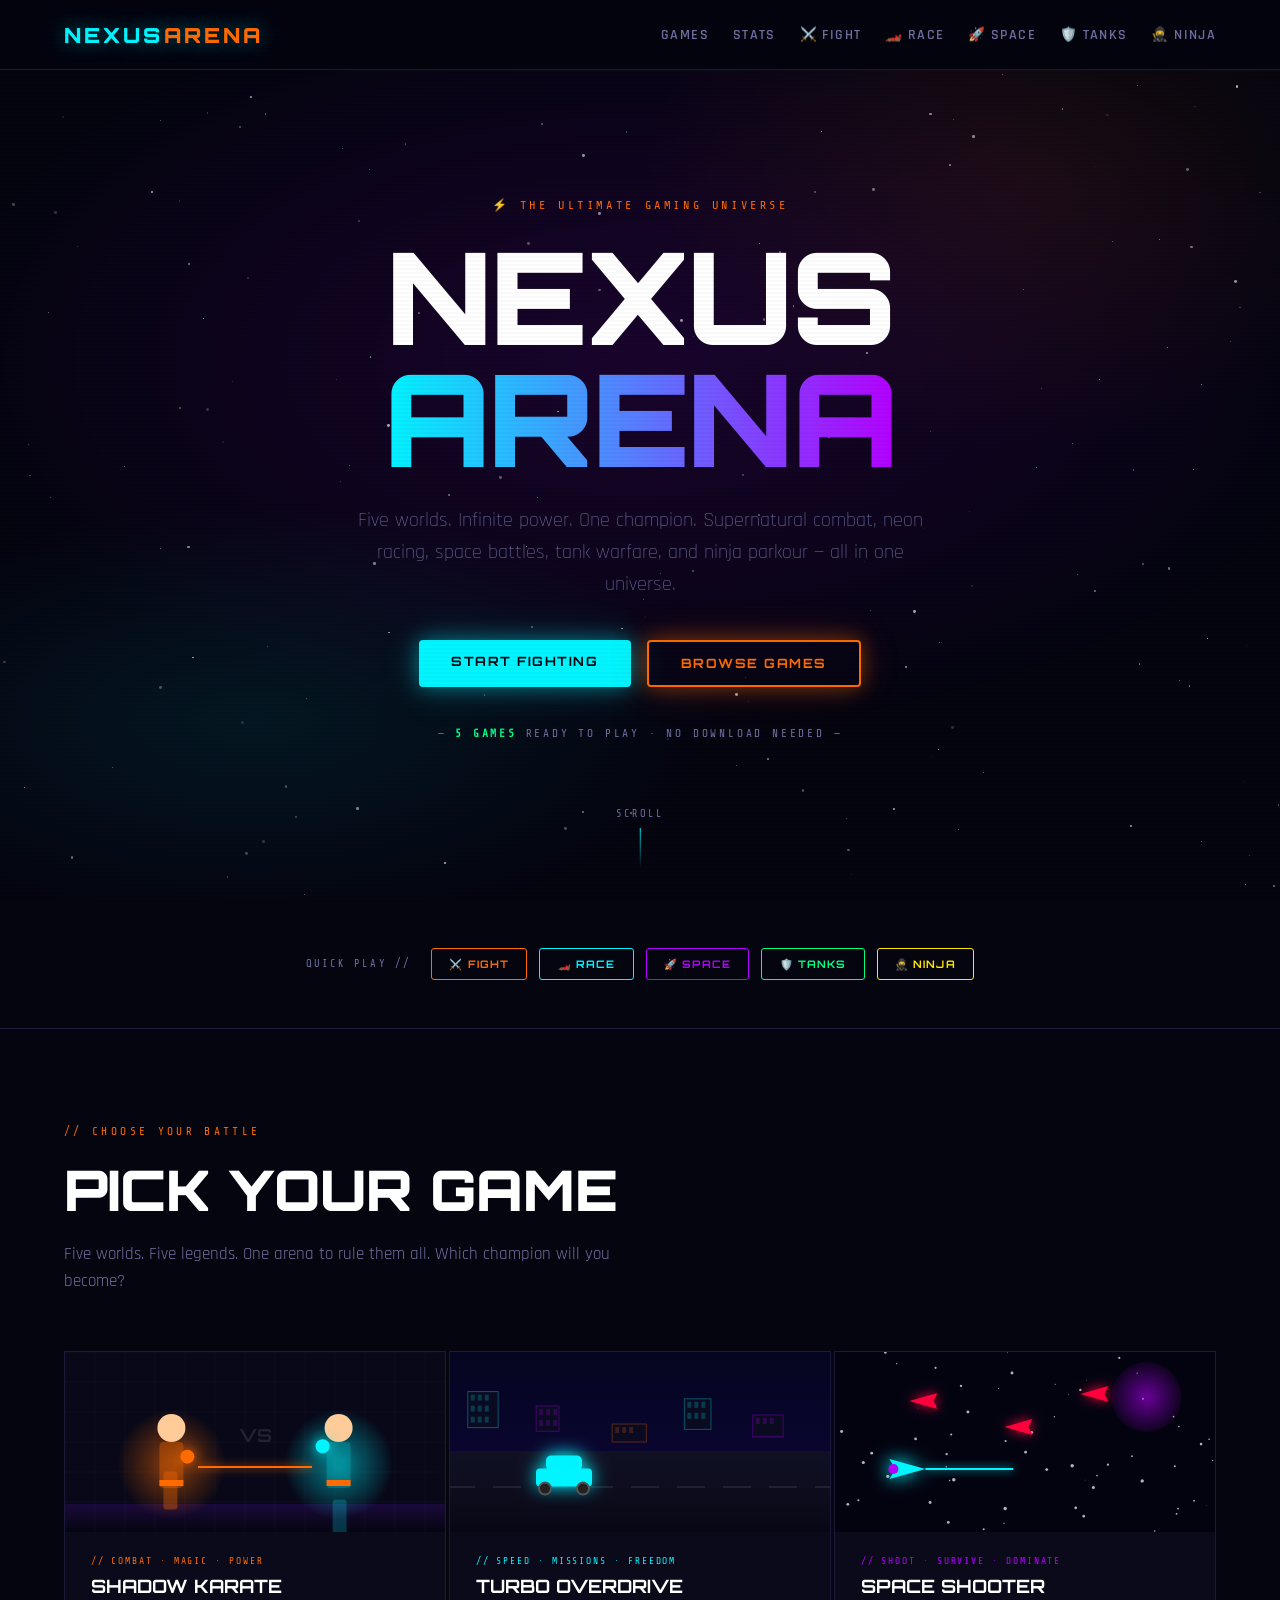
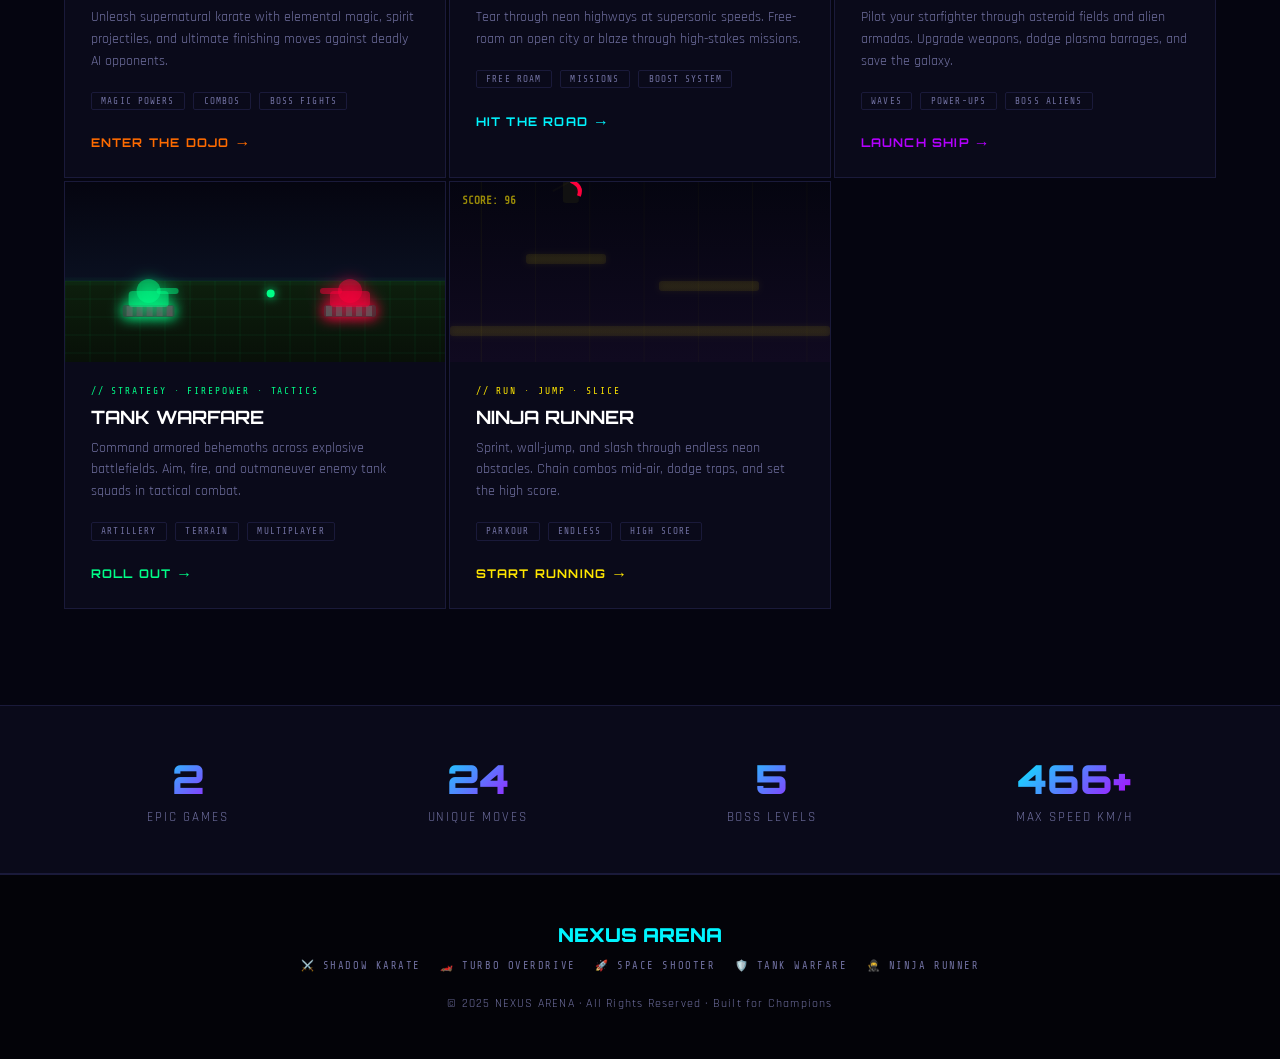
==== commit f181bd0a: "Restructure project: games/ subfolder + shared assets BREAKING: Move all game files into games/ subf" ====
--- a/index.html
+++ b/index.html
@@ -383,11 +383,11 @@
   <ul class="nav-links">
     <li><a href="#games">Games</a></li>
     <li><a href="#stats">Stats</a></li>
-    <li><a href="fighting.html">⚔️ Fight</a></li>
-    <li><a href="car-racing.html">🏎️ Race</a></li>
-    <li><a href="space.html">🚀 Space</a></li>
-    <li><a href="tankfight.html">🛡️ Tanks</a></li>
-    <li><a href="ninja.runner.html">🥷 Ninja</a></li>
+    <li><a href="games/fighting.html">⚔️ Fight</a></li>
+    <li><a href="games/car-racing.html">🏎️ Race</a></li>
+    <li><a href="games/space.html">🚀 Space</a></li>
+    <li><a href="games/tankfight.html">🛡️ Tanks</a></li>
+    <li><a href="games/ninja.runner.html">🥷 Ninja</a></li>
   </ul>
   <button class="nav-hamburger" id="hamburger" aria-label="Open menu">
     <span></span><span></span><span></span>
@@ -399,11 +399,11 @@
   <ul>
     <li><a href="#games" onclick="closeMenu()">🎮 All Games</a></li>
     <li><a href="#stats" onclick="closeMenu()">📊 Stats</a></li>
-    <li><a href="fighting.html">⚔️ Shadow Karate</a></li>
-    <li><a href="car-racing.html">🏎️ Turbo Overdrive</a></li>
-    <li><a href="space.html">🚀 Space Shooter</a></li>
-    <li><a href="tankfight.html">🛡️ Tank Warfare</a></li>
-    <li><a href="ninja.runner.html">🥷 Ninja Runner</a></li>
+    <li><a href="games/fighting.html">⚔️ Shadow Karate</a></li>
+    <li><a href="games/car-racing.html">🏎️ Turbo Overdrive</a></li>
+    <li><a href="games/space.html">🚀 Space Shooter</a></li>
+    <li><a href="games/tankfight.html">🛡️ Tank Warfare</a></li>
+    <li><a href="games/ninja.runner.html">🥷 Ninja Runner</a></li>
   </ul>
 </div>
 
@@ -417,7 +417,7 @@
   </h1>
   <p class="hero-sub">Five worlds. Infinite power. One champion. Supernatural combat, neon racing, space battles, tank warfare, and ninja parkour — all in one universe.</p>
   <div class="hero-cta">
-    <a href="fighting.html" class="btn-primary">Start Fighting</a>
+    <a href="games/fighting.html" class="btn-primary">Start Fighting</a>
     <a href="#games" class="btn-secondary">Browse Games</a>
   </div>
   <div class="hero-badge">— <strong>5 GAMES</strong> READY TO PLAY · NO DOWNLOAD NEEDED —</div>
@@ -427,11 +427,11 @@
 <!-- ── QUICK ACCESS BAR ── -->
 <div class="quick-nav">
   <span class="quick-nav-label">QUICK PLAY //</span>
-  <a href="fighting.html"    class="qbtn qbtn-fight">⚔️ Fight</a>
-  <a href="car-racing.html"  class="qbtn qbtn-race">🏎️ Race</a>
-  <a href="space.html"       class="qbtn qbtn-space">🚀 Space</a>
-  <a href="tankfight.html"   class="qbtn qbtn-tank">🛡️ Tanks</a>
-  <a href="ninja.runner.html" class="qbtn qbtn-ninja">🥷 Ninja</a>
+  <a href="games/fighting.html"    class="qbtn qbtn-fight">⚔️ Fight</a>
+  <a href="games/car-racing.html"  class="qbtn qbtn-race">🏎️ Race</a>
+  <a href="games/space.html"       class="qbtn qbtn-space">🚀 Space</a>
+  <a href="games/tankfight.html"   class="qbtn qbtn-tank">🛡️ Tanks</a>
+  <a href="games/ninja.runner.html" class="qbtn qbtn-ninja">🥷 Ninja</a>
 </div>
 
 <!-- ── GAMES SECTION ── -->
@@ -443,7 +443,7 @@
   <div class="games-grid">
 
     <!-- FIGHTING -->
-    <div class="game-card fight" onclick="location.href='fighting.html'">
+    <div class="game-card fight" onclick="location.href='games/fighting.html'">
       <div class="card-glow"></div>
       <canvas class="card-canvas" id="fightCanvas"></canvas>
       <div class="card-body">
@@ -455,12 +455,12 @@
           <span class="feat-tag">COMBOS</span>
           <span class="feat-tag">BOSS FIGHTS</span>
         </div>
-        <a href="fighting.html" class="card-link">Enter the Dojo</a>
+        <a href="games/fighting.html" class="card-link">Enter the Dojo</a>
       </div>
     </div>
 
     <!-- RACING -->
-    <div class="game-card race" onclick="location.href='car-racing.html'">
+    <div class="game-card race" onclick="location.href='games/car-racing.html'">
       <div class="card-glow"></div>
       <canvas class="card-canvas" id="raceCanvas"></canvas>
       <div class="card-body">
@@ -472,12 +472,12 @@
           <span class="feat-tag">MISSIONS</span>
           <span class="feat-tag">BOOST SYSTEM</span>
         </div>
-        <a href="car-racing.html" class="card-link">Hit the Road</a>
+        <a href="games/car-racing.html" class="card-link">Hit the Road</a>
       </div>
     </div>
 
     <!-- SPACE -->
-    <div class="game-card space" onclick="location.href='space.html'">
+    <div class="game-card space" onclick="location.href='games/space.html'">
       <div class="card-glow"></div>
       <canvas class="card-canvas" id="spaceCanvas"></canvas>
       <div class="card-body">
@@ -489,12 +489,12 @@
           <span class="feat-tag">POWER-UPS</span>
           <span class="feat-tag">BOSS ALIENS</span>
         </div>
-        <a href="space.html" class="card-link">Launch Ship</a>
+        <a href="games/space.html" class="card-link">Launch Ship</a>
       </div>
     </div>
 
     <!-- TANK -->
-    <div class="game-card tank" onclick="location.href='tankfight.html'">
+    <div class="game-card tank" onclick="location.href='games/tankfight.html'">
       <div class="card-glow"></div>
       <canvas class="card-canvas" id="tankCanvas"></canvas>
       <div class="card-body">
@@ -506,12 +506,12 @@
           <span class="feat-tag">TERRAIN</span>
           <span class="feat-tag">MULTIPLAYER</span>
         </div>
-        <a href="tankfight.html" class="card-link">Roll Out</a>
+        <a href="games/tankfight.html" class="card-link">Roll Out</a>
       </div>
     </div>
 
     <!-- NINJA -->
-    <div class="game-card ninja" onclick="location.href='ninja.runner.html'">
+    <div class="game-card ninja" onclick="location.href='games/ninja.runner.html'">
       <div class="card-glow"></div>
       <canvas class="card-canvas" id="ninjaCanvas"></canvas>
       <div class="card-body">
@@ -523,7 +523,7 @@
           <span class="feat-tag">ENDLESS</span>
           <span class="feat-tag">HIGH SCORE</span>
         </div>
-        <a href="ninja.runner.html" class="card-link">Start Running</a>
+        <a href="games/ninja.runner.html" class="card-link">Start Running</a>
       </div>
     </div>
 
@@ -542,11 +542,11 @@
 <footer>
   <div class="footer-logo">NEXUS ARENA</div>
   <div class="footer-games">
-    <a href="fighting.html">⚔️ Shadow Karate</a>
-    <a href="car-racing.html">🏎️ Turbo Overdrive</a>
-    <a href="space.html">🚀 Space Shooter</a>
-    <a href="tankfight.html">🛡️ Tank Warfare</a>
-    <a href="ninja.runner.html">🥷 Ninja Runner</a>
+    <a href="games/fighting.html">⚔️ Shadow Karate</a>
+    <a href="games/car-racing.html">🏎️ Turbo Overdrive</a>
+    <a href="games/space.html">🚀 Space Shooter</a>
+    <a href="games/tankfight.html">🛡️ Tank Warfare</a>
+    <a href="games/ninja.runner.html">🥷 Ninja Runner</a>
   </div>
   <p class="footer-copy">© 2025 NEXUS ARENA · All Rights Reserved · Built for Champions</p>
 </footer>
